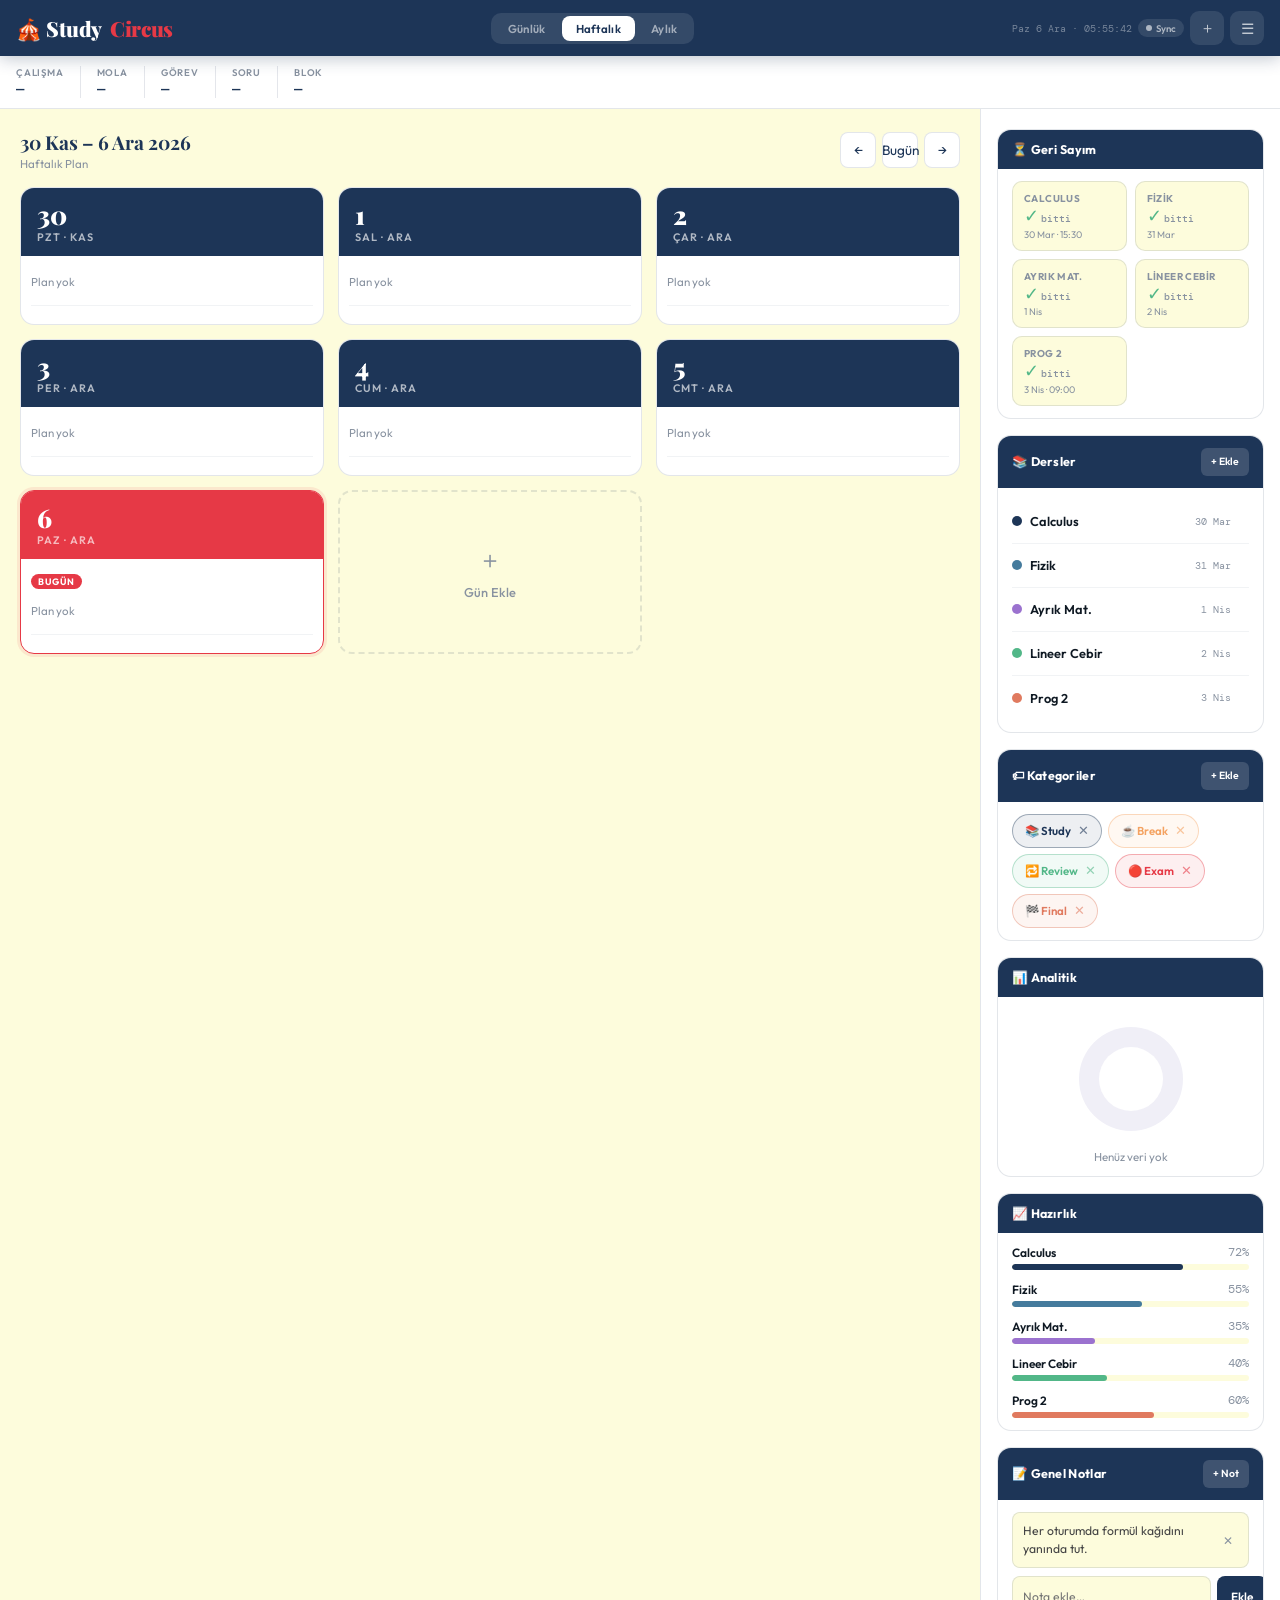
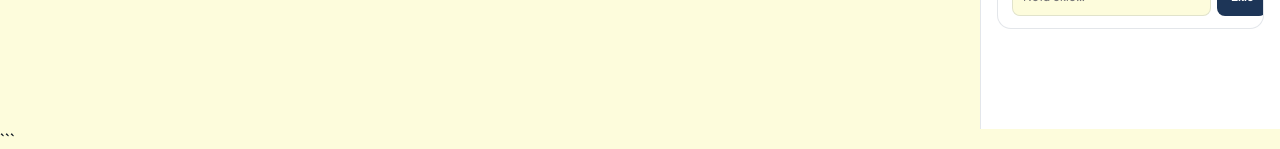
==== index.html @ 4b1dcfe4 "Fixed" ====
<!DOCTYPE html>
<html lang="tr">
<head>
<meta charset="UTF-8">
<meta name="viewport" content="width=device-width, initial-scale=1.0, viewport-fit=cover">
<title>StudyCircus 🎪</title>

<meta name="description" content="Renkli ve etkileşimli öğrenme yönetim platformu. Dersleri takip et, çalış ve başarı sahibi ol!">
<meta name="theme-color" content="#1D3557">
<meta name="mobile-web-app-capable" content="yes">
<meta name="apple-mobile-web-app-capable" content="yes">
<meta name="apple-mobile-web-app-status-bar-style" content="black-translucent">
<meta name="apple-mobile-web-app-title" content="StudyCircus">
<link rel="manifest" href="./manifest.json">

<link href="https://fonts.googleapis.com/css2?family=Playfair+Display:wght@700;900&family=DM+Mono:wght@300;400;500&family=Outfit:wght@300;400;500;600;700&display=swap" rel="stylesheet">

<style>
/* ═══════════════════════════════════════════════════════════
   VARIABLES & RESET
═══════════════════════════════════════════════════════════ */
:root {
  --ink:      #0f1923;
  --navy:     #1D3557;
  --red:      #E63946;
  --blue:     #457B9D;
  --orange:   #E07A5F;
  --green:    #52B788;
  --gold:     #F4A261;
  --purple:   #9B72CF;
  --cream:    #FDFCDC;
  --cream2:   #F7F5C8;
  --white:    #FFFFFF;
  --border:   rgba(29,53,87,0.12);
  --border2:  rgba(29,53,87,0.06);
  --muted:    #8892a0;
  --shadow-sm: 0 1px 4px rgba(15,25,35,0.06);
  --shadow:    0 4px 20px rgba(15,25,35,0.1);
  --shadow-lg: 0 12px 48px rgba(15,25,35,0.15);
  --radius:    14px;
  --radius-sm: 8px;
  --radius-lg: 20px;
  --header-h: 56px;
  --safe-bottom: env(safe-area-inset-bottom, 0px);
  --safe-top:    env(safe-area-inset-top, 0px);
  --nav-h:    calc(56px + var(--safe-bottom));
}
*,*::before,*::after{box-sizing:border-box;margin:0;padding:0;}
html{
  -webkit-text-size-adjust:100%;
  scroll-behavior:smooth;
  overscroll-behavior:none;
}
body{
  font-family:'Outfit',sans-serif;
  background:var(--cream);
  color:var(--ink);
  min-height:100vh;
  min-height:100dvh;
  overflow-x:hidden;
  -webkit-tap-highlight-color: transparent;
}
button{font-family:inherit;cursor:pointer;border:none;background:none;}
input,textarea,select{font-family:inherit;}
input:focus,textarea:focus,select:focus{outline:none;}
a{color:inherit;text-decoration:none;}

/* ═══════════════════════════════════════════════════════════
   SCROLLBAR
═══════════════════════════════════════════════════════════ */
::-webkit-scrollbar{width:5px;height:5px;}
::-webkit-scrollbar-track{background:transparent;}
::-webkit-scrollbar-thumb{background:rgba(29,53,87,0.2);border-radius:10px;}

/* ═══════════════════════════════════════════════════════════
   HEADER
═══════════════════════════════════════════════════════════ */
.header{
  position:sticky;
  top:0;
  z-index:50;
  height:calc(var(--header-h) + var(--safe-top));
  padding-top:var(--safe-top);
  background:var(--navy);
  display:flex;align-items:center;justify-content:space-between;
  padding-left:16px;padding-right:16px;
  box-shadow:0 2px 16px rgba(29,53,87,0.3);
}
.logo{
  font-family:'Playfair Display',serif;
  font-size:1.3rem;font-weight:900;
  color:#fff;letter-spacing:-0.3px;
  display:flex;align-items:center;gap:8px;
  flex-shrink:0;
}
.logo em{color:var(--red);font-style:normal;}
.header-center{
  display:flex;align-items:center;gap:8px;
  flex:1;justify-content:center;
  min-width:0;
}
.view-tabs{
  display:flex;background:rgba(255,255,255,0.1);
  border-radius:10px;padding:3px;gap:2px;
}
.view-tab{
  padding:5px 14px;border-radius:8px;
  font-size:0.72rem;font-weight:600;
  color:rgba(255,255,255,0.55);
  letter-spacing:0.3px;
  transition:all 0.2s;
  white-space:nowrap;
}
.view-tab.active{background:white;color:var(--navy);}
.view-tab:hover:not(.active){color:rgba(255,255,255,0.85);}
.header-right{
  display:flex;align-items:center;gap:6px;
  flex-shrink:0;
}
.clock{
  font-family:'DM Mono',monospace;
  font-size:0.65rem;color:rgba(255,255,255,0.4);
  display:none;
  white-space:nowrap;
}
@media(min-width:1200px){.clock{display:block!important;}}
.icon-btn{
  width:34px;height:34px;border-radius:9px;
  background:rgba(255,255,255,0.1);
  color:rgba(255,255,255,0.7);
  display:flex;align-items:center;justify-content:center;
  font-size:0.95rem;transition:all 0.2s;
  flex-shrink:0;
  touch-action: manipulation;
}
.icon-btn:hover,.icon-btn:active{background:rgba(255,255,255,0.2);color:#fff;}

/* Sync status indicator */
.sync-badge{
  display:inline-flex;align-items:center;gap:4px;
  font-size:0.6rem;font-weight:600;
  padding:3px 8px;border-radius:20px;
  background:rgba(255,255,255,0.1);
  color:rgba(255,255,255,0.6);
  white-space:nowrap;
  transition:all 0.3s;
}
.sync-badge.syncing{color:#F4A261;background:rgba(244,162,97,0.15);}
.sync-badge.synced{color:#52B788;background:rgba(82,183,136,0.15);}
.sync-badge.error{color:#E63946;background:rgba(230,57,70,0.15);}
.sync-dot{width:6px;height:6px;border-radius:50%;background:currentColor;}
.sync-badge.syncing .sync-dot{animation:pulse 1s infinite;}
@keyframes pulse{0%,100%{opacity:1;}50%{opacity:0.3;}}

/* ═══════════════════════════════════════════════════════════
   GIST CONFIG PANEL (SYNC UI)
═══════════════════════════════════════════════════════════ */
.gist-panel-overlay{
  position:fixed;inset:0;z-index:300;
  background:rgba(15,25,35,0.6);
  backdrop-filter:blur(8px);
  display:flex;align-items:flex-end;justify-content:center;
  padding:16px;
  opacity:0;pointer-events:none;
  transition:opacity 0.2s;
}
.gist-panel-overlay.open{opacity:1;pointer-events:all;}
.gist-panel{
  background:white;border-radius:var(--radius-lg) var(--radius-lg) 0 0;
  width:100%;max-width:420px;
  padding:24px 24px calc(24px + var(--safe-bottom));
  transform:translateY(100%);
  transition:transform 0.3s cubic-bezier(.4,0,.2,1);
}
.gist-panel-overlay.open .gist-panel{transform:translateY(0);}
.gist-panel h3{
  font-family:'Playfair Display',serif;
  font-size:1.1rem;font-weight:700;
  color:var(--navy);margin-bottom:6px;
}
.gist-panel p{font-size:0.78rem;color:var(--muted);line-height:1.5;margin-bottom:20px;}
.gist-panel .form-group{margin-bottom:16px;}
.gist-panel .form-label{font-size:0.68rem;font-weight:700;text-transform:uppercase;letter-spacing:0.6px;color:var(--muted);margin-bottom:6px;display:block;}
.gist-panel .form-input{
  width:100%;padding:12px 14px;
  border:1.5px solid var(--border);
  border-radius:var(--radius-sm);
  font-size:1rem;color:var(--ink);
  background:var(--cream);
  font-family:'DM Mono',monospace;
  text-align:center;
  transition:border 0.15s;
  text-transform: uppercase;
}
.gist-panel .form-input:focus{border-color:var(--navy);background:white;}
.gist-btn-row{display:flex;gap:8px;margin-top:12px;}
.gist-btn-save{
  flex:1;padding:12px;border-radius:var(--radius-sm);
  background:var(--navy);color:white;
  font-size:0.85rem;font-weight:600;
  transition:all 0.15s;
  display:flex;align-items:center;justify-content:center;gap:6px;
}
.gist-btn-cancel{
  padding:12px 16px;border-radius:var(--radius-sm);
  background:var(--cream);color:var(--muted);
  font-size:0.85rem;font-weight:600;border:1.5px solid var(--border);
  transition:all 0.15s;
}
.gist-status{
  margin-top:10px;font-size:0.74rem;line-height:1.5;
  padding:8px 12px;border-radius:8px;
  display:none;
}
.gist-status.ok{background:#e8f7f0;color:#2d8a5e;display:block;}
.gist-status.err{background:#fce8e9;color:#c0232c;display:block;}
.account-id-display {
  font-family:'DM Mono',monospace; 
  font-size:1.8rem; 
  color:var(--navy); 
  font-weight:700; 
  text-align:center; 
  padding:16px; 
  background:var(--cream); 
  border-radius:var(--radius-sm); 
  border:2px dashed var(--border);
  letter-spacing: 4px;
}

/* ═══════════════════════════════════════════════════════════
   ANALYTICS BAR
═══════════════════════════════════════════════════════════ */
.analytics-bar{
  background:var(--white);
  border-bottom:1px solid var(--border);
  padding:10px 16px;
  display:flex;align-items:center;gap:0;
  overflow-x:auto;
  scrollbar-width:none;
  -webkit-overflow-scrolling:touch;
}
.analytics-bar::-webkit-scrollbar{display:none;}
.astat{
  display:flex;flex-direction:column;gap:2px;
  padding:0 16px;
  border-right:1px solid var(--border);
  white-space:nowrap;
  flex-shrink:0;
}
.astat:first-child{padding-left:0;}
.astat:last-child{border-right:none;}
.astat-label{font-size:0.6rem;font-weight:600;text-transform:uppercase;letter-spacing:0.8px;color:var(--muted);}
.astat-value{font-family:'DM Mono',monospace;font-size:0.88rem;font-weight:500;color:var(--navy);}
.astat-value.red{color:var(--red);}
.astat-value.green{color:var(--green);}

/* ═══════════════════════════════════════════════════════════
   MAIN LAYOUT
═══════════════════════════════════════════════════════════ */
.app-body{
  display:grid;
  grid-template-columns:1fr 300px;
  gap:0;
  max-width:1440px;
  margin:0 auto;
  min-height:calc(100dvh - var(--header-h) - var(--safe-top) - 42px);
}
.main-col{
  padding:20px 20px 100px;
  min-width:0;
  -webkit-overflow-scrolling:touch;
}
.sidebar-col{
  border-left:1px solid var(--border);
  background:var(--white);
  padding:20px 16px 100px;
  display:flex;flex-direction:column;gap:16px;
}

/* ═══════════════════════════════════════════════════════════
   DATE NAV
═══════════════════════════════════════════════════════════ */
.date-nav{
  display:flex;align-items:center;justify-content:space-between;
  margin-bottom:16px;
}
.date-nav-title{
  font-family:'Playfair Display',serif;
  font-size:1.2rem;font-weight:700;color:var(--navy);
}
.date-nav-sub{font-size:0.72rem;color:var(--muted);margin-top:1px;}
.nav-arrows{display:flex;gap:6px;}
.nav-arrow{
  width:36px;height:36px;border-radius:8px;
  border:1.5px solid var(--border);
  background:white;color:var(--navy);
  display:flex;align-items:center;justify-content:center;
  font-size:0.85rem;transition:all 0.15s;
  touch-action:manipulation;
}
.nav-arrow:hover,.nav-arrow:active{background:var(--navy);color:white;border-color:var(--navy);}

/* ═══════════════════════════════════════════════════════════
   DAILY VIEW
═══════════════════════════════════════════════════════════ */
#view-daily{display:none;}
#view-daily.active{display:block;}

.daily-header-card{
  background:var(--navy);
  border-radius:var(--radius-lg);
  padding:20px 24px;
  color:white;
  margin-bottom:16px;
  position:relative;overflow:hidden;
}
.daily-header-card::after{
  content:'';position:absolute;
  right:-20px;top:-20px;
  width:120px;height:120px;
  border-radius:50%;
  background:rgba(255,255,255,0.04);
}
.daily-date-big{
  font-family:'Playfair Display',serif;
  font-size:2.8rem;font-weight:900;line-height:1;
}
.daily-date-info{
  display:flex;align-items:flex-end;justify-content:space-between;
  margin-top:8px;flex-wrap:wrap;gap:6px;
}
.daily-day-name{font-size:0.85rem;font-weight:600;opacity:0.7;letter-spacing:1px;text-transform:uppercase;}
.daily-context-badge{
  background:rgba(255,255,255,0.12);
  padding:4px 12px;border-radius:20px;
  font-size:0.7rem;font-weight:500;opacity:0.9;
}
.exam-alert{
  background:var(--red);
  border-radius:var(--radius);
  padding:12px 16px;
  color:white;
  display:flex;align-items:center;gap:10px;
  margin-bottom:14px;
  font-size:0.82rem;font-weight:600;
}

/* Daily log */
.daily-log-card{
  background:white;border-radius:var(--radius);
  border:1.5px solid var(--border);
  padding:16px;margin-bottom:14px;
  overflow:hidden;
}
.card-header-row{
  display:flex;align-items:center;justify-content:space-between;
  margin-bottom:12px;
}
.card-title{
  font-size:0.78rem;font-weight:700;text-transform:uppercase;
  letter-spacing:0.8px;color:var(--muted);
}
/* Responsive log grid */
.log-grid{display:grid;grid-template-columns:1fr 1fr;gap:10px;}
@media(max-width:480px){.log-grid{grid-template-columns:1fr;}}
.log-field{display:flex;flex-direction:column;gap:4px;}
.log-label{font-size:0.68rem;font-weight:600;color:var(--muted);text-transform:uppercase;letter-spacing:0.5px;}
.log-input{
  background:var(--cream);
  border:1.5px solid var(--border);
  border-radius:var(--radius-sm);
  padding:9px 10px;
  font-size:0.85rem;color:var(--ink);
  transition:border 0.15s;
  width:100%;
  min-height:42px;
}
.log-input:focus{border-color:var(--navy);}
.log-textarea{
  resize:vertical;min-height:70px;
  background:var(--cream);
  border:1.5px solid var(--border);
  border-radius:var(--radius-sm);
  padding:9px 10px;
  font-size:0.82rem;color:var(--ink);
  line-height:1.5;
  transition:border 0.15s;
  width:100%;
}
.log-textarea:focus{border-color:var(--navy);}
.mood-row{
  display:flex;gap:6px;flex-wrap:wrap;
}
.mood-btn{
  padding:7px 12px;border-radius:20px;
  font-size:0.75rem;font-weight:500;
  border:1.5px solid var(--border);
  background:white;color:var(--muted);
  transition:all 0.15s;
  touch-action:manipulation;
  min-height:36px;
}
.mood-btn.active{border-color:var(--navy);background:var(--navy);color:white;}
.save-log-btn{
  margin-top:12px;width:100%;
  padding:11px;border-radius:var(--radius-sm);
  background:var(--navy);color:white;
  font-size:0.82rem;font-weight:600;
  letter-spacing:0.3px;
  transition:all 0.15s;
  min-height:44px;
  touch-action:manipulation;
}
.save-log-btn:hover,.save-log-btn:active{background:#0f2440;}
.save-log-btn.saved{background:var(--green);}

/* Blocks */
.blocks-section-title{
  font-size:0.72rem;font-weight:700;text-transform:uppercase;
  letter-spacing:0.8px;color:var(--muted);
  margin-bottom:10px;
  display:flex;align-items:center;justify-content:space-between;
}
.add-block-btn{
  display:flex;align-items:center;gap:4px;
  padding:6px 12px;border-radius:6px;
  font-size:0.7rem;font-weight:600;
  background:var(--cream);color:var(--navy);
  border:1.5px solid var(--border);
  transition:all 0.15s;
  touch-action:manipulation;
  min-height:32px;
}
.add-block-btn:hover,.add-block-btn:active{background:var(--navy);color:white;border-color:var(--navy);}

.block-item{
  background:white;border-radius:var(--radius);
  border:1.5px solid var(--border);
  padding:14px 16px;
  margin-bottom:8px;
  position:relative;
  transition:all 0.15s;
  cursor:pointer;
  -webkit-user-select:none;user-select:none;
}
.block-item:hover{box-shadow:var(--shadow);}
.block-item.completed{opacity:0.55;}
.block-item .block-stripe{
  position:absolute;left:0;top:0;bottom:0;
  width:4px;border-radius:4px 0 0 4px;
}
.block-item .block-content{padding-left:8px;}
.block-item .bi-label{font-size:0.6rem;font-weight:700;text-transform:uppercase;letter-spacing:0.8px;margin-bottom:3px;}
.block-item .bi-title{font-size:0.88rem;font-weight:600;color:var(--ink);margin-bottom:3px;}
.block-item .bi-desc{font-size:0.74rem;color:#666;line-height:1.5;}
.block-item .bi-meta{display:flex;gap:8px;align-items:center;margin-top:6px;flex-wrap:wrap;}
.bi-tag{
  padding:2px 8px;border-radius:20px;
  font-size:0.62rem;font-weight:600;
  background:var(--cream);color:var(--muted);
  border:1px solid var(--border);
}
.block-actions{
  position:absolute;right:10px;top:10px;
  display:flex;gap:4px;
}
@media(hover:hover){
  .block-actions{opacity:0;transition:opacity 0.15s;}
  .block-item:hover .block-actions{opacity:1;}
}
.block-act-btn{
  width:30px;height:30px;border-radius:6px;
  background:var(--cream);border:1px solid var(--border);
  font-size:0.78rem;color:var(--muted);
  display:flex;align-items:center;justify-content:center;
  transition:all 0.15s;
  touch-action:manipulation;
}
.block-act-btn:hover,.block-act-btn:active{background:var(--red);color:white;border-color:var(--red);}
.block-act-btn.edit:hover,.block-act-btn.edit:active{background:var(--navy);color:white;border-color:var(--navy);}
.block-act-btn.check:hover,.block-act-btn.check:active{background:var(--green);color:white;border-color:var(--green);}

/* ═══════════════════════════════════════════════════════════
   WEEKLY VIEW
═══════════════════════════════════════════════════════════ */
#view-weekly{display:none;}
#view-weekly.active{display:block;}

.week-grid{
  display:grid;
  grid-template-columns:repeat(auto-fill,minmax(260px,1fr));
  gap:14px;
}
@media(max-width:600px){.week-grid{grid-template-columns:1fr;}}

.wday-card{
  background:white;
  border-radius:var(--radius);
  border:1.5px solid var(--border);
  overflow:hidden;
  transition:all 0.2s;
  cursor:pointer;
  touch-action:manipulation;
}
.wday-card:hover{transform:translateY(-2px);box-shadow:var(--shadow);}
.wday-card.today{border-color:var(--red);box-shadow:0 0 0 3px rgba(230,57,70,0.1);}
.wday-card.exam-day{border-color:var(--orange);}
.wday-head{
  padding:14px 16px 12px;
  background:var(--navy);color:white;
  display:flex;align-items:flex-start;justify-content:space-between;
}
.wday-head.today-head{background:var(--red);}
.wday-date{font-family:'Playfair Display',serif;font-size:1.6rem;font-weight:900;line-height:1;}
.wday-name{font-size:0.68rem;font-weight:600;letter-spacing:1px;text-transform:uppercase;opacity:0.65;margin-top:2px;}
.wday-ctx{font-size:0.6rem;background:rgba(255,255,255,0.1);padding:3px 8px;border-radius:20px;opacity:0.85;white-space:nowrap;max-width:110px;overflow:hidden;text-overflow:ellipsis;}
.wday-body{padding:10px;}
.wday-exam-pill{
  display:inline-flex;align-items:center;gap:4px;
  background:rgba(230,57,70,0.1);color:var(--red);
  font-size:0.62rem;font-weight:700;text-transform:uppercase;letter-spacing:0.5px;
  padding:3px 8px;border-radius:20px;
  margin-bottom:8px;border:1px solid rgba(230,57,70,0.2);
}
.wday-block{
  border-radius:8px;padding:9px 10px;margin-bottom:6px;
  border:1px solid transparent;position:relative;overflow:hidden;
}
.wday-block::before{content:'';position:absolute;left:0;top:0;bottom:0;width:3px;}
.wday-block .wb-label{font-size:0.58rem;font-weight:700;text-transform:uppercase;letter-spacing:0.5px;margin-bottom:2px;}
.wday-block .wb-title{font-size:0.76rem;font-weight:600;color:var(--ink);line-height:1.3;}
.wday-stats{margin-top:8px;padding-top:8px;border-top:1px solid var(--border2);display:flex;gap:8px;align-items:center;}
.wday-stat{font-size:0.65rem;color:var(--muted);display:flex;align-items:center;gap:3px;}
.today-badge-sm{
  background:var(--red);color:white;
  font-size:0.58rem;font-weight:700;text-transform:uppercase;
  padding:2px 7px;border-radius:20px;letter-spacing:0.5px;
  margin-bottom:6px;display:inline-block;
}
.add-day-btn{
  border:2px dashed var(--border);
  border-radius:var(--radius);
  background:transparent;
  display:flex;flex-direction:column;align-items:center;justify-content:center;
  gap:8px;padding:32px;
  color:var(--muted);font-size:0.8rem;font-weight:500;
  cursor:pointer;transition:all 0.2s;
  min-height:120px;touch-action:manipulation;
}
.add-day-btn:hover,.add-day-btn:active{border-color:var(--navy);color:var(--navy);background:rgba(29,53,87,0.03);}
.add-day-btn .plus{font-size:1.5rem;}

/* ═══════════════════════════════════════════════════════════
   MONTHLY VIEW
═══════════════════════════════════════════════════════════ */
#view-monthly{display:none;}
#view-monthly.active{display:block;}

.month-grid{display:grid;grid-template-columns:repeat(7,1fr);gap:4px;}
@media(max-width:480px){.month-grid{gap:2px;}}

.month-head-cell{
  text-align:center;
  font-size:0.62rem;font-weight:700;text-transform:uppercase;
  letter-spacing:0.5px;color:var(--muted);
  padding:6px 0 10px;
}
.month-cell{
  background:white;border-radius:10px;
  border:1.5px solid var(--border);
  min-height:72px;padding:6px;
  position:relative;transition:all 0.15s;cursor:pointer;
  touch-action:manipulation;
}
@media(max-width:480px){.month-cell{min-height:52px;padding:5px;border-radius:6px;}}
.month-cell:hover,.month-cell:active{box-shadow:var(--shadow);}
.month-cell.empty{background:transparent;border-color:transparent;cursor:default;}
.month-cell.today{border-color:var(--red);}
.month-cell.has-exam{border-color:var(--orange);}
.mc-date{font-family:'DM Mono',monospace;font-size:0.78rem;font-weight:500;color:var(--navy);margin-bottom:4px;}
.mc-today-dot{
  background:var(--red);color:white;
  width:22px;height:22px;border-radius:50%;
  display:flex;align-items:center;justify-content:center;
  font-size:0.68rem;margin-bottom:4px;
}
.mc-dots{display:flex;gap:3px;flex-wrap:wrap;}
.mc-dot{width:6px;height:6px;border-radius:50%;}
.mc-exam{font-size:0.55rem;font-weight:700;color:var(--red);margin-top:3px;overflow:hidden;text-overflow:ellipsis;white-space:nowrap;}

/* ═══════════════════════════════════════════════════════════
   SIDEBAR COMPONENTS
═══════════════════════════════════════════════════════════ */
.sb-section{
  background:white;border-radius:var(--radius);
  border:1.5px solid var(--border);
  overflow:hidden;
}
.sb-head{
  padding:12px 14px;
  background:var(--navy);color:white;
  font-size:0.78rem;font-weight:700;
  letter-spacing:0.3px;
  display:flex;align-items:center;justify-content:space-between;
}
.sb-head .sb-add-btn{
  background:rgba(255,255,255,0.15);color:white;border-radius:6px;
  padding:4px 10px;font-size:0.65rem;font-weight:600;
  transition:all 0.15s;touch-action:manipulation;min-height:28px;
}
.sb-head .sb-add-btn:hover,.sb-head .sb-add-btn:active{background:rgba(255,255,255,0.25);}
.sb-body{padding:12px 14px;}

.cd-grid{display:grid;grid-template-columns:1fr 1fr;gap:8px;}
.cd-item{background:var(--cream);border-radius:10px;padding:10px 11px;border:1px solid var(--border);}
.cd-name{font-size:0.62rem;font-weight:700;text-transform:uppercase;letter-spacing:0.4px;color:var(--muted);margin-bottom:3px;}
.cd-days{font-family:'DM Mono',monospace;font-size:1.5rem;font-weight:500;line-height:1;color:var(--navy);}
.cd-days.urgent{color:var(--red);}
.cd-days.soon{color:var(--orange);}
.cd-unit{font-size:0.6rem;color:var(--muted);margin-left:2px;}
.cd-date{font-size:0.6rem;color:var(--muted);margin-top:2px;}
.cd-item.done .cd-days{color:var(--green);font-size:1.1rem;}


.subject-row{
  display:flex;align-items:center;gap:8px;
  padding:10px 0;border-bottom:1px solid var(--border2);
  cursor:pointer;transition:all 0.15s;touch-action:manipulation;
  min-height:44px;
}
.subject-row:last-child{border-bottom:none;}
.subject-row:hover,.subject-row:active{opacity:0.7;}
.subj-dot{width:10px;height:10px;border-radius:50%;flex-shrink:0;}
.subj-name{font-size:0.8rem;font-weight:600;flex:1;}
.subj-exam{font-family:'DM Mono',monospace;font-size:0.65rem;color:var(--muted);}
.subj-edit-icon{font-size:0.75rem;color:var(--muted);}
@media(hover:hover){.subj-edit-icon{opacity:0;}.subject-row:hover .subj-edit-icon{opacity:1;}}

.prog-item{margin-bottom:12px;}
.prog-item:last-child{margin-bottom:0;}
.prog-row{display:flex;justify-content:space-between;margin-bottom:4px;}
.prog-name{font-size:0.75rem;font-weight:600;}
.prog-pct{font-family:'DM Mono',monospace;font-size:0.72rem;color:var(--muted);}
.prog-bar{height:6px;background:var(--cream);border-radius:20px;overflow:hidden;}
.prog-fill{height:100%;border-radius:20px;transition:width 0.6s cubic-bezier(.4,0,.2,1);}

.note-item{
  padding:9px 32px 9px 10px;border-radius:8px;
  background:var(--cream);border:1px solid var(--border);
  margin-bottom:6px;font-size:0.76rem;line-height:1.5;
  color:#444;position:relative;
}
.note-item .note-del{
  position:absolute;right:8px;top:50%;transform:translateY(-50%);
  font-size:0.75rem;color:var(--muted);
  background:none;border:none;cursor:pointer;
  padding:4px;touch-action:manipulation;
  min-width:24px;min-height:24px;
  display:flex;align-items:center;justify-content:center;
}
.note-add{display:flex;gap:6px;margin-top:8px;}
.note-add input{
  flex:1;padding:9px 10px;
  border:1.5px solid var(--border);border-radius:8px;
  font-size:0.76rem;background:var(--cream);
  min-height:40px;
}
.note-add input:focus{border-color:var(--navy);}
.note-add button{
  padding:9px 14px;border-radius:8px;
  background:var(--navy);color:white;
  font-size:0.74rem;font-weight:600;
  transition:all 0.15s;touch-action:manipulation;
  min-height:40px;
}
.note-add button:hover,.note-add button:active{background:#0f2440;}

canvas.donut{display:block;margin:0 auto;}
.pie-legend{display:flex;flex-direction:column;gap:6px;}
.pie-leg-item{display:flex;align-items:center;gap:8px;}
.pie-leg-dot{width:8px;height:8px;border-radius:50%;flex-shrink:0;}
.pie-leg-name{font-size:0.74rem;flex:1;}
.pie-leg-val{font-family:'DM Mono',monospace;font-size:0.72rem;color:var(--muted);}

/* ═══════════════════════════════════════════════════════════
   MODALS
═══════════════════════════════════════════════════════════ */
.overlay{
  position:fixed;inset:0;z-index:200;
  background:rgba(15,25,35,0.55);
  backdrop-filter:blur(6px);
  display:flex;align-items:flex-end;justify-content:center;
  padding:0;
  opacity:0;pointer-events:none;
  transition:opacity 0.2s;
  overflow:hidden;
}
.overlay.open{opacity:1;pointer-events:all;}

@media(min-width:600px){
  .overlay{align-items:center;padding:16px;}
}

.modal{
  background:white;
  border-radius:var(--radius-lg) var(--radius-lg) 0 0;
  width:100%;max-width:500px;
  max-height:90dvh;overflow-y:auto;
  transform:translateY(100%);
  transition:transform 0.3s cubic-bezier(.4,0,.2,1);
  box-shadow:var(--shadow-lg);
  padding-bottom:var(--safe-bottom);
  -webkit-overflow-scrolling:touch;
}
.overlay.open .modal{transform:translateY(0);}

@media(min-width:600px){
  .modal{
    border-radius:var(--radius-lg);
    max-height:88vh;
    transform:translateY(20px) scale(0.97);
    padding-bottom:0;
  }
  .overlay.open .modal{transform:translateY(0) scale(1);}
}

.modal::before{
  content:'';display:block;
  width:36px;height:4px;border-radius:2px;
  background:var(--border);
  margin:12px auto 0;
}
@media(min-width:600px){.modal::before{display:none;}}

.modal-head{
  padding:16px 20px 14px;
  border-bottom:1px solid var(--border);
  display:flex;align-items:center;justify-content:space-between;
  position:sticky;top:0;background:white;z-index:1;
}
.modal-title{font-family:'Playfair Display',serif;font-size:1.1rem;font-weight:700;color:var(--navy);}
.modal-close{
  width:32px;height:32px;border-radius:8px;
  background:var(--cream);color:var(--muted);
  display:flex;align-items:center;justify-content:center;
  font-size:1rem;transition:all 0.15s;touch-action:manipulation;
}
.modal-close:hover,.modal-close:active{background:var(--red);color:white;}
.modal-body{padding:16px 20px 20px;}

.form-group{margin-bottom:14px;}
.form-label{font-size:0.7rem;font-weight:700;text-transform:uppercase;letter-spacing:0.6px;color:var(--muted);margin-bottom:5px;display:block;}
.form-input{
  width:100%;padding:10px 12px;
  border:1.5px solid var(--border);border-radius:var(--radius-sm);
  font-size:0.88rem;color:var(--ink);background:var(--cream);
  transition:border 0.15s;min-height:44px;
}
.form-input:focus{border-color:var(--navy);background:white;}
.form-textarea{
  width:100%;padding:10px 12px;
  border:1.5px solid var(--border);border-radius:var(--radius-sm);
  font-size:0.84rem;color:var(--ink);background:var(--cream);
  resize:vertical;min-height:80px;line-height:1.5;
  transition:border 0.15s;
}
.form-textarea:focus{border-color:var(--navy);background:white;}
.form-select{
  width:100%;padding:10px 12px;
  border:1.5px solid var(--border);border-radius:var(--radius-sm);
  font-size:0.88rem;color:var(--ink);background:var(--cream);
  appearance:none;
  background-image:url("data:image/svg+xml,%3Csvg xmlns='http://www.w3.org/2000/svg' width='12' height='8' viewBox='0 0 12 8'%3E%3Cpath d='M1 1l5 5 5-5' stroke='%238892a0' stroke-width='1.5' fill='none'/%3E%3C/svg%3E");
  background-repeat:no-repeat;background-position:right 12px center;
  cursor:pointer;min-height:44px;
}
.form-select:focus{border-color:var(--navy);}
.form-row{display:grid;grid-template-columns:1fr 1fr;gap:10px;}
@media(max-width:480px){.form-row{grid-template-columns:1fr;}}
.btn-primary{
  width:100%;padding:12px;border-radius:var(--radius-sm);
  background:var(--navy);color:white;
  font-size:0.85rem;font-weight:600;
  transition:all 0.15s;min-height:46px;touch-action:manipulation;
}
.btn-primary:hover,.btn-primary:active{background:#0f2440;}
.btn-danger{
  padding:10px 16px;border-radius:var(--radius-sm);
  background:rgba(230,57,70,0.1);color:var(--red);
  font-size:0.8rem;font-weight:600;border:1.5px solid rgba(230,57,70,0.2);
  transition:all 0.15s;min-height:42px;touch-action:manipulation;
}
.btn-danger:hover,.btn-danger:active{background:var(--red);color:white;}
.btn-row{display:flex;gap:8px;justify-content:flex-end;align-items:center;}

.color-picker-row{display:flex;gap:8px;flex-wrap:wrap;}
.color-swatch{
  width:32px;height:32px;border-radius:50%;cursor:pointer;
  border:2.5px solid transparent;transition:all 0.15s;
  touch-action:manipulation;
}
.color-swatch.selected{border-color:var(--ink);transform:scale(1.15);}

.cat-grid{display:flex;flex-wrap:wrap;gap:6px;}
.cat-tag{
  padding:6px 12px;border-radius:20px;
  font-size:0.72rem;font-weight:600;
  border:1.5px solid;cursor:pointer;
  transition:all 0.15s;
  display:flex;align-items:center;gap:5px;
  min-height:34px;
}
.cat-tag.active{color:white;}

/* ═══════════════════════════════════════════════════════════
   MOBILE NAV
═══════════════════════════════════════════════════════════ */
.mobile-nav{
  display:none;
  position:fixed;bottom:0;left:0;right:0;z-index:60;
  background:white;border-top:1px solid var(--border);
  padding-top:8px;
  padding-bottom:calc(8px + var(--safe-bottom));
  box-shadow:0 -4px 20px rgba(15,25,35,0.1);
}
.mobile-nav-inner{display:flex;justify-content:space-around;}
.mnav-btn{
  display:flex;flex-direction:column;align-items:center;gap:3px;
  padding:4px 16px;
  font-size:0.6rem;font-weight:600;text-transform:uppercase;letter-spacing:0.4px;
  color:var(--muted);transition:color 0.15s;
  min-height:48px;touch-action:manipulation;
  min-width:60px;
}
.mnav-btn.active{color:var(--navy);}
.mnav-btn .icon{font-size:1.3rem;line-height:1.2;}

/* ═══════════════════════════════════════════════════════════
   RESPONSIVE
═══════════════════════════════════════════════════════════ */
@media(max-width:900px){
  .app-body{grid-template-columns:1fr;}
  .sidebar-col{display:none;}
  .sidebar-col.mobile-open{
    display:flex;
    position:fixed;inset:0;
    top:calc(var(--header-h) + var(--safe-top));
    z-index:55;overflow-y:auto;
    padding:16px 16px calc(80px + var(--safe-bottom));
    background:var(--cream);
    -webkit-overflow-scrolling:touch;
  }
  .mobile-nav{display:block;}
  .header-center .clock{display:none!important;}
  .view-tabs{display:none;}
}
@media(max-width:600px){
  .header{padding-left:12px;padding-right:12px;}
  .logo{font-size:1.05rem;}
  .main-col{padding:12px 12px calc(80px + var(--safe-bottom));}
  .analytics-bar{padding:8px 12px;}
}

/* ═══════════════════════════════════════════════════════════
   UTILITIES
═══════════════════════════════════════════════════════════ */
@keyframes fadeUp{from{opacity:0;transform:translateY(12px);}to{opacity:1;transform:translateY(0);}}
.fade-up{animation:fadeUp 0.35s ease both;}
.hidden{display:none!important;}

.empty-state{text-align:center;padding:40px 20px;color:var(--muted);font-size:0.82rem;}
.empty-state .es-icon{font-size:2.5rem;margin-bottom:8px;}

.toast{
  position:fixed;bottom:calc(72px + var(--safe-bottom));left:50%;
  transform:translateX(-50%) translateY(20px);
  background:var(--navy);color:white;
  padding:10px 20px;border-radius:20px;
  font-size:0.8rem;font-weight:500;
  z-index:999;opacity:0;pointer-events:none;
  transition:all 0.3s;white-space:nowrap;
  max-width:calc(100vw - 32px);
  text-overflow:ellipsis;overflow:hidden;
}
.toast.show{opacity:1;transform:translateX(-50%) translateY(0);}

/* Links */
.add-link-btn{
  display:inline-flex;align-items:center;gap:4px;
  padding:6px 12px;border-radius:6px;font-size:0.7rem;font-weight:600;
  background:var(--cream);color:var(--navy);
  border:1.5px dashed var(--border);margin-top:6px;
  transition:all 0.15s;touch-action:manipulation;min-height:36px;
}
.add-link-btn:hover,.add-link-btn:active{background:var(--navy);color:white;border-color:var(--navy);}
.link-row{display:flex;gap:6px;align-items:center;margin-bottom:6px;}
.link-row input{
  flex:1;padding:8px 10px;
  border:1.5px solid var(--border);border-radius:var(--radius-sm);
  font-size:0.78rem;color:var(--ink);background:var(--cream);
  transition:border 0.15s;min-height:40px;
}
.link-row input:focus{border-color:var(--navy);background:white;}
.link-row input.url-input{flex:2;}
.link-row-del{
  width:32px;height:32px;border-radius:6px;flex-shrink:0;
  background:var(--cream);border:1px solid var(--border);
  font-size:0.75rem;color:var(--muted);
  display:flex;align-items:center;justify-content:center;
  transition:all 0.15s;cursor:pointer;touch-action:manipulation;
}
.link-row-del:hover,.link-row-del:active{background:var(--red);color:white;border-color:var(--red);}
.block-links{display:flex;flex-wrap:wrap;gap:5px;margin-top:7px;}
.block-link-pill{
  display:inline-flex;align-items:center;gap:4px;
  padding:3px 10px;border-radius:20px;
  font-size:0.65rem;font-weight:600;
  background:rgba(29,53,87,0.07);color:var(--navy);
  border:1px solid rgba(29,53,87,0.15);
  text-decoration:none;transition:all 0.15s;cursor:pointer;
  max-width:160px;overflow:hidden;text-overflow:ellipsis;white-space:nowrap;
  min-height:28px;
}
.block-link-pill:hover,.block-link-pill:active{background:var(--navy);color:white;}
.detail-links{display:flex;flex-wrap:wrap;gap:8px;margin-bottom:16px;}
.detail-link-pill{
  display:inline-flex;align-items:center;gap:6px;
  padding:8px 14px;border-radius:20px;
  font-size:0.76rem;font-weight:600;
  background:rgba(29,53,87,0.07);color:var(--navy);
  border:1.5px solid rgba(29,53,87,0.15);
  text-decoration:none;transition:all 0.15s;min-height:38px;
}
.detail-link-pill:hover,.detail-link-pill:active{background:var(--navy);color:white;}
</style>
</head>
<body>

<header class="header">
  <div class="logo">🎪 Study<em>Circus</em></div>
  <div class="header-center">
    <div class="view-tabs" id="desktopViewTabs">
      <button class="view-tab" onclick="switchView('daily')"   id="tab-daily">Günlük</button>
      <button class="view-tab" onclick="switchView('weekly')"  id="tab-weekly">Haftalık</button>
      <button class="view-tab" onclick="switchView('monthly')" id="tab-monthly">Aylık</button>
    </div>
  </div>
  <div class="header-right">
    <div class="clock" id="liveClock"></div>
    <div class="sync-badge" id="syncBadge" onclick="openGistPanel()" title="Senkronizasyon Ayarları" style="cursor:pointer">
      <div class="sync-dot"></div>
      <span id="syncLabel">Sync</span>
    </div>
    <button class="icon-btn" onclick="openModal('addDayModal')" title="Gün ekle">＋</button>
    <button class="icon-btn" onclick="toggleSidebar()" title="Panel" id="sidebarToggleBtn">☰</button>
  </div>
</header>

<div class="analytics-bar" id="analyticsBar"></div>

<div class="app-body">
  <div class="main-col">
    <div class="date-nav" id="dateNav">
      <div>
        <div class="date-nav-title" id="dateNavTitle">—</div>
        <div class="date-nav-sub" id="dateNavSub">—</div>
      </div>
      <div class="nav-arrows">
        <button class="nav-arrow" onclick="navigate(-1)">←</button>
        <button class="nav-arrow" onclick="goToday()">Bugün</button>
        <button class="nav-arrow" onclick="navigate(1)">→</button>
      </div>
    </div>

    <div id="view-daily"><div id="dailyContent"></div></div>
    <div id="view-weekly"><div class="week-grid" id="weekGrid"></div></div>
    <div id="view-monthly"><div class="month-grid" id="monthGrid"></div></div>
  </div>

  <aside class="sidebar-col" id="sidebarCol">
    <div class="sb-section">
      <div class="sb-head">⏳ Geri Sayım</div>
      <div class="sb-body"><div class="cd-grid" id="countdownGrid"></div></div>
    </div>
    <div class="sb-section">
      <div class="sb-head">📚 Dersler
        <button class="sb-add-btn" onclick="openModal('addSubjectModal')">+ Ekle</button>
      </div>
      <div class="sb-body"><div class="subject-list" id="subjectList"></div></div>
    </div>
    <div class="sb-section">
      <div class="sb-head">🏷 Kategoriler
        <button class="sb-add-btn" onclick="openModal('addCategoryModal')">+ Ekle</button>
      </div>
      <div class="sb-body"><div class="cat-grid" id="categoryList"></div></div>
    </div>
    <div class="sb-section">
      <div class="sb-head">📊 Analitik</div>
      <div class="sb-body">
        <canvas class="donut" id="donutChart" width="140" height="140"></canvas>
        <div class="pie-legend" id="pieLegend"></div>
      </div>
    </div>
    <div class="sb-section">
      <div class="sb-head">📈 Hazırlık</div>
      <div class="sb-body" id="progressSection"></div>
    </div>
    <div class="sb-section">
      <div class="sb-head">📝 Genel Notlar
        <button class="sb-add-btn" onclick="focusNoteInput()">+ Not</button>
      </div>
      <div class="sb-body">
        <div id="generalNotesList"></div>
        <div class="note-add">
          <input type="text" id="generalNoteInput" placeholder="Nota ekle…" onkeydown="if(event.key==='Enter')addGeneralNote()">
          <button onclick="addGeneralNote()">Ekle</button>
        </div>
      </div>
    </div>
  </aside>
</div>

<nav class="mobile-nav">
  <div class="mobile-nav-inner">
    <button class="mnav-btn" onclick="switchView('daily')"   id="mnav-daily"><span class="icon">📅</span>Günlük</button>
    <button class="mnav-btn" onclick="switchView('weekly')"  id="mnav-weekly"><span class="icon">📆</span>Haftalık</button>
    <button class="mnav-btn" onclick="switchView('monthly')" id="mnav-monthly"><span class="icon">🗓</span>Aylık</button>
    <button class="mnav-btn" onclick="toggleSidebar()"       id="mnav-sidebar"><span class="icon">☰</span>Panel</button>
  </div>
</nav>

<div class="toast" id="toast"></div>

<div class="gist-panel-overlay" id="gistPanelOverlay" onclick="if(event.target===this)closeGistPanel()">
  <div class="gist-panel">
    <h3>☁️ Bulut Senkronizasyonu</h3>
    <p>Hesap ID'ni kullanarak verilerini buluta kaydedebilir veya başka bir cihaza kolayca yükleyebilirsin.</p>
    
    <div id="syncActiveState" style="display:none;">
        <div class="form-group">
            <label class="form-label">Mevcut Hesap ID</label>
            <div class="account-id-display" id="currentAccountIdDisplay">-----</div>
        </div>
        <div class="gist-btn-row">
            <button class="gist-btn-save" onclick="saveToCloud()">⬆️ Kaydet</button>
            <button class="add-block-btn" style="flex:1; justify-content:center; border:1.5px solid var(--border);" onclick="loadFromCloud()">⬇️ Güncelle</button>
        </div>
        <div class="gist-btn-row" style="margin-top:16px; gap:8px;">
            <button class="btn-danger" style="flex:1; background:var(--cream); border-color:var(--border); color:var(--muted);" onclick="unsyncAccount()">Bağlantıyı Kes</button>
            <button class="btn-danger" style="flex:1; background:var(--red); border-color:var(--red); color:white;" onclick="removeCloudData()">Veriyi Sil</button>
        </div>
    </div>

    <div id="syncInactiveState" style="display:none;">
        <div class="form-group">
            <label class="form-label">Hesap ID (Yüklemek İçin)</label>
            <input class="form-input" id="accountIdInput" placeholder="Örn: A1B2C" maxlength="5">
        </div>
        <div class="gist-btn-row">
            <button class="gist-btn-cancel" onclick="closeGistPanel()">İptal</button>
            <button class="gist-btn-save" style="background:var(--green);" onclick="loadFromCloud(document.getElementById('accountIdInput').value)">⬇️ Yükle</button>
            <button class="gist-btn-save" onclick="saveToCloud()">Yeni Hesap Aç</button>
        </div>
    </div>
  </div>
</div>

<div class="overlay" id="addBlockModal">
  <div class="modal">
    <div class="modal-head">
      <div class="modal-title" id="addBlockModalTitle">Blok Ekle</div>
      <button class="modal-close" onclick="closeModal('addBlockModal')">✕</button>
    </div>
    <div class="modal-body">
      <input type="hidden" id="blockDateTarget">
      <input type="hidden" id="blockEditId">
      <div class="form-group">
        <label class="form-label">Başlık</label>
        <input class="form-input" id="blockTitle" placeholder="Calculus: İntegral Teknikleri">
      </div>
      <div class="form-row">
        <div class="form-group">
          <label class="form-label">Kategori</label>
          <select class="form-select" id="blockCategory"></select>
        </div>
        <div class="form-group">
          <label class="form-label">Zaman Dilimi</label>
          <select class="form-select" id="blockTimeSlot">
            <option value="sabah">🌅 Sabah</option>
            <option value="öğlen">☀️ Öğlen</option>
            <option value="öğleden sonra">🌤 Öğleden Sonra</option>
            <option value="akşam">🌆 Akşam</option>
            <option value="gece">🌙 Gece</option>
            <option value="tüm gün">📅 Tüm Gün</option>
          </select>
        </div>
      </div>
      <div class="form-row">
        <div class="form-group">
          <label class="form-label">Başlangıç</label>
          <input class="form-input" id="blockStartTime" type="time">
        </div>
        <div class="form-group">
          <label class="form-label">Bitiş</label>
          <input class="form-input" id="blockEndTime" type="time">
        </div>
      </div>
      <div class="form-group">
        <label class="form-label">İlgili Ders</label>
        <select class="form-select" id="blockSubject">
          <option value="">— Seçiniz —</option>
        </select>
      </div>
      <div class="form-group">
        <label class="form-label">Açıklama</label>
        <textarea class="form-textarea" id="blockDesc" placeholder="Detaylar, taktikler…"></textarea>
      </div>
      <div class="form-group">
        <label class="form-label">🔗 Linkler</label>
        <div id="blockLinksContainer"></div>
        <button type="button" class="add-link-btn" onclick="addLinkRow()">＋ Link Ekle</button>
      </div>
      <div class="btn-row">
        <button class="btn-danger hidden" id="blockDeleteBtn" onclick="deleteBlock()">Sil</button>
        <button class="btn-primary" onclick="saveBlock()">Kaydet</button>
      </div>
    </div>
  </div>
</div>

<div class="overlay" id="addDayModal">
  <div class="modal">
    <div class="modal-head">
      <div class="modal-title">Gün Ekle</div>
      <button class="modal-close" onclick="closeModal('addDayModal')">✕</button>
    </div>
    <div class="modal-body">
      <div class="form-group">
        <label class="form-label">Tarih</label>
        <input class="form-input" id="newDayDate" type="date">
      </div>
      <div class="form-group">
        <label class="form-label">Bağlam (opsiyonel)</label>
        <input class="form-input" id="newDayContext" placeholder="Örn: Tam Gün Kütüphane">
      </div>
      <div class="form-group">
        <label class="form-label">Sınav Günü?</label>
        <input class="form-input" id="newDayExam" placeholder="Calculus Sınavı · 15:30">
      </div>
      <button class="btn-primary" onclick="saveDay()">Gün Ekle</button>
    </div>
  </div>
</div>

<div class="overlay" id="addSubjectModal">
  <div class="modal">
    <div class="modal-head">
      <div class="modal-title" id="subjectModalTitle">Ders Ekle</div>
      <button class="modal-close" onclick="closeModal('addSubjectModal')">✕</button>
    </div>
    <div class="modal-body">
      <input type="hidden" id="editSubjectId">
      <div class="form-group">
        <label class="form-label">Ders Adı</label>
        <input class="form-input" id="subjectName" placeholder="Calculus">
      </div>
      <div class="form-row">
        <div class="form-group">
          <label class="form-label">Sınav Tarihi</label>
          <input class="form-input" id="subjectExamDate" type="date">
        </div>
        <div class="form-group">
          <label class="form-label">Sınav Saati</label>
          <input class="form-input" id="subjectExamTime" type="time">
        </div>
      </div>
      <div class="form-group">
        <label class="form-label">Renk</label>
        <div class="color-picker-row" id="subjectColorPicker"></div>
      </div>
      <div class="form-group">
        <label class="form-label">Hazırlık (%)</label>
        <input class="form-input" id="subjectProgress" type="number" min="0" max="100" placeholder="0–100">
      </div>
      <div class="btn-row">
        <button class="btn-danger hidden" id="subjectDeleteBtn" onclick="deleteSubject()">Sil</button>
        <button class="btn-primary" onclick="saveSubject()">Kaydet</button>
      </div>
    </div>
  </div>
</div>

<div class="overlay" id="addCategoryModal">
  <div class="modal">
    <div class="modal-head">
      <div class="modal-title">Kategori Ekle</div>
      <button class="modal-close" onclick="closeModal('addCategoryModal')">✕</button>
    </div>
    <div class="modal-body">
      <div class="form-group">
        <label class="form-label">Kategori Adı</label>
        <input class="form-input" id="catName" placeholder="Study, Break, Review…">
      </div>
      <div class="form-group">
        <label class="form-label">Renk</label>
        <div class="color-picker-row" id="catColorPicker"></div>
      </div>
      <div class="form-group">
        <label class="form-label">Emoji</label>
        <input class="form-input" id="catEmoji" placeholder="📚" maxlength="4">
      </div>
      <button class="btn-primary" onclick="saveCategory()">Kaydet</button>
    </div>
  </div>
</div>

<div class="overlay" id="blockDetailModal">
  <div class="modal">
    <div class="modal-head">
      <div class="modal-title" id="detailTitle">—</div>
      <button class="modal-close" onclick="closeModal('blockDetailModal')">✕</button>
    </div>
    <div class="modal-body" id="detailBody"></div>
  </div>
</div>

<script>
/* ═══════════════════════════════════════════════════════════
   STATE & CONFIG
═══════════════════════════════════════════════════════════ */
const STORAGE_KEY = 'studyCircus_v3';
const SYNC_CONFIG_KEY = 'studyCircus_syncConfig';

let state = {};
let currentView = 'weekly';
let currentDate = new Date();
let gistConfig = { accountId: null };

/* ═══════════════════════════════════════════════════════════
   DEFAULT DATA
═══════════════════════════════════════════════════════════ */
function buildDefaultState() {
  const subjects = [
    { id:'s1', name:'Calculus',     color:'#1D3557', examDate:'2026-03-30', examTime:'15:30', progress:72 },
    { id:'s2', name:'Fizik',        color:'#457B9D', examDate:'2026-03-31', examTime:'',      progress:55 },
    { id:'s3', name:'Ayrık Mat.',   color:'#9B72CF', examDate:'2026-04-01', examTime:'',      progress:35 },
    { id:'s4', name:'Lineer Cebir', color:'#52B788', examDate:'2026-04-02', examTime:'',      progress:40 },
    { id:'s5', name:'Prog 2',       color:'#E07A5F', examDate:'2026-04-03', examTime:'09:00', progress:60 },
  ];
  const categories = [
    { id:'c1', name:'Study',  color:'#1D3557', emoji:'📚' },
    { id:'c2', name:'Break',  color:'#F4A261', emoji:'☕' },
    { id:'c3', name:'Review', color:'#52B788', emoji:'🔁' },
    { id:'c4', name:'Exam',   color:'#E63946', emoji:'🔴' },
    { id:'c5', name:'Final',  color:'#E07A5F', emoji:'🏁' },
  ];
  const D = (y,m,d) => `${y}-${String(m).padStart(2,'0')}-${String(d).padStart(2,'0')}`;
  const rawDays = [
    { date:D(2026,3,24),context:'Okul Sonrası (Yorgun)',examToday:null,blocks:[
      {catId:'c1',subjectId:'s1',title:'Calculus: Temel İntegral',timeSlot:'akşam',startTime:'18:00',endTime:'20:00',desc:'Temel integral tekniklerini gözden geçir.'},
      {catId:'c1',subjectId:'s2',title:'Fizik: Ch 23 — E-Alan',timeSlot:'akşam',startTime:'20:30',endTime:'21:30',desc:'Elektrik alanı formülleri ve nokta yük problemleri.'},
    ]},
    { date:D(2026,3,25),context:'Tam Gün Kütüphane',examToday:null,blocks:[
      {catId:'c1',subjectId:'s1',title:'Calculus: Teknikler',timeSlot:'sabah',startTime:'10:00',endTime:'13:00',desc:'Değişken değiştirme (u-sub) ve LAPTÜ.'},
    ]},
  ];
  const days = {};
  rawDays.forEach(raw => {
    days[raw.date]={
      date:raw.date,context:raw.context||'',examToday:raw.examToday||null,
      blocks:raw.blocks.map((b,i)=>({
        id:`b_${raw.date}_${i}_${Math.random().toString(36).slice(2,6)}`,
        catId:b.catId,subjectId:b.subjectId||null,
        title:b.title,timeSlot:b.timeSlot,
        startTime:b.startTime||'',endTime:b.endTime||'',
        desc:b.desc,completed:false,links:[],
      })),
      log:null,notes:[],
    };
  });
  return { subjects, categories, days, generalNotes:['Her oturumda formül kağıdını yanında tut.'] };
}

/* ═══════════════════════════════════════════════════════════
   PERSISTENCE — localStorage
═══════════════════════════════════════════════════════════ */
function loadState() {
  try {
    const saved = localStorage.getItem(STORAGE_KEY);
    if (saved) { state = JSON.parse(saved); return; }
  } catch(e) {}
  state = buildDefaultState();
  saveState();
}

function saveState() {
  try { localStorage.setItem(STORAGE_KEY, JSON.stringify(state)); } catch(e) {}
}

function loadGistConfig() {
  try {
    const saved = localStorage.getItem(SYNC_CONFIG_KEY);
    if (saved) gistConfig = { ...gistConfig, ...JSON.parse(saved) };
  } catch(e) {}
}

function saveGistConfig() {
  try { localStorage.setItem(SYNC_CONFIG_KEY, JSON.stringify(gistConfig)); } catch(e) {}
}

/* ═══════════════════════════════════════════════════════════
   CLOUD SYNC (CLOUDFLARE WORKER PROXY)
═══════════════════════════════════════════════════════════ */
const WORKER_URL = 'https://database.ahmetbsarpkaya.workers.dev/';

function updateSyncBadge(status) {
  const badge = document.getElementById('syncBadge');
  const label = document.getElementById('syncLabel');
  badge.className = 'sync-badge';
  
  if (status === 'syncing') { badge.classList.add('syncing'); label.textContent = 'İşleniyor…'; }
  else if (status === 'synced') { badge.classList.add('synced'); label.textContent = 'Bağlı ✓'; }
  else if (status === 'error')  { badge.classList.add('error');  label.textContent = 'Hata'; }
  else { label.textContent = gistConfig.accountId ? 'Bağlı ✓' : 'Bağlı Değil'; }
}

function generateId() {
  const chars = 'ABCDEFGHIJKLMNOPQRSTUVWXYZ0123456789';
  let id = '';
  for(let i=0; i<5; i++) id += chars.charAt(Math.floor(Math.random() * chars.length));
  return id;
}

// Direk senin Worker'ından veriyi çeker
async function fetchCentralData() {
  const res = await fetch(WORKER_URL + `?t=${Date.now()}`);
  if (!res.ok) throw new Error('Buluta erişilemedi.');
  const data = await res.json();
  return data || {};
}

// Saf JSON'ı senin Worker'ına postlar
async function updateCentralData(allData) {
  const res = await fetch(WORKER_URL, {
    method: 'POST',
    headers: { 'Content-Type': 'application/json' },
    body: JSON.stringify(allData)
  });
  if (!res.ok) throw new Error('Buluta kaydedilemedi.');
}

async function saveToCloud() {
  try {
    updateSyncBadge('syncing');
    
    if (!gistConfig.accountId) {
      gistConfig.accountId = generateId();
      saveGistConfig();
    }

    const allData = await fetchCentralData();
    allData[gistConfig.accountId] = { ...state, _savedAt: Date.now() };
    
    await updateCentralData(allData);
    
    updateSyncBadge('synced');
    showToast(`⬆️ Kaydedildi! ID: ${gistConfig.accountId}`);
    openGistPanel(); 
    setTimeout(()=>updateSyncBadge('idle'), 3000);
  } catch(e) {
    updateSyncBadge('error');
    showToast(e.message);
  }
}

async function loadFromCloud(inputId) {
  const targetId = (inputId || gistConfig.accountId || '').toUpperCase().trim();
  if (!targetId || targetId.length !== 5) {
    showToast('Geçerli bir 5 haneli ID girin.');
    return;
  }

  try {
    updateSyncBadge('syncing');
    const allData = await fetchCentralData();

    if (!allData[targetId]) {
      throw new Error('Bu ID ile veri bulunamadı.');
    }

    state = allData[targetId];
    gistConfig.accountId = targetId;
    saveState();
    saveGistConfig();

    renderAll();
    updateSyncBadge('synced');
    showToast('⬇️ Veri yüklendi.');
    openGistPanel(); 
    setTimeout(()=>updateSyncBadge('idle'), 3000);
  } catch(e) {
    updateSyncBadge('error');
    showToast(e.message);
  }
}

function unsyncAccount() {
  if(confirm('Cihazın bulut bağlantısını kesmek istediğine emin misin? (Verilerin silinmez, sadece bu cihazdan çıkış yapılır)')) {
    gistConfig.accountId = null;
    saveGistConfig();
    openGistPanel();
    updateSyncBadge('idle');
    showToast('Bağlantı kesildi.');
  }
}

async function removeCloudData() {
  if (!gistConfig.accountId) return;
  if(confirm('DİKKAT! Tüm bulut verisi silinecek ve uygulaman sıfırlanacak. Emin misin?')) {
    try {
      updateSyncBadge('syncing');
      const allData = await fetchCentralData();
      
      delete allData[gistConfig.accountId];
      await updateCentralData(allData);

      gistConfig.accountId = null;
      state = buildDefaultState(); // Bu fonksiyonun mevcut kodunda durduğundan emin ol
      saveState();
      saveGistConfig();
      renderAll();

      updateSyncBadge('idle');
      openGistPanel();
      showToast('Veriler tamamen silindi.');
    } catch(e) {
      updateSyncBadge('error');
      showToast('Hata: ' + e.message);
    }
  }
}

let cloudAutoSaveTimer = null;
function scheduleCloudAutoSave() {
  if (!gistConfig.accountId) return;
  clearTimeout(cloudAutoSaveTimer);
  cloudAutoSaveTimer = setTimeout(() => saveToCloud(), 5000);
}

function saveStateAndSync() {
  saveState();
  scheduleCloudAutoSave();
}
/* ═══════════════════════════════════════════════════════════
   GIST PANEL UI
═══════════════════════════════════════════════════════════ */
function openGistPanel() {
  const activeState = document.getElementById('syncActiveState');
  const inactiveState = document.getElementById('syncInactiveState');
  const idDisplay = document.getElementById('currentAccountIdDisplay');
  const inputField = document.getElementById('accountIdInput');

  if (gistConfig.accountId) {
    activeState.style.display = 'block';
    inactiveState.style.display = 'none';
    idDisplay.textContent = gistConfig.accountId;
  } else {
    activeState.style.display = 'none';
    inactiveState.style.display = 'block';
    inputField.value = '';
  }
  document.getElementById('gistPanelOverlay').classList.add('open');
}

function closeGistPanel() {
  document.getElementById('gistPanelOverlay').classList.remove('open');
}

/* ═══════════════════════════════════════════════════════════
   HELPERS & VIEWS
═══════════════════════════════════════════════════════════ */
const MONTHS_TR  = ['Ocak','Şubat','Mart','Nisan','Mayıs','Haziran','Temmuz','Ağustos','Eylül','Ekim','Kasım','Aralık'];
const MONTHS_SH  = ['Oca','Şub','Mar','Nis','May','Haz','Tem','Ağu','Eyl','Eki','Kas','Ara'];
const DAYS_TR    = ['Pazar','Pazartesi','Salı','Çarşamba','Perşembe','Cuma','Cumartesi'];
const DAYS_SH    = ['Paz','Pzt','Sal','Çar','Per','Cum','Cmt'];

function toDateStr(d) { return `${d.getFullYear()}-${String(d.getMonth()+1).padStart(2,'0')}-${String(d.getDate()).padStart(2,'0')}`; }
function fromDateStr(s) { const [y,m,d]=s.split('-').map(Number); return new Date(y,m-1,d); }
function todayStr() { return toDateStr(new Date()); }
function isToday(ds) { return ds===todayStr(); }
function daysUntil(ds) {
  const t=new Date();t.setHours(0,0,0,0);
  return Math.round((fromDateStr(ds)-t)/86400000);
}
function getCat(id)    { return state.categories.find(c=>c.id===id)||{name:'—',color:'#ccc',emoji:''}; }
function getSubject(id){ return state.subjects.find(s=>s.id===id); }

function sortBlocksByTime(blocks) {
  if(!blocks||!blocks.length) return blocks;
  return [...blocks].sort((a,b)=>{
    const as=a.startTime||'';const bs=b.startTime||'';
    if(as!==bs) return as.localeCompare(bs);
    return (a.endTime||'').localeCompare(b.endTime||'');
  });
}
function uid(){return '_'+Math.random().toString(36).slice(2,10);}
function fmt(ds){const d=fromDateStr(ds);return`${d.getDate()} ${MONTHS_SH[d.getMonth()]}`;}

/* ═══════════════════════════════════════════════════════════
   VIEW SWITCHING
═══════════════════════════════════════════════════════════ */
function switchView(v) {
  currentView=v;
  ['daily','weekly','monthly'].forEach(x=>{
    document.getElementById('view-'+x).classList.toggle('active',x===v);
    const tab=document.getElementById('tab-'+x);if(tab)tab.classList.toggle('active',x===v);
    const mn=document.getElementById('mnav-'+x);if(mn)mn.classList.toggle('active',x===v);
  });
  document.getElementById('sidebarCol').classList.remove('mobile-open');
  renderView();
  updateAnalyticsBar();
}

function navigate(dir) {
  const d=new Date(currentDate);
  if(currentView==='daily')   d.setDate(d.getDate()+dir);
  if(currentView==='weekly')  d.setDate(d.getDate()+dir*7);
  if(currentView==='monthly') d.setMonth(d.getMonth()+dir);
  currentDate=d;renderView();updateAnalyticsBar();
}
function goToday(){currentDate=new Date();renderView();updateAnalyticsBar();}

/* ═══════════════════════════════════════════════════════════
   RENDER DISPATCH
═══════════════════════════════════════════════════════════ */
function renderView(){
  if(currentView==='daily')   renderDaily();
  if(currentView==='weekly')  renderWeekly();
  if(currentView==='monthly') renderMonthly();
  updateDateNav();
}

function renderAll(){
  renderCountdown();renderSubjects();renderCategories();
  renderProgress();renderGeneralNotes();renderView();updateAnalyticsBar();
}

function updateDateNav(){
  const el=document.getElementById('dateNavTitle');
  const sub=document.getElementById('dateNavSub');
  if(currentView==='daily'){
    const ds=toDateStr(currentDate);
    el.textContent=`${DAYS_TR[currentDate.getDay()]}, ${currentDate.getDate()} ${MONTHS_TR[currentDate.getMonth()]}`;
    sub.textContent=isToday(ds)?'— Bugün':`${daysUntil(ds)>0?daysUntil(ds)+' gün sonra':'geçmiş'}`;
  }
  if(currentView==='weekly'){
    const mon=getWeekStart(currentDate);const sun=new Date(mon);sun.setDate(mon.getDate()+6);
    el.textContent=`${mon.getDate()} ${MONTHS_SH[mon.getMonth()]} – ${sun.getDate()} ${MONTHS_SH[sun.getMonth()]} ${sun.getFullYear()}`;
    sub.textContent='Haftalık Plan';
  }
  if(currentView==='monthly'){
    el.textContent=`${MONTHS_TR[currentDate.getMonth()]} ${currentDate.getFullYear()}`;
    sub.textContent='Aylık Görünüm';
  }
}

/* ═══════════════════════════════════════════════════════════
   DAILY VIEW
═══════════════════════════════════════════════════════════ */
function renderDaily(){
  const ds=toDateStr(currentDate);
  const day=state.days[ds];
  const el=document.getElementById('dailyContent');
  
  // O güne denk gelen sınavları otomatik bul
  const examsToday = state.subjects.filter(s => s.examDate === ds);

  // Ne bir plan ne de bir sınav varsa boş ekran göster
  if(!day && examsToday.length === 0){
    el.innerHTML=`
      <div class="empty-state"><div class="es-icon">📭</div>
        <div>Bu gün için plan bulunamadı.</div>
        <button class="add-block-btn" style="margin:12px auto;display:inline-flex;" onclick="openAddBlockForDate('${ds}')">+ Blok Ekle</button>
      </div>
      <button class="add-day-btn" onclick="prefillAddDay('${ds}')">
        <div class="plus">＋</div><div>Bu günü planlamaya ekle</div>
      </button>`;
    return;
  }

  const today=isToday(ds);
  const safeDay = day || { context: '', examToday: null, blocks: [], log: null, notes: [] };

  let html=`
    <div class="daily-header-card fade-up">
      <div class="daily-date-big">${currentDate.getDate()}</div>
      <div class="daily-date-info">
        <div>
          <div class="daily-day-name">${DAYS_TR[currentDate.getDay()]} · ${MONTHS_TR[currentDate.getMonth()]} ${currentDate.getFullYear()}</div>
          ${today?'<div style="font-size:.72rem;color:rgba(255,255,255,.5);margin-top:2px;">Bugün</div>':''}
        </div>
        ${safeDay.context?`<div class="daily-context-badge">${safeDay.context}</div>`:''}
      </div>
    </div>`;
    
  // Sınav Uyarıları (Manuel eklenenler ve Derslerden otomatik gelenler)
  if(safeDay.examToday) html+=`<div class="exam-alert fade-up">🔴 ${safeDay.examToday}</div>`;
  examsToday.forEach(ex => {
    html+=`<div class="exam-alert fade-up" style="background:${ex.color}; box-shadow: 0 4px 12px ${ex.color}40;">📝 ${ex.name} Sınavı ${ex.examTime ? '· ' + ex.examTime : ''}</div>`;
  });

  // Eğer gün datası yoksa (sadece sınav varsa), log kartını gösterme, direkt blok ekleme opsiyonu sun
  if(!day) {
      html+=`<div class="fade-up"><div class="empty-state" style="padding:24px 0;"><div>Sınav günü için henüz çalışma bloğu planlamadın.</div><button class="add-block-btn" style="margin:12px auto;display:inline-flex;" onclick="openAddBlockForDate('${ds}')">+ Blok Ekle</button></div></div>`;
      el.innerHTML=html;
      return;
  }

  // Gün verisi varsa Log ve Blokları çizmeye devam et
  const log=safeDay.log||{};
  html+=`
    <div class="daily-log-card fade-up">
      <div class="card-header-row"><span class="card-title">📊 Günlük Veri</span></div>
      <div class="log-grid">
        <div class="log-field"><label class="log-label">Çalışma (dk)</label>
          <input class="log-input" id="log_study" type="number" min="0" inputmode="numeric" placeholder="120" value="${log.studyMin||''}"></div>
        <div class="log-field"><label class="log-label">Mola (dk)</label>
          <input class="log-input" id="log_break" type="number" min="0" inputmode="numeric" placeholder="30" value="${log.breakMin||''}"></div>
        <div class="log-field"><label class="log-label">Tamamlanan Görev</label>
          <input class="log-input" id="log_tasks" type="number" min="0" inputmode="numeric" placeholder="5" value="${log.tasksCompleted||''}"></div>
        <div class="log-field"><label class="log-label">Çözülen Soru</label>
          <input class="log-input" id="log_questions" type="number" min="0" inputmode="numeric" placeholder="20" value="${log.questionsSolved||''}"></div>
        <div class="log-field"><label class="log-label">Enerji (1–5)</label>
          <input class="log-input" id="log_energy" type="number" min="1" max="5" inputmode="numeric" placeholder="3" value="${log.energy||''}"></div>
        <div class="log-field"><label class="log-label">Odaklanma (1–5)</label>
          <input class="log-input" id="log_focus" type="number" min="1" max="5" inputmode="numeric" placeholder="3" value="${log.focus||''}"></div>
        <div class="log-field" style="grid-column:1/-1;"><label class="log-label">Ruh Hali</label>
          <div class="mood-row">
            ${['😴 Yorgun','😐 Normal','😊 İyi','🔥 Muhteşem','😤 Stresli','😰 Kaygılı'].map(m=>
              `<button class="mood-btn${log.mood===m?' active':''}" onclick="selectMood(this,'${m}')" data-mood="${m}">${m}</button>`
            ).join('')}
          </div>
        </div>
        <div class="log-field" style="grid-column:1/-1;"><label class="log-label">Refleksiyon</label>
          <textarea class="log-textarea" id="log_note" placeholder="Bugün ne öğrendim, ne zorlandım…">${log.note||''}</textarea>
        </div>
      </div>
      <button class="save-log-btn" id="saveLogBtn" onclick="saveLog('${ds}')">Günlük Veriyi Kaydet</button>
    </div>`;

  html+=`<div class="fade-up">
    <div class="blocks-section-title">Bloklar
      <button class="add-block-btn" onclick="openAddBlockForDate('${ds}')">＋ Blok Ekle</button>
    </div>`;
  if(!safeDay.blocks||!safeDay.blocks.length){
    html+=`<div class="empty-state" style="padding:24px 0;"><div>Henüz blok yok.</div></div>`;
  } else {
    sortBlocksByTime(safeDay.blocks).forEach(b=>{html+=renderBlockItem(b,ds);});
  }
  html+=`<div style="margin-top:16px;">
    <div class="blocks-section-title">Gün Notları</div>
    <div id="dayNotesList_${ds}">`;
  (safeDay.notes||[]).forEach((n,i)=>{
    html+=`<div class="note-item">${escHtml(n)}<button class="note-del" onclick="deleteDayNote('${ds}',${i})">✕</button></div>`;
  });
  html+=`</div>
    <div class="note-add">
      <input type="text" id="dayNoteInput_${ds}" placeholder="Gün notu ekle…" onkeydown="if(event.key==='Enter')addDayNote('${ds}')">
      <button onclick="addDayNote('${ds}')">Ekle</button>
    </div></div></div>`;
  el.innerHTML=html;
}

function renderBlockItem(b,ds){
  const cat=getCat(b.catId);
  const subj=b.subjectId?getSubject(b.subjectId):null;
  const timeStr=b.startTime?`${b.startTime}${b.endTime?'–'+b.endTime:''}`:(b.timeSlot||'');
  const linksHtml=(b.links&&b.links.length)?`
    <div class="block-links">
      ${b.links.map(lnk=>`<a class="block-link-pill" href="${escHtml(lnk.url)}" target="_blank" rel="noopener" onclick="event.stopPropagation()"><span class="link-icon">🔗</span>${escHtml(lnk.label)}</a>`).join('')}
    </div>`:'';
  return `
    <div class="block-item${b.completed?' completed':''}" onclick="openBlockDetail('${b.id}','${ds}')">
      <div class="block-stripe" style="background:${cat.color}"></div>
      <div class="block-content">
        <div class="bi-label" style="color:${cat.color}">${cat.emoji} ${cat.name}</div>
        <div class="bi-title">${escHtml(b.title)}</div>
        ${b.desc?`<div class="bi-desc">${escHtml(b.desc.slice(0,100))}${b.desc.length>100?'…':''}</div>`:''}
        <div class="bi-meta">
          ${timeStr?`<span class="bi-tag">🕐 ${timeStr}</span>`:''}
          ${subj?`<span class="bi-tag" style="background:${subj.color}22;color:${subj.color};border-color:${subj.color}44">${subj.name}</span>`:''}
          ${b.completed?'<span class="bi-tag" style="background:#52B78820;color:#52B788;border-color:#52B78840">✓ Tamamlandı</span>':''}
          ${(b.links&&b.links.length)?`<span class="bi-tag">🔗 ${b.links.length}</span>`:''}
        </div>
        ${linksHtml}
      </div>
      <div class="block-actions">
        <button class="block-act-btn check" onclick="event.stopPropagation();toggleComplete('${b.id}','${ds}')" title="${b.completed?'Geri al':'Tamamla'}">✓</button>
        <button class="block-act-btn edit"  onclick="event.stopPropagation();openEditBlock('${b.id}','${ds}')" title="Düzenle">✏</button>
        <button class="block-act-btn"       onclick="event.stopPropagation();deleteBlockConfirm('${b.id}','${ds}')" title="Sil">✕</button>
      </div>
    </div>`;
}

/* ═══════════════════════════════════════════════════════════
   WEEKLY VIEW
═══════════════════════════════════════════════════════════ */
function getWeekStart(d){
  const day=d.getDay();const diff=day===0?-6:1-day;
  const mon=new Date(d);mon.setDate(d.getDate()+diff);mon.setHours(0,0,0,0);return mon;
}

function renderWeekly(){
  const grid=document.getElementById('weekGrid');
  const mon=getWeekStart(currentDate);
  let html='';
  for(let i=0;i<7;i++){
    const d=new Date(mon);d.setDate(mon.getDate()+i);
    const ds=toDateStr(d);const day=state.days[ds];
    const today=isToday(ds);
    
    // O güne denk gelen sınavları otomatik bul
    const examsToday = state.subjects.filter(s => s.examDate === ds);
    const isExamDay = (day && day.examToday) || examsToday.length > 0;
    
    const completed=day?day.blocks.filter(b=>b.completed).length:0;
    const total=day?day.blocks.length:0;
    const log=day&&day.log;
    
    html+=`<div class="wday-card${today?' today':''}${isExamDay?' exam-day':''}" onclick="goToDay('${ds}')">
      <div class="wday-head${today?' today-head':''}">
        <div><div class="wday-date">${d.getDate()}</div><div class="wday-name">${DAYS_SH[d.getDay()]} · ${MONTHS_SH[d.getMonth()]}</div></div>
        ${day&&day.context?`<div class="wday-ctx">${day.context.slice(0,20)}</div>`:''}
      </div>
      <div class="wday-body">
        ${today?'<div class="today-badge-sm">BUGÜN</div>':''}
        ${day&&day.examToday?`<div class="wday-exam-pill">🔴 ${day.examToday}</div>`:''}`;
        
    // Dinamik sınav etiketleri
    examsToday.forEach(ex => {
      html+=`<div class="wday-exam-pill" style="color:${ex.color}; background:${ex.color}15; border-color:${ex.color}30;">📝 ${ex.name}</div>`;
    });
        
    if(day&&day.blocks.length>0){
      sortBlocksByTime(day.blocks).slice(0,3).forEach(b=>{
        const cat=getCat(b.catId);
        html+=`<div class="wday-block${b.completed?' completed':''}" style="background:${cat.color}14;border-color:${cat.color}30">
          <div class="wb-label" style="color:${cat.color}">${cat.emoji} ${cat.name}</div>
          <div class="wb-title">${escHtml(b.title)}</div></div>`;
      });
      if(day.blocks.length>3) html+=`<div style="font-size:.65rem;color:var(--muted);padding:2px 0 4px">+${day.blocks.length-3} daha…</div>`;
    } else {
      html+=`<div style="font-size:.72rem;color:var(--muted);padding:8px 0">Plan yok</div>`;
    }
    html+=`<div class="wday-stats">
      ${total>0?`<div class="wday-stat">✓ ${completed}/${total}</div>`:''}
      ${log&&log.studyMin?`<div class="wday-stat">📚 ${log.studyMin}dk</div>`:''}
      ${log&&log.mood?`<div class="wday-stat">${log.mood.split(' ')[0]}</div>`:''}
    </div></div></div>`;
  }
  html+=`<button class="add-day-btn" onclick="openModal('addDayModal')"><div class="plus">＋</div><div>Gün Ekle</div></button>`;
  grid.innerHTML=html;
}
function goToDay(ds){currentDate=fromDateStr(ds);switchView('daily');}

/* ═══════════════════════════════════════════════════════════
   MONTHLY VIEW
═══════════════════════════════════════════════════════════ */
function renderMonthly(){
  const grid=document.getElementById('monthGrid');
  const y=currentDate.getFullYear(),m=currentDate.getMonth();
  const first=new Date(y,m,1),last=new Date(y,m+1,0);
  let html='';
  const LABELS=['Pzt','Sal','Çar','Per','Cum','Cmt','Paz'];
  LABELS.forEach(l=>{html+=`<div class="month-head-cell">${l}</div>`;});
  let startPad=first.getDay()===0?6:first.getDay()-1;
  for(let i=0;i<startPad;i++) html+=`<div class="month-cell empty"></div>`;
  
  for(let day=1;day<=last.getDate();day++){
    const d=new Date(y,m,day);const ds=toDateStr(d);
    const dayData=state.days[ds];const today=isToday(ds);
    
    // Sınavları dinamik olarak çek
    const examSubjs=state.subjects.filter(s=>s.examDate===ds);
    const isExamDay = examSubjs.length > 0 || (dayData && dayData.examToday);
    
    const dots=dayData?dayData.blocks.map(b=>{const cat=getCat(b.catId);return`<div class="mc-dot" style="background:${cat.color}"></div>`;}).slice(0,6).join(''):'';
    
    html+=`<div class="month-cell${today?' today':''}${isExamDay?' has-exam':''}" onclick="goToDay('${ds}')">`;
    if(today) html+=`<div class="mc-today-dot">${day}</div>`;
    else html+=`<div class="mc-date">${day}</div>`;
    if(dots) html+=`<div class="mc-dots">${dots}</div>`;
    
    // Sınav isimlerini takvim hücresine yazdır
    if(dayData && dayData.examToday) html+=`<div class="mc-exam">🔴 Sınav</div>`;
    examSubjs.forEach(ex => {
      html+=`<div class="mc-exam" style="color:${ex.color}">📝 ${ex.name}</div>`;
    });
    
    html+=`</div>`;
  }
  grid.innerHTML=html;
}
/* ═══════════════════════════════════════════════════════════
   ANALYTICS BAR & DONUT
═══════════════════════════════════════════════════════════ */
function updateAnalyticsBar(){
  const bar=document.getElementById('analyticsBar');
  let dsList=[];
  if(currentView==='daily') dsList=[toDateStr(currentDate)];
  else if(currentView==='weekly'){
    const mon=getWeekStart(currentDate);
    for(let i=0;i<7;i++){const d=new Date(mon);d.setDate(mon.getDate()+i);dsList.push(toDateStr(d));}
  } else {
    const y=currentDate.getFullYear(),m=currentDate.getMonth();
    const last=new Date(y,m+1,0).getDate();
    for(let d=1;d<=last;d++) dsList.push(toDateStr(new Date(y,m,d)));
  }
  const days=dsList.map(ds=>state.days[ds]).filter(Boolean);
  let totalStudy=0,totalBreak=0,totalTasks=0,totalQ=0,blockCount=0,compCount=0;
  const catTime={};
  days.forEach(day=>{
    const log=day.log||{};
    totalStudy+=+(log.studyMin||0);totalBreak+=+(log.breakMin||0);
    totalTasks+=+(log.tasksCompleted||0);totalQ+=+(log.questionsSolved||0);
    day.blocks.forEach(b=>{
      blockCount++;if(b.completed)compCount++;
      const min=timeToMin(b.startTime,b.endTime);
      if(!catTime[b.catId])catTime[b.catId]=0;catTime[b.catId]+=min;
    });
  });
  const fmtH=m=>m>=60?`${(m/60).toFixed(1)}s`:`${m}dk`;
  const stats=[
    {label:'Çalışma',value:totalStudy>0?fmtH(totalStudy):'—'},
    {label:'Mola',value:totalBreak>0?fmtH(totalBreak):'—'},
    {label:'Görev',value:totalTasks>0?`${totalTasks}`:'—'},
    {label:'Soru',value:totalQ>0?`${totalQ}`:'—'},
    {label:'Blok',value:blockCount>0?`${compCount}/${blockCount}`:'—',cls:compCount===blockCount&&blockCount>0?'green':''},
  ];
  const topCat=Object.entries(catTime).sort((a,b)=>b[1]-a[1])[0];
  if(topCat){const cat=getCat(topCat[0]);stats.push({label:'Dominant',value:`${cat.emoji} ${cat.name}`});}
  bar.innerHTML=stats.map(s=>`<div class="astat"><div class="astat-label">${s.label}</div><div class="astat-value${s.cls?' '+s.cls:''}">${s.value}</div></div>`).join('');
  renderDonut(catTime);
}

function timeToMin(start,end){
  if(!start||!end)return 0;
  const[sh,sm]=(start||'0:0').split(':').map(Number);
  const[eh,em]=(end||'0:0').split(':').map(Number);
  const diff=(eh*60+em)-(sh*60+sm);return diff>0?diff:0;
}

function renderDonut(catTime){
  const canvas=document.getElementById('donutChart');
  const legend=document.getElementById('pieLegend');
  const ctx=canvas.getContext('2d');
  const W=140,cx=W/2,cy=W/2,r=52,ri=32;
  ctx.clearRect(0,0,W,W);
  const entries=Object.entries(catTime).filter(([,v])=>v>0);
  const total=entries.reduce((a,[,v])=>a+v,0);
  if(!total){
    ctx.beginPath();ctx.arc(cx,cy,r,0,Math.PI*2);ctx.fillStyle='#f0eff7';ctx.fill();
    ctx.beginPath();ctx.arc(cx,cy,ri,0,Math.PI*2);ctx.fillStyle='white';ctx.fill();
    legend.innerHTML='<div style="font-size:.72rem;color:var(--muted);text-align:center;">Henüz veri yok</div>';return;
  }
  let angle=-Math.PI/2;
  entries.forEach(([catId,val])=>{
    const cat=getCat(catId);const slice=(val/total)*Math.PI*2;
    ctx.beginPath();ctx.moveTo(cx,cy);ctx.arc(cx,cy,r,angle,angle+slice);ctx.closePath();
    ctx.fillStyle=cat.color;ctx.fill();angle+=slice;
  });
  ctx.beginPath();ctx.arc(cx,cy,ri,0,Math.PI*2);ctx.fillStyle='white';ctx.fill();
  legend.innerHTML=entries.map(([catId,val])=>{
    const cat=getCat(catId);const pct=Math.round(val/total*100);
    return`<div class="pie-leg-item"><div class="pie-leg-dot" style="background:${cat.color}"></div>
      <span class="pie-leg-name">${cat.emoji} ${cat.name}</span>
      <span class="pie-leg-val">${pct}%</span></div>`;
  }).join('');
}

/* ═══════════════════════════════════════════════════════════
   SIDEBAR RENDERS
═══════════════════════════════════════════════════════════ */
function renderCountdown(){
  const grid=document.getElementById('countdownGrid');
  grid.innerHTML=state.subjects.map(s=>{
    if(!s.examDate)return'';
    const d=daysUntil(s.examDate);
    const cls=d<0?'done':d<=1?'urgent':d<=3?'soon':'';
    return`<div class="cd-item ${cls}">
      <div class="cd-name">${s.name}</div>
      <div class="cd-days ${cls}">${d<0?'✓':d===0?'🔴':d}<span class="cd-unit">${d<0?'bitti':d===0?'bugün':'gün'}</span></div>
      <div class="cd-date">${fmt(s.examDate)}${s.examTime?' · '+s.examTime:''}</div>
    </div>`;
  }).join('');
}

function renderSubjects(){
  const list=document.getElementById('subjectList');
  if(!state.subjects.length){list.innerHTML='<div class="empty-state" style="padding:10px 0">Ders yok</div>';return;}
  list.innerHTML=state.subjects.map(s=>`
    <div class="subject-row" onclick="openEditSubject('${s.id}')">
      <div class="subj-dot" style="background:${s.color}"></div>
      <div class="subj-name">${escHtml(s.name)}</div>
      <div class="subj-exam">${s.examDate?fmt(s.examDate):'—'}</div>
      <span class="subj-edit-icon">✏</span>
    </div>`).join('');
}

function renderCategories(){
  const list=document.getElementById('categoryList');
  list.innerHTML=state.categories.map(c=>`
    <div class="cat-tag" style="color:${c.color};border-color:${c.color}60;background:${c.color}14">
      <span>${c.emoji} ${c.name}</span>
      <button onclick="deleteCategory('${c.id}')" title="Sil" style="font-size:.8rem;opacity:.6;background:none;border:none;cursor:pointer;padding:0;margin-left:2px;color:inherit;line-height:1;touch-action:manipulation;">✕</button>
    </div>`).join('');
}

function renderProgress(){
  const sec=document.getElementById('progressSection');
  sec.innerHTML=state.subjects.map(s=>`
    <div class="prog-item">
      <div class="prog-row"><span class="prog-name">${s.name}</span><span class="prog-pct">${s.progress||0}%</span></div>
      <div class="prog-bar"><div class="prog-fill" style="width:${s.progress||0}%;background:${s.color}"></div></div>
    </div>`).join('');
}

function renderGeneralNotes(){
  const list=document.getElementById('generalNotesList');
  if(!state.generalNotes||!state.generalNotes.length){list.innerHTML='';return;}
  list.innerHTML=state.generalNotes.map((n,i)=>`
    <div class="note-item">${escHtml(n)}
      <button class="note-del" onclick="deleteGeneralNote(${i})">✕</button>
    </div>`).join('');
}

/* ═══════════════════════════════════════════════════════════
   NOTES
═══════════════════════════════════════════════════════════ */
function addGeneralNote(){
  const inp=document.getElementById('generalNoteInput');const val=inp.value.trim();
  if(!val)return;
  if(!state.generalNotes)state.generalNotes=[];
  state.generalNotes.push(val);inp.value='';
  saveStateAndSync();renderGeneralNotes();
}
function deleteGeneralNote(i){state.generalNotes.splice(i,1);saveStateAndSync();renderGeneralNotes();}
function focusNoteInput(){document.getElementById('generalNoteInput').focus();}

function addDayNote(ds){
  const inp=document.getElementById(`dayNoteInput_${ds}`);if(!inp)return;
  const val=inp.value.trim();if(!val||!state.days[ds])return;
  if(!state.days[ds].notes)state.days[ds].notes=[];
  state.days[ds].notes.push(val);inp.value='';
  saveStateAndSync();renderView();
}
function deleteDayNote(ds,i){state.days[ds].notes.splice(i,1);saveStateAndSync();renderView();}

/* ═══════════════════════════════════════════════════════════
   LOG
═══════════════════════════════════════════════════════════ */
let selectedMood='';
function selectMood(btn,mood){
  document.querySelectorAll('.mood-btn').forEach(b=>b.classList.remove('active'));
  btn.classList.add('active');selectedMood=mood;
}
function saveLog(ds){
  if(!state.days[ds])return;
  state.days[ds].log={
    studyMin:+document.getElementById('log_study').value||0,
    breakMin:+document.getElementById('log_break').value||0,
    tasksCompleted:+document.getElementById('log_tasks').value||0,
    questionsSolved:+document.getElementById('log_questions').value||0,
    energy:+document.getElementById('log_energy').value||0,
    focus:+document.getElementById('log_focus').value||0,
    mood:selectedMood||document.querySelector('.mood-btn.active')?.dataset.mood||'',
    note:document.getElementById('log_note').value||'',
  };
  saveStateAndSync();
  const btn=document.getElementById('saveLogBtn');
  btn.textContent='Kaydedildi ✓';btn.classList.add('saved');
  setTimeout(()=>{btn.textContent='Günlük Veriyi Kaydet';btn.classList.remove('saved');},1800);
  updateAnalyticsBar();showToast('Günlük veri kaydedildi ✓');
}

/* ═══════════════════════════════════════════════════════════
   BLOCK CRUD
═══════════════════════════════════════════════════════════ */
function openAddBlockForDate(ds){
  document.getElementById('blockDateTarget').value=ds;
  document.getElementById('blockEditId').value='';
  document.getElementById('blockTitle').value='';
  document.getElementById('blockDesc').value='';
  document.getElementById('blockStartTime').value='';
  document.getElementById('blockEndTime').value='';
  document.getElementById('addBlockModalTitle').textContent='Blok Ekle';
  document.getElementById('blockDeleteBtn').classList.add('hidden');
  document.getElementById('blockLinksContainer').innerHTML='';
  fillBlockCategorySelect();fillBlockSubjectSelect(null);
  openModal('addBlockModal');
}

function openEditBlock(blockId,ds){
  const day=state.days[ds];if(!day)return;
  const b=day.blocks.find(b=>b.id===blockId);if(!b)return;
  document.getElementById('blockDateTarget').value=ds;
  document.getElementById('blockEditId').value=blockId;
  document.getElementById('blockTitle').value=b.title;
  document.getElementById('blockDesc').value=b.desc||'';
  document.getElementById('blockStartTime').value=b.startTime||'';
  document.getElementById('blockEndTime').value=b.endTime||'';
  document.getElementById('addBlockModalTitle').textContent='Bloğu Düzenle';
  document.getElementById('blockDeleteBtn').classList.remove('hidden');
  fillBlockCategorySelect(b.catId);fillBlockSubjectSelect(b.subjectId);
  document.getElementById('blockTimeSlot').value=b.timeSlot||'sabah';
  const container=document.getElementById('blockLinksContainer');container.innerHTML='';
  (b.links||[]).forEach(lnk=>addLinkRow(lnk.label,lnk.url));
  openModal('addBlockModal');
}

function fillBlockCategorySelect(selectedId){
  const sel=document.getElementById('blockCategory');
  sel.innerHTML=state.categories.map(c=>`<option value="${c.id}"${c.id===selectedId?' selected':''}>${c.emoji} ${c.name}</option>`).join('');
}
function fillBlockSubjectSelect(selectedId){
  const sel=document.getElementById('blockSubject');
  sel.innerHTML='<option value="">— Ders seçiniz —</option>'+
    state.subjects.map(s=>`<option value="${s.id}"${s.id===selectedId?' selected':''}>${s.name}</option>`).join('');
}

function saveBlock(){
  const ds=document.getElementById('blockDateTarget').value;
  const editId=document.getElementById('blockEditId').value;
  const title=document.getElementById('blockTitle').value.trim();
  if(!title){showToast('Başlık gerekli');return;}
  if(!state.days[ds]) state.days[ds]={date:ds,context:'',examToday:null,blocks:[],log:null,notes:[]};
  const day=state.days[ds];
  const links=[];
  document.querySelectorAll('#blockLinksContainer .link-row').forEach(row=>{
    const label=row.querySelector('.link-label').value.trim();
    const url=row.querySelector('.link-url').value.trim();
    if(url) links.push({label:label||url,url});
  });
  const blockData={
    catId:document.getElementById('blockCategory').value,
    subjectId:document.getElementById('blockSubject').value||null,
    title,timeSlot:document.getElementById('blockTimeSlot').value,
    startTime:document.getElementById('blockStartTime').value,
    endTime:document.getElementById('blockEndTime').value,
    desc:document.getElementById('blockDesc').value.trim(),links,
  };
  if(editId){
    const idx=day.blocks.findIndex(b=>b.id===editId);
    if(idx>=0)day.blocks[idx]={...day.blocks[idx],...blockData};
  } else {
    day.blocks.push({id:uid(),completed:false,...blockData});
  }
  saveStateAndSync();closeModal('addBlockModal');renderView();updateAnalyticsBar();
  showToast(editId?'Blok güncellendi':'Blok eklendi');
}

function deleteBlock(){
  const ds=document.getElementById('blockDateTarget').value;
  const editId=document.getElementById('blockEditId').value;
  if(!editId||!state.days[ds])return;
  state.days[ds].blocks=state.days[ds].blocks.filter(b=>b.id!==editId);
  saveStateAndSync();closeModal('addBlockModal');renderView();updateAnalyticsBar();showToast('Blok silindi');
}

function deleteBlockConfirm(blockId,ds){
  if(!confirm('Bu bloğu silmek istiyor musun?'))return;
  state.days[ds].blocks=state.days[ds].blocks.filter(b=>b.id!==blockId);
  saveStateAndSync();renderView();updateAnalyticsBar();
}

function toggleComplete(blockId,ds){
  const block=state.days[ds]?.blocks.find(b=>b.id===blockId);
  if(block){block.completed=!block.completed;saveStateAndSync();renderView();updateAnalyticsBar();}
}

function openBlockDetail(blockId,ds){
  const day=state.days[ds];if(!day)return;
  const b=day.blocks.find(b=>b.id===blockId);if(!b)return;
  const cat=getCat(b.catId);const subj=b.subjectId?getSubject(b.subjectId):null;
  const linksHtml=(b.links&&b.links.length)?`
    <div class="detail-links">
      ${b.links.map(lnk=>`<a class="detail-link-pill" href="${escHtml(lnk.url)}" target="_blank" rel="noopener">🔗 ${escHtml(lnk.label)}</a>`).join('')}
    </div>`:'';
  document.getElementById('detailTitle').textContent=b.title;
  document.getElementById('detailBody').innerHTML=`
    <div style="display:flex;gap:8px;flex-wrap:wrap;margin-bottom:16px;">
      <span style="padding:4px 12px;border-radius:20px;font-size:.72rem;font-weight:700;background:${cat.color}20;color:${cat.color};border:1.5px solid ${cat.color}44">${cat.emoji} ${cat.name}</span>
      ${subj?`<span style="padding:4px 12px;border-radius:20px;font-size:.72rem;font-weight:700;background:${subj.color}20;color:${subj.color};border:1.5px solid ${subj.color}44">${subj.name}</span>`:''}
      ${b.startTime?`<span style="padding:4px 12px;border-radius:20px;font-size:.72rem;background:#f0f0f0;color:#666">🕐 ${b.startTime}${b.endTime?'–'+b.endTime:''}</span>`:''}
    </div>
    ${b.desc?`<p style="font-size:.86rem;line-height:1.7;color:#444;margin-bottom:16px">${escHtml(b.desc)}</p>`:''}
    ${linksHtml}
    <div style="display:flex;gap:8px;justify-content:flex-end;padding-top:12px;border-top:1px solid var(--border)">
      <button class="btn-danger" onclick="closeModal('blockDetailModal');deleteBlockConfirm('${b.id}','${ds}')">Sil</button>
      <button class="btn-primary" style="width:auto;padding:10px 20px" onclick="closeModal('blockDetailModal');openEditBlock('${b.id}','${ds}')">Düzenle</button>
    </div>`;
  openModal('blockDetailModal');
}

/* ═══════════════════════════════════════════════════════════
   DAY CRUD
═══════════════════════════════════════════════════════════ */
function prefillAddDay(ds){
  document.getElementById('newDayDate').value=ds;openModal('addDayModal');
}
function saveDay(){
  const ds=document.getElementById('newDayDate').value;
  const ctx=document.getElementById('newDayContext').value.trim();
  const exam=document.getElementById('newDayExam').value.trim();
  if(!ds){showToast('Tarih seçiniz');return;}
  if(!state.days[ds]) state.days[ds]={date:ds,context:ctx,examToday:exam||null,blocks:[],log:null,notes:[]};
  else{if(ctx)state.days[ds].context=ctx;if(exam)state.days[ds].examToday=exam;}
  saveStateAndSync();closeModal('addDayModal');
  currentDate=fromDateStr(ds);switchView('daily');showToast('Gün eklendi');
}

/* ═══════════════════════════════════════════════════════════
   SUBJECT CRUD
═══════════════════════════════════════════════════════════ */
const PRESET_COLORS=['#1D3557','#E63946','#457B9D','#52B788','#E07A5F','#9B72CF','#F4A261','#2196F3','#FF6B6B','#4ECDC4','#45B7D1','#96CEB4'];

function buildColorPicker(containerId,selected){
  const wrap=document.getElementById(containerId);
  wrap.innerHTML=PRESET_COLORS.map(c=>
    `<div class="color-swatch${selected===c?' selected':''}" style="background:${c}" onclick="pickColor('${containerId}','${c}',this)"></div>`
  ).join('');
  wrap._selected=selected||PRESET_COLORS[0];
}
function pickColor(containerId,color,el){
  document.querySelectorAll(`#${containerId} .color-swatch`).forEach(s=>s.classList.remove('selected'));
  el.classList.add('selected');document.getElementById(containerId)._selected=color;
}
function getPickedColor(containerId){return document.getElementById(containerId)._selected||PRESET_COLORS[0];}

function openEditSubject(id){
  const s=state.subjects.find(s=>s.id===id);if(!s)return;
  document.getElementById('subjectModalTitle').textContent='Dersi Düzenle';
  document.getElementById('editSubjectId').value=id;
  document.getElementById('subjectName').value=s.name;
  document.getElementById('subjectExamDate').value=s.examDate||'';
  document.getElementById('subjectExamTime').value=s.examTime||'';
  document.getElementById('subjectProgress').value=s.progress||0;
  document.getElementById('subjectDeleteBtn').classList.remove('hidden');
  buildColorPicker('subjectColorPicker',s.color);
  openModal('addSubjectModal');
}

function saveSubject(){
  const editId=document.getElementById('editSubjectId').value;
  const name=document.getElementById('subjectName').value.trim();
  if(!name){showToast('İsim gerekli');return;}
  const data={name,examDate:document.getElementById('subjectExamDate').value,
    examTime:document.getElementById('subjectExamTime').value,
    progress:+document.getElementById('subjectProgress').value||0,
    color:getPickedColor('subjectColorPicker')};
  if(editId){const idx=state.subjects.findIndex(s=>s.id===editId);if(idx>=0)state.subjects[idx]={...state.subjects[idx],...data};}
  else state.subjects.push({id:uid(),...data});
  saveStateAndSync();closeModal('addSubjectModal');
  renderSubjects();renderCountdown();renderProgress();showToast(editId?'Ders güncellendi':'Ders eklendi');
}

function deleteSubject(){
  const id=document.getElementById('editSubjectId').value;
  if(!id||!confirm('Bu dersi silmek istiyor musun?'))return;
  state.subjects=state.subjects.filter(s=>s.id!==id);
  saveStateAndSync();closeModal('addSubjectModal');
  renderSubjects();renderCountdown();renderProgress();showToast('Ders silindi');
}

/* ═══════════════════════════════════════════════════════════
   CATEGORY CRUD
═══════════════════════════════════════════════════════════ */
function saveCategory(){
  const name=document.getElementById('catName').value.trim();
  const emoji=document.getElementById('catEmoji').value.trim()||'📌';
  if(!name){showToast('İsim gerekli');return;}
  state.categories.push({id:uid(),name,color:getPickedColor('catColorPicker'),emoji});
  saveStateAndSync();closeModal('addCategoryModal');renderCategories();showToast('Kategori eklendi');
  document.getElementById('catName').value='';document.getElementById('catEmoji').value='';
}
function deleteCategory(id){
  const cat=state.categories.find(c=>c.id===id);if(!cat)return;
  let isUsed=false;
  for(const day of Object.values(state.days)){
    if(day.blocks&&day.blocks.some(b=>b.catId===id)){isUsed=true;break;}
  }
  if(isUsed){showToast('Bu kategoride blok var, silemezsiniz');return;}
  if(confirm(`"${cat.name}" silinsin mi?`)){
    state.categories=state.categories.filter(c=>c.id!==id);
    saveStateAndSync();renderCategories();showToast('Kategori silindi');
  }
}

/* ═══════════════════════════════════════════════════════════
   MODAL SYSTEM
═══════════════════════════════════════════════════════════ */
function openModal(id){
  if(id==='addSubjectModal'){
    document.getElementById('subjectModalTitle').textContent='Ders Ekle';
    document.getElementById('editSubjectId').value='';
    document.getElementById('subjectName').value='';
    document.getElementById('subjectExamDate').value='';
    document.getElementById('subjectExamTime').value='';
    document.getElementById('subjectProgress').value='';
    document.getElementById('subjectDeleteBtn').classList.add('hidden');
    buildColorPicker('subjectColorPicker',PRESET_COLORS[0]);
  }
  if(id==='addCategoryModal'){
    document.getElementById('catName').value='';
    document.getElementById('catEmoji').value='';
    buildColorPicker('catColorPicker',PRESET_COLORS[3]);
  }
  document.getElementById(id).classList.add('open');
  document.body.style.overflow='hidden';
}
function closeModal(id){
  document.getElementById(id).classList.remove('open');
  document.body.style.overflow='';
}

document.addEventListener('DOMContentLoaded',()=>{
  document.querySelectorAll('.overlay').forEach(ov=>{
    ov.addEventListener('click',e=>{if(e.target===ov){ov.classList.remove('open');document.body.style.overflow='';}});
  });
});

/* ═══════════════════════════════════════════════════════════
   SIDEBAR TOGGLE
═══════════════════════════════════════════════════════════ */
function toggleSidebar(){
  const sb=document.getElementById('sidebarCol');
  sb.classList.toggle('mobile-open');
  if(sb.classList.contains('mobile-open')) document.body.style.overflow='hidden';
  else document.body.style.overflow='';
}

/* ═══════════════════════════════════════════════════════════
   TOAST
═══════════════════════════════════════════════════════════ */
let toastTimer;
function showToast(msg){
  const t=document.getElementById('toast');
  t.textContent=msg;t.classList.add('show');
  clearTimeout(toastTimer);
  toastTimer=setTimeout(()=>t.classList.remove('show'),2400);
}

/* ═══════════════════════════════════════════════════════════
   CLOCK
═══════════════════════════════════════════════════════════ */
function updateClock(){
  const now=new Date();const pad=n=>String(n).padStart(2,'0');
  const el=document.getElementById('liveClock');
  el.textContent=`${DAYS_SH[now.getDay()]} ${now.getDate()} ${MONTHS_SH[now.getMonth()]} · ${pad(now.getHours())}:${pad(now.getMinutes())}:${pad(now.getSeconds())}`;
}

/* ═══════════════════════════════════════════════════════════
   HTML ESCAPE
═══════════════════════════════════════════════════════════ */
function escHtml(s){
  if(!s)return'';
  return s.replace(/&/g,'&amp;').replace(/</g,'&lt;').replace(/>/g,'&gt;').replace(/"/g,'&quot;');
}

/* ═══════════════════════════════════════════════════════════
   LINK ROWS
═══════════════════════════════════════════════════════════ */
function addLinkRow(label='',url=''){
  const container=document.getElementById('blockLinksContainer');
  const row=document.createElement('div');row.className='link-row';
  row.innerHTML=`
    <input class="link-label" type="text" placeholder="İsim" value="${escHtml(label)}" style="flex:1;">
    <input class="link-url url-input" type="url" placeholder="https://…" value="${escHtml(url)}" style="flex:2;">
    <button class="link-row-del" onclick="this.parentElement.remove()" title="Sil">✕</button>`;
  container.appendChild(row);
  row.querySelector('.link-url').focus();
}

/* ═══════════════════════════════════════════════════════════
   PWA INSTALL PROMPT
═══════════════════════════════════════════════════════════ */
let deferredPrompt = null;
window.addEventListener('beforeinstallprompt', e => {
  e.preventDefault();
  deferredPrompt = e;
  if (!window.matchMedia('(display-mode: standalone)').matches) {
    setTimeout(() => showToast('📱 Uygulamayı ana ekrana ekleyebilirsin!'), 3000);
  }
});
window.addEventListener('appinstalled', () => {
  deferredPrompt = null;
  showToast('✅ Uygulama yüklendi!');
});

/* ═══════════════════════════════════════════════════════════
   SERVICE WORKER
═══════════════════════════════════════════════════════════ */
if('serviceWorker' in navigator){
  window.addEventListener('load',()=>{
    navigator.serviceWorker.register('./service-worker.js',{scope:'./'})
      .catch(e=>console.log('[PWA] SW registration failed:',e));
  });
}

/* ═══════════════════════════════════════════════════════════
   INIT
═══════════════════════════════════════════════════════════ */
loadState();
loadGistConfig();

if (gistConfig.accountId) updateSyncBadge('idle');

currentDate=new Date();
renderAll();
switchView('weekly');
updateClock();
setInterval(updateClock,1000);
setInterval(renderCountdown,60000);

if (gistConfig.accountId) {
  setTimeout(() => loadFromCloud(gistConfig.accountId), 1500);
}
</script>
</body>
</html>
```
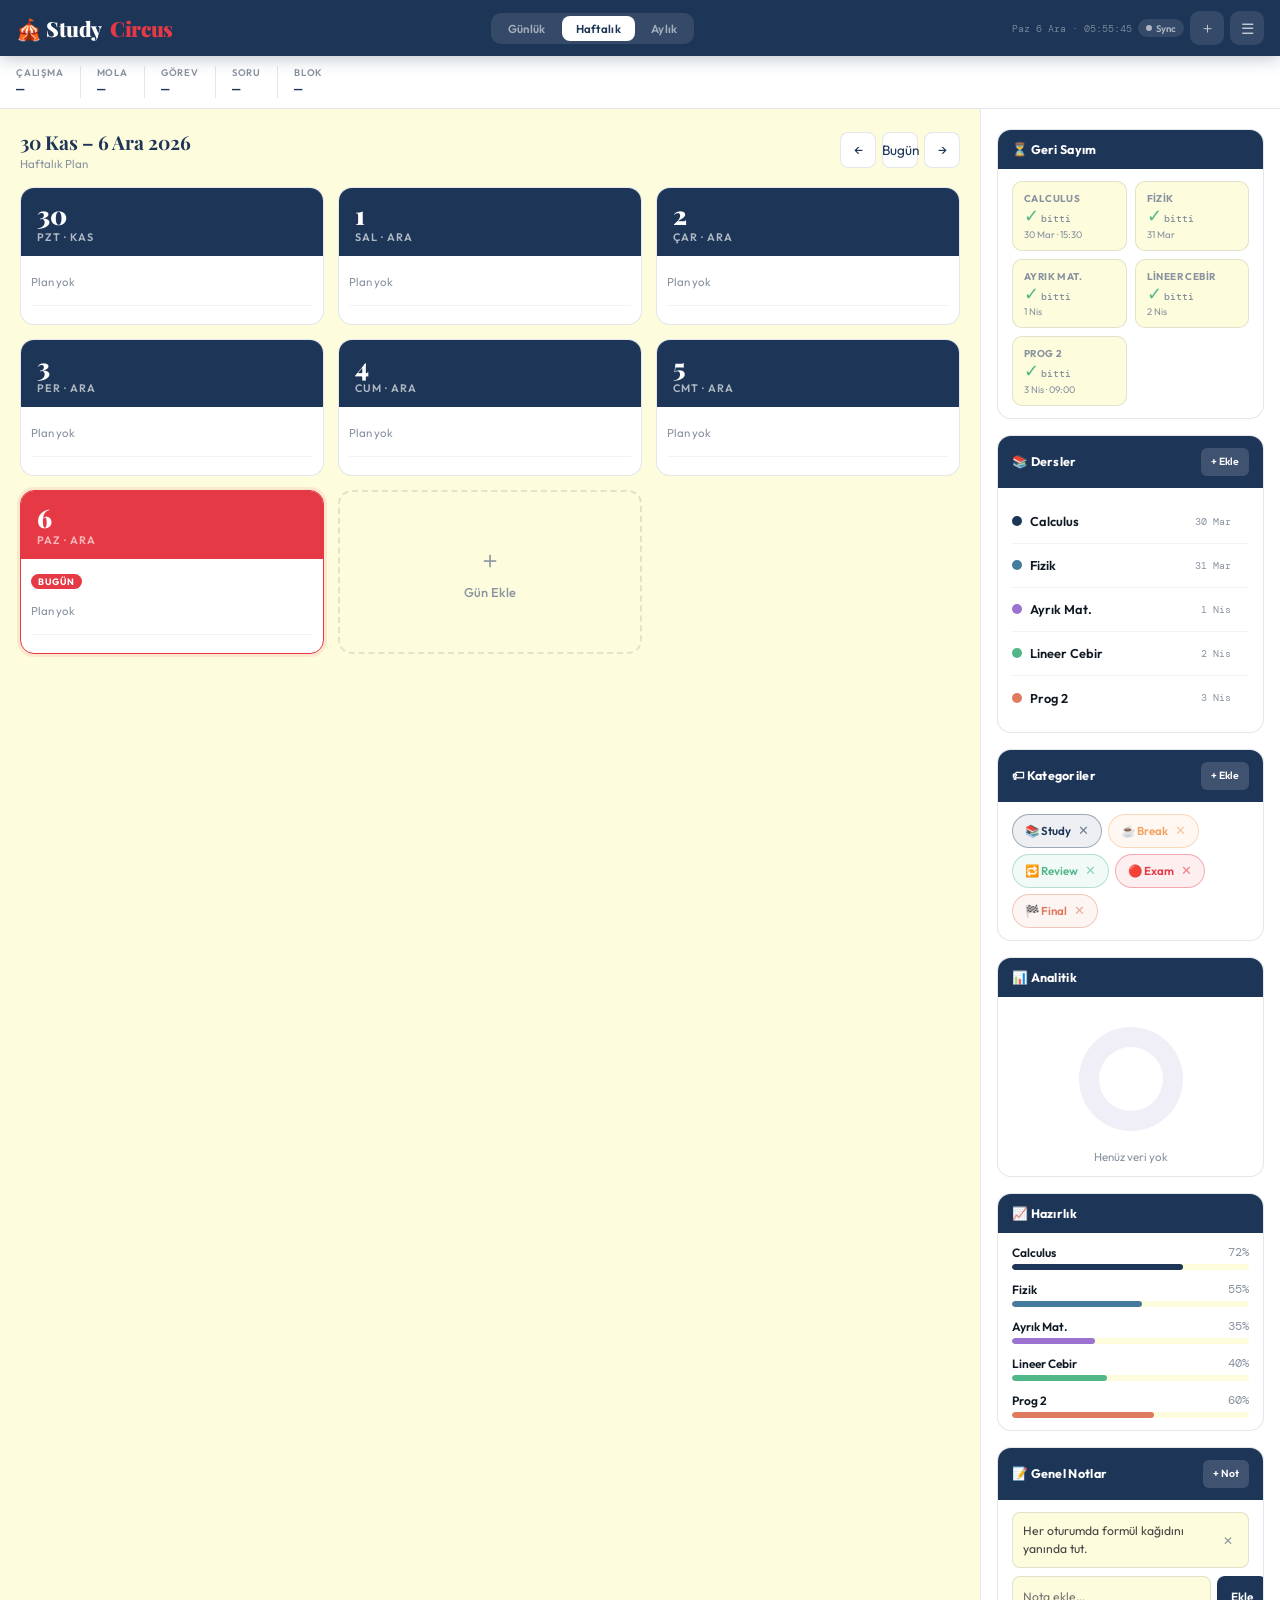
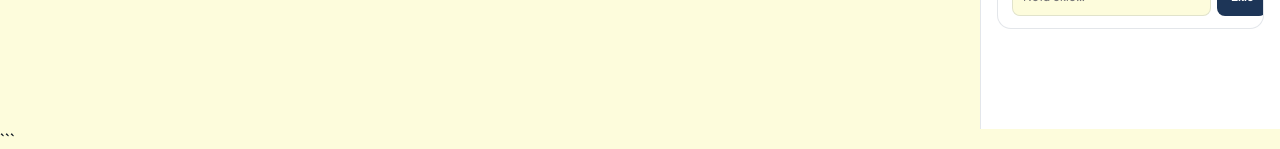
==== commit 27d60587: "PWA fix v1" ====
--- a/index.html
+++ b/index.html
@@ -12,6 +12,7 @@
 <meta name="apple-mobile-web-app-status-bar-style" content="black-translucent">
 <meta name="apple-mobile-web-app-title" content="StudyCircus">
 <link rel="manifest" href="./manifest.json">
+<link rel="apple-touch-icon" href="icon-192.png">
 
 <link href="https://fonts.googleapis.com/css2?family=Playfair+Display:wght@700;900&family=DM+Mono:wght@300;400;500&family=Outfit:wght@300;400;500;600;700&display=swap" rel="stylesheet">
 
@@ -1365,7 +1366,6 @@
     
     updateSyncBadge('synced');
     showToast(`⬆️ Kaydedildi! ID: ${gistConfig.accountId}`);
-    openGistPanel(); 
     setTimeout(()=>updateSyncBadge('idle'), 3000);
   } catch(e) {
     updateSyncBadge('error');
@@ -1396,7 +1396,6 @@
     renderAll();
     updateSyncBadge('synced');
     showToast('⬇️ Veri yüklendi.');
-    openGistPanel(); 
     setTimeout(()=>updateSyncBadge('idle'), 3000);
   } catch(e) {
     updateSyncBadge('error');
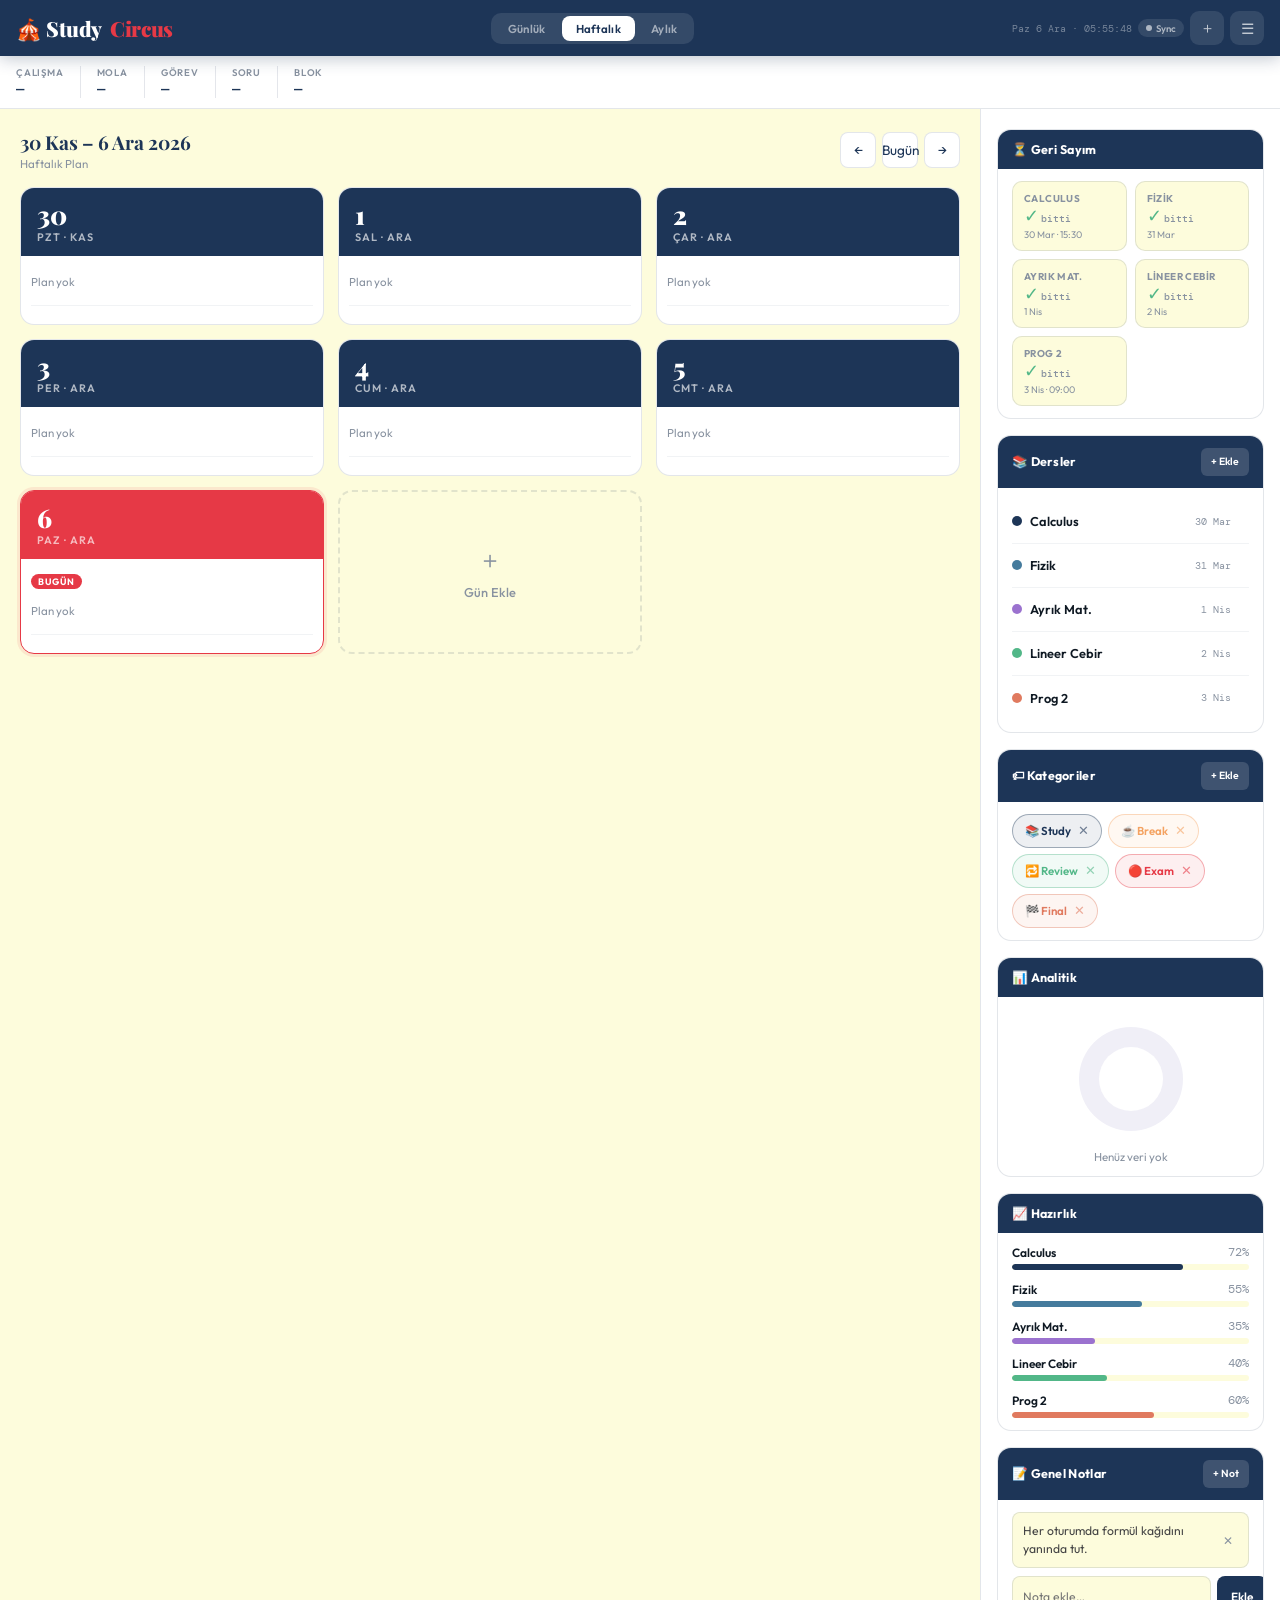
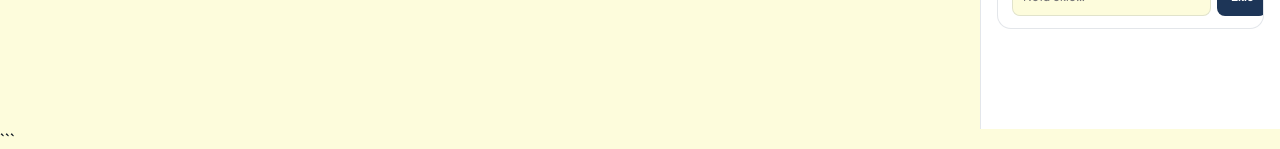
==== commit b2d28aa1: "sum stuff" ====
--- a/index.html
+++ b/index.html
@@ -5,7 +5,7 @@
 <meta name="viewport" content="width=device-width, initial-scale=1.0, viewport-fit=cover">
 <title>StudyCircus 🎪</title>
 
-<meta name="description" content="Renkli ve etkileşimli öğrenme yönetim platformu. Dersleri takip et, çalış ve başarı sahibi ol!">
+<meta name="description" content="StudyCircus is a colorful and interactive study planner and tracker app. Organize your lectures, plan your study sessions, and track your progress with ease. Whether you're a student looking to stay on top of your coursework or someone who loves learning, StudyCircus has got you covered!">
 <meta name="theme-color" content="#1D3557">
 <meta name="mobile-web-app-capable" content="yes">
 <meta name="apple-mobile-web-app-capable" content="yes">
@@ -1072,9 +1072,14 @@
       <div class="modal-title" id="addBlockModalTitle">Blok Ekle</div>
       <button class="modal-close" onclick="closeModal('addBlockModal')">✕</button>
     </div>
-    <div class="modal-body">
-      <input type="hidden" id="blockDateTarget">
+  <div class="modal-body">
+      <div class="form-group">
+        <label class="form-label">Tarih</label>
+        <input class="form-input" id="blockDateTarget" type="date">
+      </div>
+      <input type="hidden" id="blockOriginalDate">
       <input type="hidden" id="blockEditId">
+      
       <div class="form-group">
         <label class="form-label">Başlık</label>
         <input class="form-input" id="blockTitle" placeholder="Calculus: İntegral Teknikleri">
@@ -1121,9 +1126,11 @@
         <div id="blockLinksContainer"></div>
         <button type="button" class="add-link-btn" onclick="addLinkRow()">＋ Link Ekle</button>
       </div>
+      
       <div class="btn-row">
         <button class="btn-danger hidden" id="blockDeleteBtn" onclick="deleteBlock()">Sil</button>
-        <button class="btn-primary" onclick="saveBlock()">Kaydet</button>
+        <button class="btn-primary hidden" id="blockCopyBtn" style="background:var(--blue); width:auto; padding:10px 16px;" onclick="saveBlock(true)">Kopyala</button>
+        <button class="btn-primary" style="flex:1;" onclick="saveBlock(false)">Kaydet</button>
       </div>
     </div>
   </div>
@@ -2002,14 +2009,19 @@
 function openEditBlock(blockId,ds){
   const day=state.days[ds];if(!day)return;
   const b=day.blocks.find(b=>b.id===blockId);if(!b)return;
+  
   document.getElementById('blockDateTarget').value=ds;
+  document.getElementById('blockOriginalDate').value=ds; // Eski tarihi hafızada tutuyoruz
   document.getElementById('blockEditId').value=blockId;
   document.getElementById('blockTitle').value=b.title;
   document.getElementById('blockDesc').value=b.desc||'';
   document.getElementById('blockStartTime').value=b.startTime||'';
   document.getElementById('blockEndTime').value=b.endTime||'';
   document.getElementById('addBlockModalTitle').textContent='Bloğu Düzenle';
+  
   document.getElementById('blockDeleteBtn').classList.remove('hidden');
+  document.getElementById('blockCopyBtn').classList.remove('hidden'); // Kopyala butonunu göster
+  
   fillBlockCategorySelect(b.catId);fillBlockSubjectSelect(b.subjectId);
   document.getElementById('blockTimeSlot').value=b.timeSlot||'sabah';
   const container=document.getElementById('blockLinksContainer');container.innerHTML='';
@@ -2027,37 +2039,58 @@
     state.subjects.map(s=>`<option value="${s.id}"${s.id===selectedId?' selected':''}>${s.name}</option>`).join('');
 }
 
-function saveBlock(){
-  const ds=document.getElementById('blockDateTarget').value;
-  const editId=document.getElementById('blockEditId').value;
-  const title=document.getElementById('blockTitle').value.trim();
-  if(!title){showToast('Başlık gerekli');return;}
-  if(!state.days[ds]) state.days[ds]={date:ds,context:'',examToday:null,blocks:[],log:null,notes:[]};
-  const day=state.days[ds];
+function saveBlock(isCopy = false) {
+  const newDs = document.getElementById('blockDateTarget').value;
+  const oldDs = document.getElementById('blockOriginalDate').value;
+  const editId = document.getElementById('blockEditId').value;
+  const title = document.getElementById('blockTitle').value.trim();
+  
+  if(!title || !newDs) { showToast('Başlık ve Tarih gerekli'); return; }
+  
+  if(!state.days[newDs]) state.days[newDs]={date:newDs,context:'',examToday:null,blocks:[],log:null,notes:[]};
+  const targetDay = state.days[newDs];
+  
   const links=[];
   document.querySelectorAll('#blockLinksContainer .link-row').forEach(row=>{
     const label=row.querySelector('.link-label').value.trim();
     const url=row.querySelector('.link-url').value.trim();
     if(url) links.push({label:label||url,url});
   });
-  const blockData={
+  
+  const blockData = {
     catId:document.getElementById('blockCategory').value,
     subjectId:document.getElementById('blockSubject').value||null,
-    title,timeSlot:document.getElementById('blockTimeSlot').value,
+    title, timeSlot:document.getElementById('blockTimeSlot').value,
     startTime:document.getElementById('blockStartTime').value,
     endTime:document.getElementById('blockEndTime').value,
     desc:document.getElementById('blockDesc').value.trim(),links,
   };
-  if(editId){
-    const idx=day.blocks.findIndex(b=>b.id===editId);
-    if(idx>=0)day.blocks[idx]={...day.blocks[idx],...blockData};
+  
+  if(editId && !isCopy){
+    // DÜZENLEME veya TAŞIMA İŞLEMİ
+    if (newDs !== oldDs) {
+      // Başka güne taşınıyor: Eskiden sil, yeniye ekle
+      const oldBlock = state.days[oldDs].blocks.find(b => b.id === editId);
+      state.days[oldDs].blocks = state.days[oldDs].blocks.filter(b => b.id !== editId);
+      targetDay.blocks.push({ ...oldBlock, ...blockData });
+    } else {
+      // Aynı günde güncelleniyor
+      const idx = targetDay.blocks.findIndex(b=>b.id===editId);
+      if(idx>=0) targetDay.blocks[idx] = { ...targetDay.blocks[idx], ...blockData };
+    }
   } else {
-    day.blocks.push({id:uid(),completed:false,...blockData});
+    // YENİ EKLEME veya KOPYALAMA İŞLEMİ (isCopy = true ise yeni bir ID ile kaydedilir)
+    targetDay.blocks.push({id:uid(), completed:false, ...blockData});
   }
-  saveStateAndSync();closeModal('addBlockModal');renderView();updateAnalyticsBar();
-  showToast(editId?'Blok güncellendi':'Blok eklendi');
-}
-
+  
+  saveStateAndSync(); closeModal('addBlockModal'); renderView(); updateAnalyticsBar();
+  
+  // İşleme göre uygun mesajı göster
+  if (isCopy) showToast('Blok kopyalandı');
+  else if (editId && newDs !== oldDs) showToast('Blok taşındı');
+  else if (editId) showToast('Blok güncellendi');
+  else showToast('Blok eklendi');
+}
 function deleteBlock(){
   const ds=document.getElementById('blockDateTarget').value;
   const editId=document.getElementById('blockEditId').value;
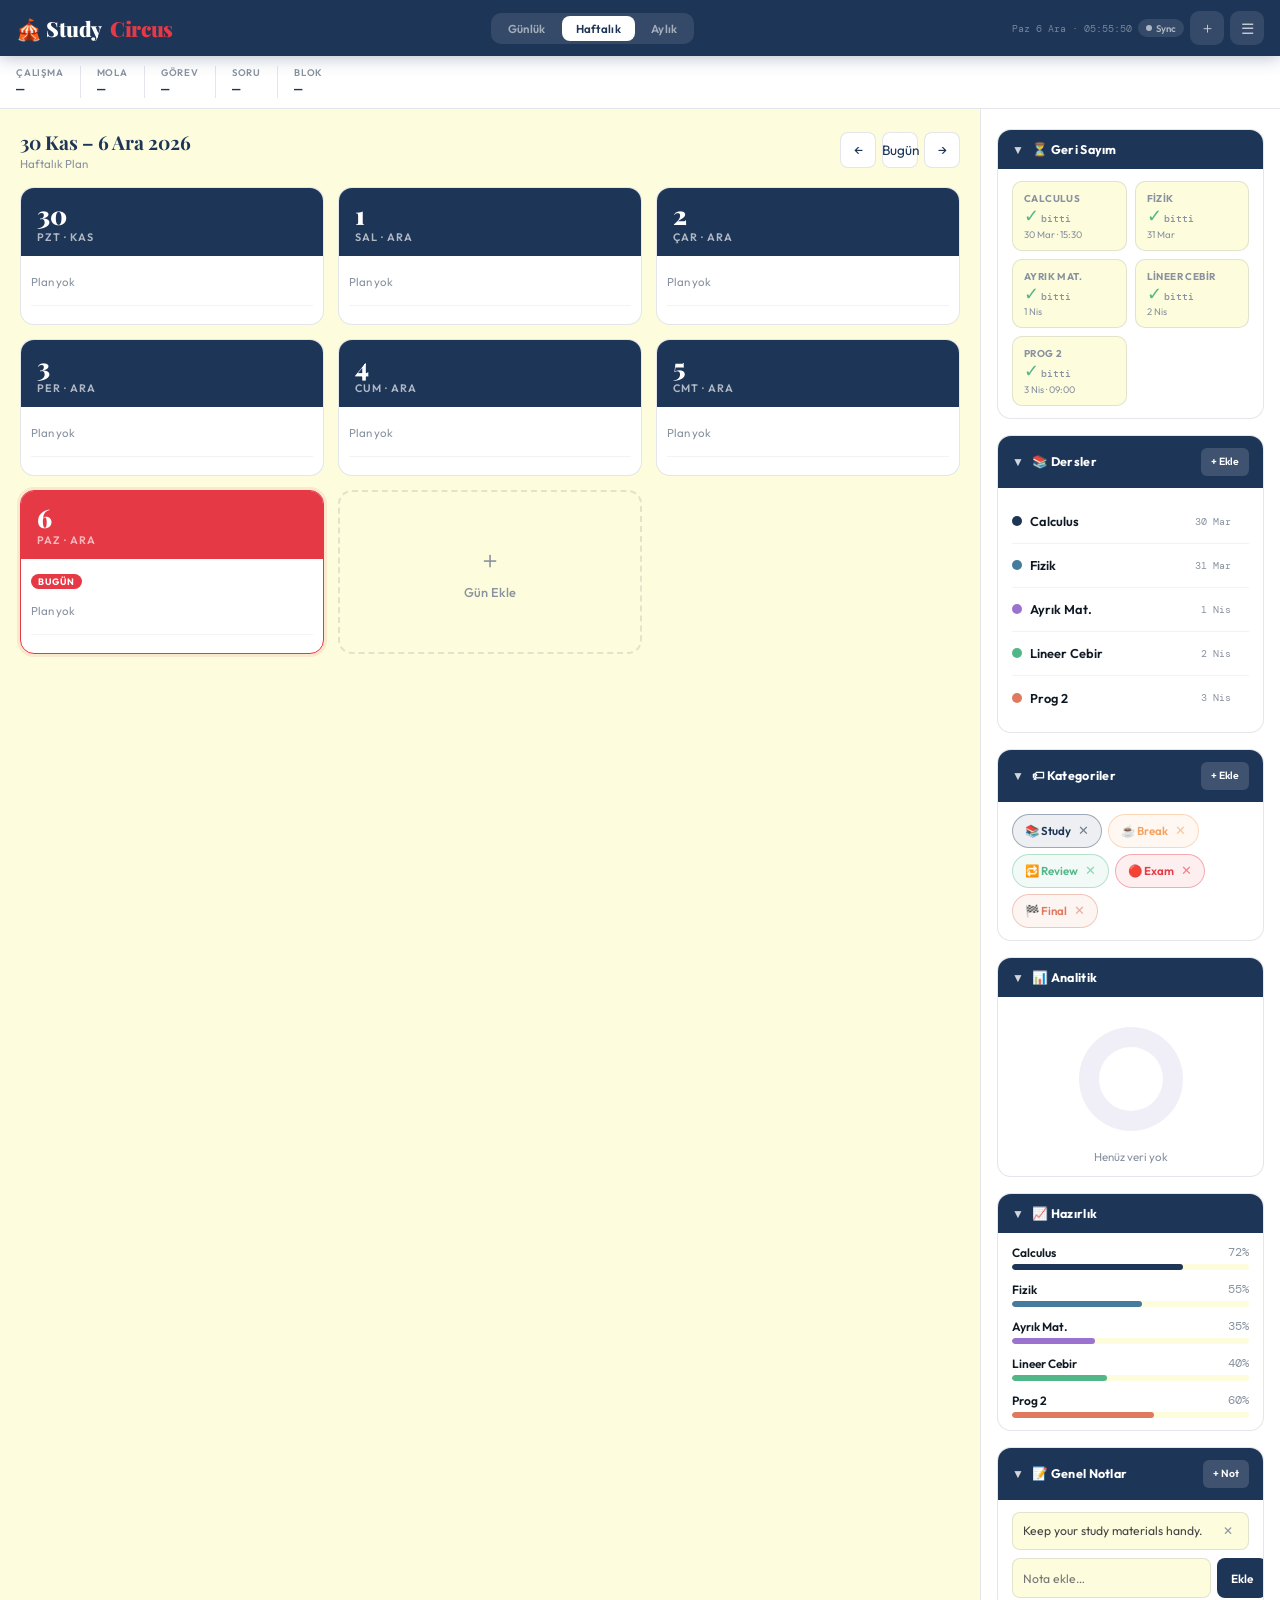
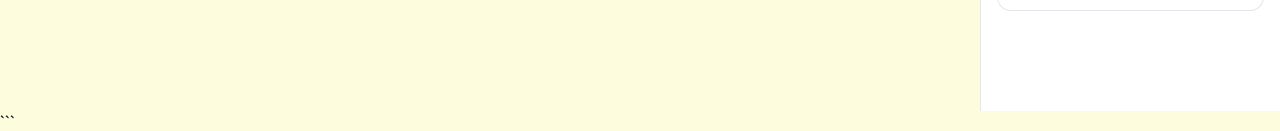
==== commit 186ae702: "Cool Update" ====
--- a/index.html
+++ b/index.html
@@ -933,6 +933,36 @@
   text-decoration:none;transition:all 0.15s;min-height:38px;
 }
 .detail-link-pill:hover,.detail-link-pill:active{background:var(--navy);color:white;}
+
+/* ═══════════════════════════════════════════════════════════
+   YENİ EKLENENLER: Haftalık Blok, Paneller ve Yatay Ekran
+═══════════════════════════════════════════════════════════ */
+/* Haftalık görünümde tamamlanan bloklar */
+.wday-block.completed { opacity: 0.55; text-decoration: line-through; }
+
+/* Panel Daralt/Genişlet Tasarımı */
+.sb-section { flex-shrink: 0; transition: order 0.3s ease; }
+.sb-head { cursor: pointer; user-select: none; }
+.sb-head-title { display: flex; align-items: center; gap: 8px; }
+.sb-toggle-icon { font-size: 0.75rem; transition: transform 0.2s ease; opacity: 0.8; }
+.sb-section.collapsed .sb-toggle-icon { transform: rotate(-90deg); }
+.sb-section.collapsed .sb-body { display: none; }
+
+/* Panel Yönetici Modal Öğeleri */
+.panel-mgr-item { display: flex; align-items: center; justify-content: space-between; padding: 12px 16px; background: var(--cream); border: 1.5px solid var(--border); margin-bottom: 8px; border-radius: 12px; transition: all 0.2s; }
+.panel-mgr-item.hidden-panel { opacity: 0.5; background: transparent; border-style: dashed; }
+.panel-actions { display: flex; gap: 6px; }
+.panel-action-btn { width: 32px; height: 32px; background: white; border: 1.5px solid var(--border); border-radius: 8px; display: flex; align-items: center; justify-content: center; font-size: 0.9rem; transition: all 0.15s; touch-action: manipulation; }
+.panel-action-btn:hover:not(:disabled) { background: var(--navy); color: white; border-color: var(--navy); }
+.panel-action-btn:disabled { opacity: 0.3; cursor: not-allowed; }
+
+/* Yatay (Landscape) Mobil/Tablet Cihaz İyileştirmesi */
+@media (max-width: 900px) and (orientation: landscape) {
+  .sidebar-col.mobile-open { padding-bottom: 80px; }
+  .mobile-nav { padding-top: 4px; padding-bottom: calc(4px + var(--safe-bottom)); }
+  .mnav-btn { min-height: 44px; flex-direction: row; gap: 8px; }
+  .mnav-btn .icon { font-size: 1.1rem; }
+}
 </style>
 </head>
 <body>
@@ -953,7 +983,7 @@
       <span id="syncLabel">Sync</span>
     </div>
     <button class="icon-btn" onclick="openModal('addDayModal')" title="Gün ekle">＋</button>
-    <button class="icon-btn" onclick="toggleSidebar()" title="Panel" id="sidebarToggleBtn">☰</button>
+    <button class="icon-btn" onclick="openManagePanelsModal()" title="Panelleri Yönet" id="panelManageBtn">☰</button>
   </div>
 </header>
 
@@ -979,36 +1009,45 @@
   </div>
 
   <aside class="sidebar-col" id="sidebarCol">
-    <div class="sb-section">
-      <div class="sb-head">⏳ Geri Sayım</div>
+    <div class="sb-section" id="panel-countdown">
+      <div class="sb-head" onclick="togglePanel('panel-countdown')">
+        <div class="sb-head-title"><span class="sb-toggle-icon">▼</span> ⏳ Geri Sayım</div>
+      </div>
       <div class="sb-body"><div class="cd-grid" id="countdownGrid"></div></div>
     </div>
-    <div class="sb-section">
-      <div class="sb-head">📚 Dersler
-        <button class="sb-add-btn" onclick="openModal('addSubjectModal')">+ Ekle</button>
+    <div class="sb-section" id="panel-subjects">
+      <div class="sb-head" onclick="togglePanel('panel-subjects')">
+        <div class="sb-head-title"><span class="sb-toggle-icon">▼</span> 📚 Dersler</div>
+        <button class="sb-add-btn" onclick="event.stopPropagation(); openModal('addSubjectModal')">+ Ekle</button>
       </div>
       <div class="sb-body"><div class="subject-list" id="subjectList"></div></div>
     </div>
-    <div class="sb-section">
-      <div class="sb-head">🏷 Kategoriler
-        <button class="sb-add-btn" onclick="openModal('addCategoryModal')">+ Ekle</button>
+    <div class="sb-section" id="panel-categories">
+      <div class="sb-head" onclick="togglePanel('panel-categories')">
+        <div class="sb-head-title"><span class="sb-toggle-icon">▼</span> 🏷 Kategoriler</div>
+        <button class="sb-add-btn" onclick="event.stopPropagation(); openModal('addCategoryModal')">+ Ekle</button>
       </div>
       <div class="sb-body"><div class="cat-grid" id="categoryList"></div></div>
     </div>
-    <div class="sb-section">
-      <div class="sb-head">📊 Analitik</div>
+    <div class="sb-section" id="panel-analytics">
+      <div class="sb-head" onclick="togglePanel('panel-analytics')">
+        <div class="sb-head-title"><span class="sb-toggle-icon">▼</span> 📊 Analitik</div>
+      </div>
       <div class="sb-body">
         <canvas class="donut" id="donutChart" width="140" height="140"></canvas>
         <div class="pie-legend" id="pieLegend"></div>
       </div>
     </div>
-    <div class="sb-section">
-      <div class="sb-head">📈 Hazırlık</div>
+    <div class="sb-section" id="panel-progress">
+      <div class="sb-head" onclick="togglePanel('panel-progress')">
+        <div class="sb-head-title"><span class="sb-toggle-icon">▼</span> 📈 Hazırlık</div>
+      </div>
       <div class="sb-body" id="progressSection"></div>
     </div>
-    <div class="sb-section">
-      <div class="sb-head">📝 Genel Notlar
-        <button class="sb-add-btn" onclick="focusNoteInput()">+ Not</button>
+    <div class="sb-section" id="panel-notes">
+      <div class="sb-head" onclick="togglePanel('panel-notes')">
+        <div class="sb-head-title"><span class="sb-toggle-icon">▼</span> 📝 Genel Notlar</div>
+        <button class="sb-add-btn" onclick="event.stopPropagation(); focusNoteInput()">+ Not</button>
       </div>
       <div class="sb-body">
         <div id="generalNotesList"></div>
@@ -1019,6 +1058,8 @@
       </div>
     </div>
   </aside>
+
+
 </div>
 
 <nav class="mobile-nav">
@@ -1232,6 +1273,19 @@
   </div>
 </div>
 
+
+<div class="overlay" id="managePanelsModal">
+  <div class="modal">
+    <div class="modal-head">
+      <div class="modal-title">☰ Manage Panels</div>
+      <button class="modal-close" onclick="closeModal('managePanelsModal')">✕</button>
+    </div>
+    <div class="modal-body">
+      <div style="font-size:0.75rem; color:var(--muted); margin-bottom:16px;">You can reorder panels or toggle their visibility.</div>
+      <div id="panelManagerList"></div>
+    </div>
+  </div>
+</div>
 <script>
 /* ═══════════════════════════════════════════════════════════
    STATE & CONFIG
@@ -1286,7 +1340,17 @@
       log:null,notes:[],
     };
   });
-  return { subjects, categories, days, generalNotes:['Her oturumda formül kağıdını yanında tut.'] };
+
+// buildDefaultState() içinde return etmeden hemen önce şunu ekle:
+  const panelConfig = [
+    { id: 'panel-countdown', title: '⏳ Countdown', visible: true, collapsed: false },
+    { id: 'panel-subjects', title: '📚 Subjects', visible: true, collapsed: false },
+    { id: 'panel-categories', title: '🏷 Categories', visible: true, collapsed: false },
+    { id: 'panel-analytics', title: '📊 Analytics', visible: true, collapsed: false },
+    { id: 'panel-progress', title: '📈 Progress', visible: true, collapsed: false },
+    { id: 'panel-notes', title: '📝 General Notes', visible: true, collapsed: false }
+  ];
+  return { subjects, categories, days, generalNotes:['Keep your study materials handy.'], panelConfig };
 }
 
 /* ═══════════════════════════════════════════════════════════
@@ -1295,7 +1359,15 @@
 function loadState() {
   try {
     const saved = localStorage.getItem(STORAGE_KEY);
-    if (saved) { state = JSON.parse(saved); return; }
+    if (saved) { 
+      state = JSON.parse(saved); 
+      // Eski kullanıcılara panelleri entegre et
+      if (!state.panelConfig) {
+         state.panelConfig = buildDefaultState().panelConfig;
+         saveState();
+      }
+      return; 
+    }
   } catch(e) {}
   state = buildDefaultState();
   saveState();
@@ -1483,6 +1555,103 @@
 }
 
 /* ═══════════════════════════════════════════════════════════
+   PANEL YÖNETİMİ VE ACCORDION (Show More / Less)
+═══════════════════════════════════════════════════════════ */
+
+// GÜVENLİK KİLİDİ: Eski veri veya bulut verisi gelirse panel ayarlarının bozulmasını/çökmesini engeller.
+function ensurePanelConfig() {
+  let updated = false;
+  if (!state.panelConfig || !Array.isArray(state.panelConfig)) {
+    state.panelConfig = buildDefaultState().panelConfig;
+    updated = true;
+  } else {
+    // Eğer yeni bir panel eklendiyse (örn: gelecekte eklersen) eksik olanları tamamlar.
+    const defaults = buildDefaultState().panelConfig;
+    defaults.forEach(dp => {
+      if (!state.panelConfig.find(p => p.id === dp.id)) {
+        state.panelConfig.push(dp);
+        updated = true;
+      }
+    });
+  }
+  if (updated) saveState();
+}
+
+function renderPanelsConfig() {
+  ensurePanelConfig(); // Çökmeye karşı kontrol
+  state.panelConfig.forEach((p, index) => {
+    const el = document.getElementById(p.id);
+    if(!el) return;
+    
+    el.style.order = index; // Flex order ile sıralamayı belirler
+    el.style.display = p.visible ? 'block' : 'none'; // Göster/Gizle
+    
+    if(p.collapsed) el.classList.add('collapsed');
+    else el.classList.remove('collapsed');
+  });
+}
+
+function togglePanel(id) {
+  ensurePanelConfig(); // Çökmeye karşı kontrol
+  const isMobile = window.innerWidth <= 900;
+  const panel = state.panelConfig.find(p => p.id === id);
+  if(!panel) return;
+  
+  const willBeCollapsed = !panel.collapsed;
+  
+  // Mobilse ve bir paneli 'genişletiyorsak' (Accordion mantığı) diğerlerini kapat
+  if (isMobile && !willBeCollapsed) {
+    state.panelConfig.forEach(p => {
+      if (p.id !== id) p.collapsed = true;
+    });
+  }
+  
+  panel.collapsed = willBeCollapsed;
+  saveStateAndSync();
+  renderPanelsConfig();
+}
+
+function openManagePanelsModal() {
+  ensurePanelConfig(); // Çökmeye karşı kontrol
+  renderManagePanelsList();
+  openModal('managePanelsModal');
+}
+
+function renderManagePanelsList() {
+  ensurePanelConfig(); // Çökmeye karşı kontrol
+  const list = document.getElementById('panelManagerList');
+  list.innerHTML = state.panelConfig.map((p, i) => `
+    <div class="panel-mgr-item ${!p.visible ? 'hidden-panel' : ''}">
+      <div style="font-size:0.85rem; font-weight:600; color:var(--navy);">${p.title}</div>
+      <div class="panel-actions">
+        <button class="panel-action-btn" onclick="togglePanelVisibility('${p.id}')" title="Gizle/Göster">${p.visible ? '👁️' : '🙈'}</button>
+        <button class="panel-action-btn" onclick="movePanel(${i}, -1)" ${i === 0 ? 'disabled' : ''}>↑</button>
+        <button class="panel-action-btn" onclick="movePanel(${i}, 1)" ${i === state.panelConfig.length - 1 ? 'disabled' : ''}>↓</button>
+      </div>
+    </div>
+  `).join('');
+}
+
+function togglePanelVisibility(id) {
+  ensurePanelConfig(); // Çökmeye karşı kontrol
+  const panel = state.panelConfig.find(p => p.id === id);
+  if(panel) panel.visible = !panel.visible;
+  saveStateAndSync();
+  renderManagePanelsList();
+  renderPanelsConfig();
+}
+
+function movePanel(index, dir) {
+  ensurePanelConfig(); // Çökmeye karşı kontrol
+  if(index + dir < 0 || index + dir >= state.panelConfig.length) return;
+  const temp = state.panelConfig[index];
+  state.panelConfig[index] = state.panelConfig[index + dir];
+  state.panelConfig[index + dir] = temp;
+  saveStateAndSync();
+  renderManagePanelsList();
+  renderPanelsConfig();
+}
+/* ═══════════════════════════════════════════════════════════
    HELPERS & VIEWS
 ═══════════════════════════════════════════════════════════ */
 const MONTHS_TR  = ['Ocak','Şubat','Mart','Nisan','Mayıs','Haziran','Temmuz','Ağustos','Eylül','Ekim','Kasım','Aralık'];
@@ -1547,8 +1716,9 @@
 }
 
 function renderAll(){
-  renderCountdown();renderSubjects();renderCategories();
-  renderProgress();renderGeneralNotes();renderView();updateAnalyticsBar();
+  renderCountdown(); renderSubjects(); renderCategories();
+  renderProgress(); renderGeneralNotes(); renderView(); updateAnalyticsBar();
+  renderPanelsConfig(); // BUNU EKLE
 }
 
 function updateDateNav(){
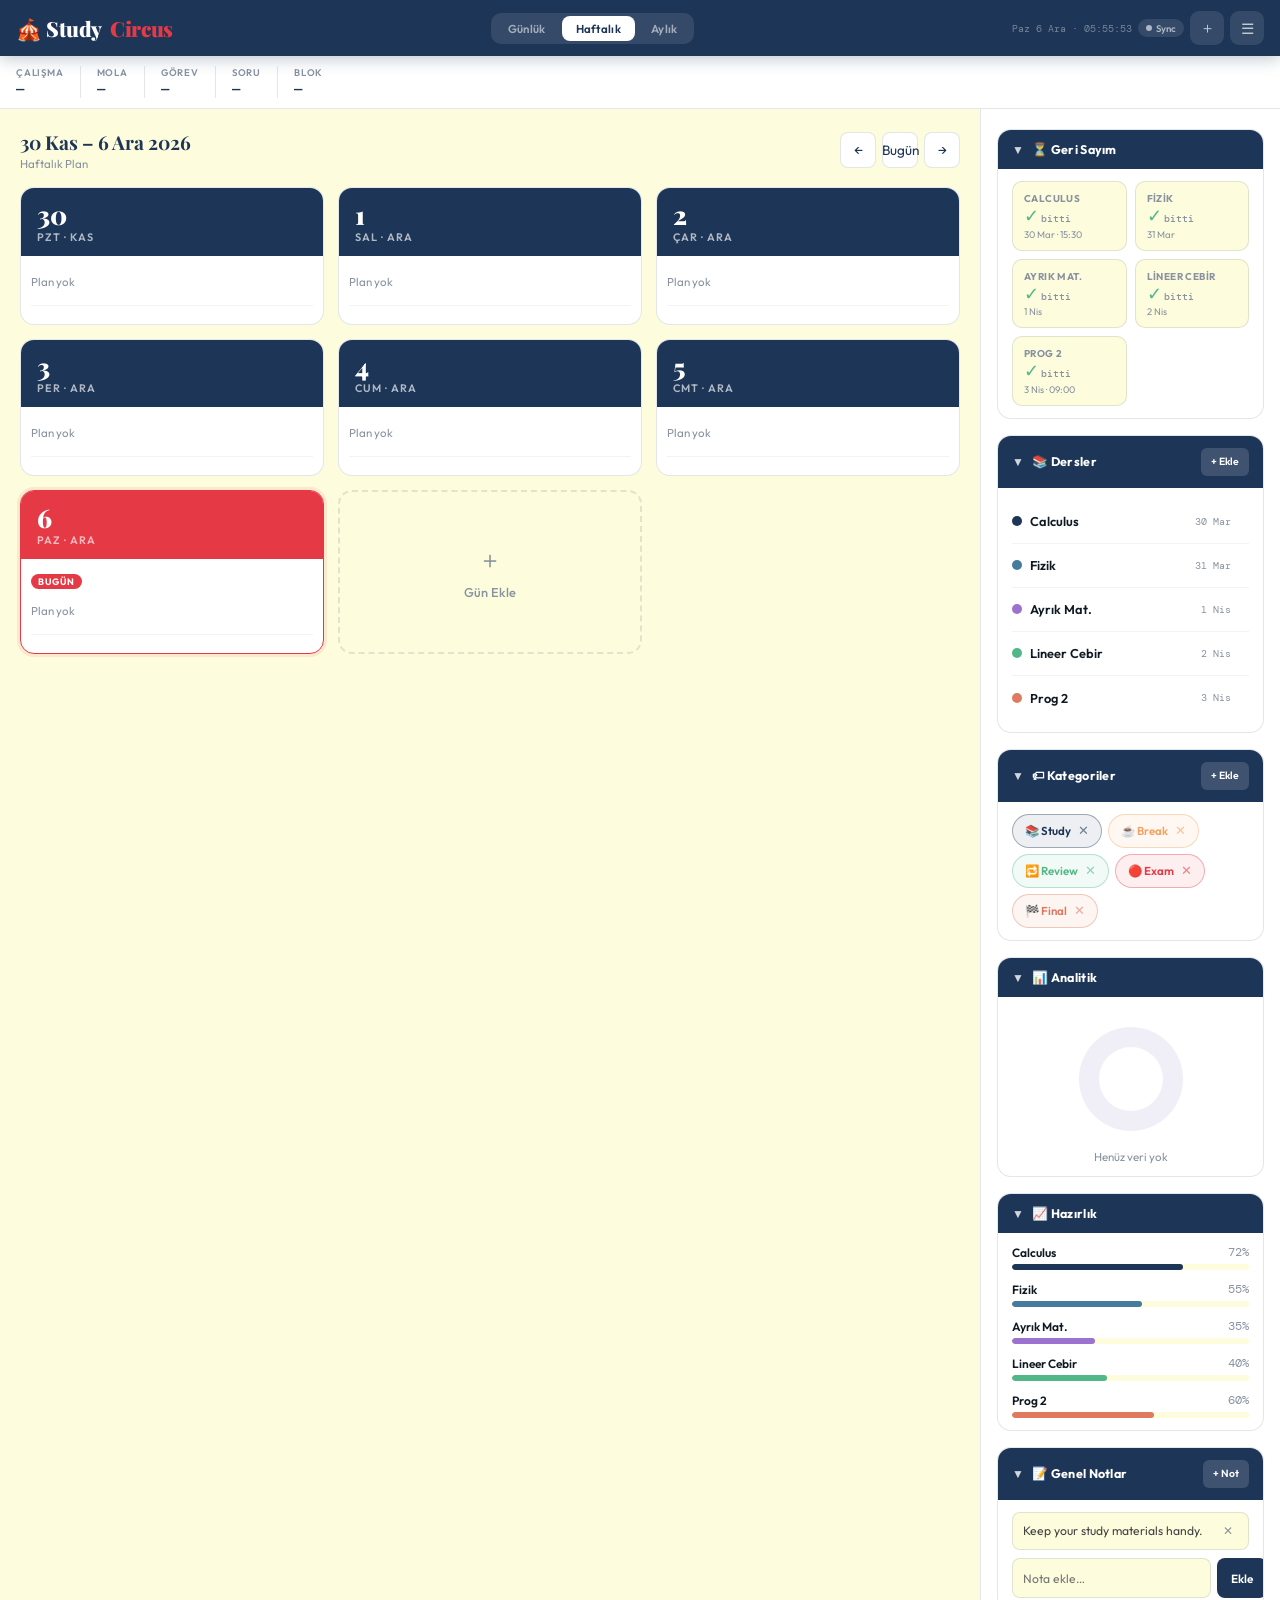
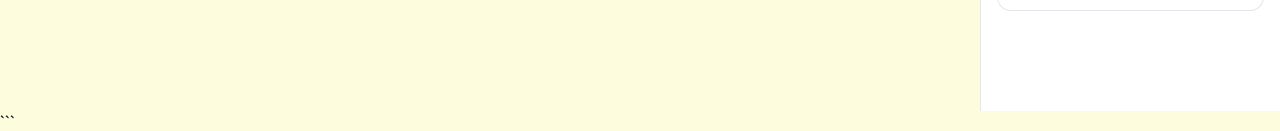
==== commit e3952cf1: "a" ====
--- a/index.html
+++ b/index.html
@@ -1286,1248 +1286,12 @@
     </div>
   </div>
 </div>
-<script>
-/* ═══════════════════════════════════════════════════════════
-   STATE & CONFIG
-═══════════════════════════════════════════════════════════ */
-const STORAGE_KEY = 'studyCircus_v3';
-const SYNC_CONFIG_KEY = 'studyCircus_syncConfig';
-
-let state = {};
-let currentView = 'weekly';
-let currentDate = new Date();
-let gistConfig = { accountId: null };
-
-/* ═══════════════════════════════════════════════════════════
-   DEFAULT DATA
-═══════════════════════════════════════════════════════════ */
-function buildDefaultState() {
-  const subjects = [
-    { id:'s1', name:'Calculus',     color:'#1D3557', examDate:'2026-03-30', examTime:'15:30', progress:72 },
-    { id:'s2', name:'Fizik',        color:'#457B9D', examDate:'2026-03-31', examTime:'',      progress:55 },
-    { id:'s3', name:'Ayrık Mat.',   color:'#9B72CF', examDate:'2026-04-01', examTime:'',      progress:35 },
-    { id:'s4', name:'Lineer Cebir', color:'#52B788', examDate:'2026-04-02', examTime:'',      progress:40 },
-    { id:'s5', name:'Prog 2',       color:'#E07A5F', examDate:'2026-04-03', examTime:'09:00', progress:60 },
-  ];
-  const categories = [
-    { id:'c1', name:'Study',  color:'#1D3557', emoji:'📚' },
-    { id:'c2', name:'Break',  color:'#F4A261', emoji:'☕' },
-    { id:'c3', name:'Review', color:'#52B788', emoji:'🔁' },
-    { id:'c4', name:'Exam',   color:'#E63946', emoji:'🔴' },
-    { id:'c5', name:'Final',  color:'#E07A5F', emoji:'🏁' },
-  ];
-  const D = (y,m,d) => `${y}-${String(m).padStart(2,'0')}-${String(d).padStart(2,'0')}`;
-  const rawDays = [
-    { date:D(2026,3,24),context:'Okul Sonrası (Yorgun)',examToday:null,blocks:[
-      {catId:'c1',subjectId:'s1',title:'Calculus: Temel İntegral',timeSlot:'akşam',startTime:'18:00',endTime:'20:00',desc:'Temel integral tekniklerini gözden geçir.'},
-      {catId:'c1',subjectId:'s2',title:'Fizik: Ch 23 — E-Alan',timeSlot:'akşam',startTime:'20:30',endTime:'21:30',desc:'Elektrik alanı formülleri ve nokta yük problemleri.'},
-    ]},
-    { date:D(2026,3,25),context:'Tam Gün Kütüphane',examToday:null,blocks:[
-      {catId:'c1',subjectId:'s1',title:'Calculus: Teknikler',timeSlot:'sabah',startTime:'10:00',endTime:'13:00',desc:'Değişken değiştirme (u-sub) ve LAPTÜ.'},
-    ]},
-  ];
-  const days = {};
-  rawDays.forEach(raw => {
-    days[raw.date]={
-      date:raw.date,context:raw.context||'',examToday:raw.examToday||null,
-      blocks:raw.blocks.map((b,i)=>({
-        id:`b_${raw.date}_${i}_${Math.random().toString(36).slice(2,6)}`,
-        catId:b.catId,subjectId:b.subjectId||null,
-        title:b.title,timeSlot:b.timeSlot,
-        startTime:b.startTime||'',endTime:b.endTime||'',
-        desc:b.desc,completed:false,links:[],
-      })),
-      log:null,notes:[],
-    };
-  });
-
-// buildDefaultState() içinde return etmeden hemen önce şunu ekle:
-  const panelConfig = [
-    { id: 'panel-countdown', title: '⏳ Countdown', visible: true, collapsed: false },
-    { id: 'panel-subjects', title: '📚 Subjects', visible: true, collapsed: false },
-    { id: 'panel-categories', title: '🏷 Categories', visible: true, collapsed: false },
-    { id: 'panel-analytics', title: '📊 Analytics', visible: true, collapsed: false },
-    { id: 'panel-progress', title: '📈 Progress', visible: true, collapsed: false },
-    { id: 'panel-notes', title: '📝 General Notes', visible: true, collapsed: false }
-  ];
-  return { subjects, categories, days, generalNotes:['Keep your study materials handy.'], panelConfig };
-}
-
-/* ═══════════════════════════════════════════════════════════
-   PERSISTENCE — localStorage
-═══════════════════════════════════════════════════════════ */
-function loadState() {
-  try {
-    const saved = localStorage.getItem(STORAGE_KEY);
-    if (saved) { 
-      state = JSON.parse(saved); 
-      // Eski kullanıcılara panelleri entegre et
-      if (!state.panelConfig) {
-         state.panelConfig = buildDefaultState().panelConfig;
-         saveState();
-      }
-      return; 
-    }
-  } catch(e) {}
-  state = buildDefaultState();
-  saveState();
-}
-
-function saveState() {
-  try { localStorage.setItem(STORAGE_KEY, JSON.stringify(state)); } catch(e) {}
-}
-
-function loadGistConfig() {
-  try {
-    const saved = localStorage.getItem(SYNC_CONFIG_KEY);
-    if (saved) gistConfig = { ...gistConfig, ...JSON.parse(saved) };
-  } catch(e) {}
-}
-
-function saveGistConfig() {
-  try { localStorage.setItem(SYNC_CONFIG_KEY, JSON.stringify(gistConfig)); } catch(e) {}
-}
-
-/* ═══════════════════════════════════════════════════════════
-   CLOUD SYNC (CLOUDFLARE WORKER PROXY)
-═══════════════════════════════════════════════════════════ */
-const WORKER_URL = 'https://database.ahmetbsarpkaya.workers.dev/';
-
-function updateSyncBadge(status) {
-  const badge = document.getElementById('syncBadge');
-  const label = document.getElementById('syncLabel');
-  badge.className = 'sync-badge';
-  
-  if (status === 'syncing') { badge.classList.add('syncing'); label.textContent = 'İşleniyor…'; }
-  else if (status === 'synced') { badge.classList.add('synced'); label.textContent = 'Bağlı ✓'; }
-  else if (status === 'error')  { badge.classList.add('error');  label.textContent = 'Hata'; }
-  else { label.textContent = gistConfig.accountId ? 'Bağlı ✓' : 'Bağlı Değil'; }
-}
-
-function generateId() {
-  const chars = 'ABCDEFGHIJKLMNOPQRSTUVWXYZ0123456789';
-  let id = '';
-  for(let i=0; i<5; i++) id += chars.charAt(Math.floor(Math.random() * chars.length));
-  return id;
-}
-
-// Direk senin Worker'ından veriyi çeker
-async function fetchCentralData() {
-  const res = await fetch(WORKER_URL + `?t=${Date.now()}`);
-  if (!res.ok) throw new Error('Buluta erişilemedi.');
-  const data = await res.json();
-  return data || {};
-}
-
-// Saf JSON'ı senin Worker'ına postlar
-async function updateCentralData(allData) {
-  const res = await fetch(WORKER_URL, {
-    method: 'POST',
-    headers: { 'Content-Type': 'application/json' },
-    body: JSON.stringify(allData)
-  });
-  if (!res.ok) throw new Error('Buluta kaydedilemedi.');
-}
-
-async function saveToCloud() {
-  try {
-    updateSyncBadge('syncing');
-    
-    if (!gistConfig.accountId) {
-      gistConfig.accountId = generateId();
-      saveGistConfig();
-    }
-
-    const allData = await fetchCentralData();
-    allData[gistConfig.accountId] = { ...state, _savedAt: Date.now() };
-    
-    await updateCentralData(allData);
-    
-    updateSyncBadge('synced');
-    showToast(`⬆️ Kaydedildi! ID: ${gistConfig.accountId}`);
-    setTimeout(()=>updateSyncBadge('idle'), 3000);
-  } catch(e) {
-    updateSyncBadge('error');
-    showToast(e.message);
-  }
-}
-
-async function loadFromCloud(inputId) {
-  const targetId = (inputId || gistConfig.accountId || '').toUpperCase().trim();
-  if (!targetId || targetId.length !== 5) {
-    showToast('Geçerli bir 5 haneli ID girin.');
-    return;
-  }
-
-  try {
-    updateSyncBadge('syncing');
-    const allData = await fetchCentralData();
-
-    if (!allData[targetId]) {
-      throw new Error('Bu ID ile veri bulunamadı.');
-    }
-
-    state = allData[targetId];
-    gistConfig.accountId = targetId;
-    saveState();
-    saveGistConfig();
-
-    renderAll();
-    updateSyncBadge('synced');
-    showToast('⬇️ Veri yüklendi.');
-    setTimeout(()=>updateSyncBadge('idle'), 3000);
-  } catch(e) {
-    updateSyncBadge('error');
-    showToast(e.message);
-  }
-}
-
-function unsyncAccount() {
-  if(confirm('Cihazın bulut bağlantısını kesmek istediğine emin misin? (Verilerin silinmez, sadece bu cihazdan çıkış yapılır)')) {
-    gistConfig.accountId = null;
-    saveGistConfig();
-    openGistPanel();
-    updateSyncBadge('idle');
-    showToast('Bağlantı kesildi.');
-  }
-}
-
-async function removeCloudData() {
-  if (!gistConfig.accountId) return;
-  if(confirm('DİKKAT! Tüm bulut verisi silinecek ve uygulaman sıfırlanacak. Emin misin?')) {
-    try {
-      updateSyncBadge('syncing');
-      const allData = await fetchCentralData();
-      
-      delete allData[gistConfig.accountId];
-      await updateCentralData(allData);
-
-      gistConfig.accountId = null;
-      state = buildDefaultState(); // Bu fonksiyonun mevcut kodunda durduğundan emin ol
-      saveState();
-      saveGistConfig();
-      renderAll();
-
-      updateSyncBadge('idle');
-      openGistPanel();
-      showToast('Veriler tamamen silindi.');
-    } catch(e) {
-      updateSyncBadge('error');
-      showToast('Hata: ' + e.message);
-    }
-  }
-}
-
-let cloudAutoSaveTimer = null;
-function scheduleCloudAutoSave() {
-  if (!gistConfig.accountId) return;
-  clearTimeout(cloudAutoSaveTimer);
-  cloudAutoSaveTimer = setTimeout(() => saveToCloud(), 5000);
-}
-
-function saveStateAndSync() {
-  saveState();
-  scheduleCloudAutoSave();
-}
-/* ═══════════════════════════════════════════════════════════
-   GIST PANEL UI
-═══════════════════════════════════════════════════════════ */
-function openGistPanel() {
-  const activeState = document.getElementById('syncActiveState');
-  const inactiveState = document.getElementById('syncInactiveState');
-  const idDisplay = document.getElementById('currentAccountIdDisplay');
-  const inputField = document.getElementById('accountIdInput');
-
-  if (gistConfig.accountId) {
-    activeState.style.display = 'block';
-    inactiveState.style.display = 'none';
-    idDisplay.textContent = gistConfig.accountId;
-  } else {
-    activeState.style.display = 'none';
-    inactiveState.style.display = 'block';
-    inputField.value = '';
-  }
-  document.getElementById('gistPanelOverlay').classList.add('open');
-}
-
-function closeGistPanel() {
-  document.getElementById('gistPanelOverlay').classList.remove('open');
-}
-
-/* ═══════════════════════════════════════════════════════════
-   PANEL YÖNETİMİ VE ACCORDION (Show More / Less)
-═══════════════════════════════════════════════════════════ */
-
-// GÜVENLİK KİLİDİ: Eski veri veya bulut verisi gelirse panel ayarlarının bozulmasını/çökmesini engeller.
-function ensurePanelConfig() {
-  let updated = false;
-  if (!state.panelConfig || !Array.isArray(state.panelConfig)) {
-    state.panelConfig = buildDefaultState().panelConfig;
-    updated = true;
-  } else {
-    // Eğer yeni bir panel eklendiyse (örn: gelecekte eklersen) eksik olanları tamamlar.
-    const defaults = buildDefaultState().panelConfig;
-    defaults.forEach(dp => {
-      if (!state.panelConfig.find(p => p.id === dp.id)) {
-        state.panelConfig.push(dp);
-        updated = true;
-      }
-    });
-  }
-  if (updated) saveState();
-}
-
-function renderPanelsConfig() {
-  ensurePanelConfig(); // Çökmeye karşı kontrol
-  state.panelConfig.forEach((p, index) => {
-    const el = document.getElementById(p.id);
-    if(!el) return;
-    
-    el.style.order = index; // Flex order ile sıralamayı belirler
-    el.style.display = p.visible ? 'block' : 'none'; // Göster/Gizle
-    
-    if(p.collapsed) el.classList.add('collapsed');
-    else el.classList.remove('collapsed');
-  });
-}
-
-function togglePanel(id) {
-  ensurePanelConfig(); // Çökmeye karşı kontrol
-  const isMobile = window.innerWidth <= 900;
-  const panel = state.panelConfig.find(p => p.id === id);
-  if(!panel) return;
-  
-  const willBeCollapsed = !panel.collapsed;
-  
-  // Mobilse ve bir paneli 'genişletiyorsak' (Accordion mantığı) diğerlerini kapat
-  if (isMobile && !willBeCollapsed) {
-    state.panelConfig.forEach(p => {
-      if (p.id !== id) p.collapsed = true;
-    });
-  }
-  
-  panel.collapsed = willBeCollapsed;
-  saveStateAndSync();
-  renderPanelsConfig();
-}
-
-function openManagePanelsModal() {
-  ensurePanelConfig(); // Çökmeye karşı kontrol
-  renderManagePanelsList();
-  openModal('managePanelsModal');
-}
-
-function renderManagePanelsList() {
-  ensurePanelConfig(); // Çökmeye karşı kontrol
-  const list = document.getElementById('panelManagerList');
-  list.innerHTML = state.panelConfig.map((p, i) => `
-    <div class="panel-mgr-item ${!p.visible ? 'hidden-panel' : ''}">
-      <div style="font-size:0.85rem; font-weight:600; color:var(--navy);">${p.title}</div>
-      <div class="panel-actions">
-        <button class="panel-action-btn" onclick="togglePanelVisibility('${p.id}')" title="Gizle/Göster">${p.visible ? '👁️' : '🙈'}</button>
-        <button class="panel-action-btn" onclick="movePanel(${i}, -1)" ${i === 0 ? 'disabled' : ''}>↑</button>
-        <button class="panel-action-btn" onclick="movePanel(${i}, 1)" ${i === state.panelConfig.length - 1 ? 'disabled' : ''}>↓</button>
-      </div>
-    </div>
-  `).join('');
-}
-
-function togglePanelVisibility(id) {
-  ensurePanelConfig(); // Çökmeye karşı kontrol
-  const panel = state.panelConfig.find(p => p.id === id);
-  if(panel) panel.visible = !panel.visible;
-  saveStateAndSync();
-  renderManagePanelsList();
-  renderPanelsConfig();
-}
-
-function movePanel(index, dir) {
-  ensurePanelConfig(); // Çökmeye karşı kontrol
-  if(index + dir < 0 || index + dir >= state.panelConfig.length) return;
-  const temp = state.panelConfig[index];
-  state.panelConfig[index] = state.panelConfig[index + dir];
-  state.panelConfig[index + dir] = temp;
-  saveStateAndSync();
-  renderManagePanelsList();
-  renderPanelsConfig();
-}
-/* ═══════════════════════════════════════════════════════════
-   HELPERS & VIEWS
-═══════════════════════════════════════════════════════════ */
-const MONTHS_TR  = ['Ocak','Şubat','Mart','Nisan','Mayıs','Haziran','Temmuz','Ağustos','Eylül','Ekim','Kasım','Aralık'];
-const MONTHS_SH  = ['Oca','Şub','Mar','Nis','May','Haz','Tem','Ağu','Eyl','Eki','Kas','Ara'];
-const DAYS_TR    = ['Pazar','Pazartesi','Salı','Çarşamba','Perşembe','Cuma','Cumartesi'];
-const DAYS_SH    = ['Paz','Pzt','Sal','Çar','Per','Cum','Cmt'];
-
-function toDateStr(d) { return `${d.getFullYear()}-${String(d.getMonth()+1).padStart(2,'0')}-${String(d.getDate()).padStart(2,'0')}`; }
-function fromDateStr(s) { const [y,m,d]=s.split('-').map(Number); return new Date(y,m-1,d); }
-function todayStr() { return toDateStr(new Date()); }
-function isToday(ds) { return ds===todayStr(); }
-function daysUntil(ds) {
-  const t=new Date();t.setHours(0,0,0,0);
-  return Math.round((fromDateStr(ds)-t)/86400000);
-}
-function getCat(id)    { return state.categories.find(c=>c.id===id)||{name:'—',color:'#ccc',emoji:''}; }
-function getSubject(id){ return state.subjects.find(s=>s.id===id); }
-
-function sortBlocksByTime(blocks) {
-  if(!blocks||!blocks.length) return blocks;
-  return [...blocks].sort((a,b)=>{
-    const as=a.startTime||'';const bs=b.startTime||'';
-    if(as!==bs) return as.localeCompare(bs);
-    return (a.endTime||'').localeCompare(b.endTime||'');
-  });
-}
-function uid(){return '_'+Math.random().toString(36).slice(2,10);}
-function fmt(ds){const d=fromDateStr(ds);return`${d.getDate()} ${MONTHS_SH[d.getMonth()]}`;}
-
-/* ═══════════════════════════════════════════════════════════
-   VIEW SWITCHING
-═══════════════════════════════════════════════════════════ */
-function switchView(v) {
-  currentView=v;
-  ['daily','weekly','monthly'].forEach(x=>{
-    document.getElementById('view-'+x).classList.toggle('active',x===v);
-    const tab=document.getElementById('tab-'+x);if(tab)tab.classList.toggle('active',x===v);
-    const mn=document.getElementById('mnav-'+x);if(mn)mn.classList.toggle('active',x===v);
-  });
-  document.getElementById('sidebarCol').classList.remove('mobile-open');
-  renderView();
-  updateAnalyticsBar();
-}
-
-function navigate(dir) {
-  const d=new Date(currentDate);
-  if(currentView==='daily')   d.setDate(d.getDate()+dir);
-  if(currentView==='weekly')  d.setDate(d.getDate()+dir*7);
-  if(currentView==='monthly') d.setMonth(d.getMonth()+dir);
-  currentDate=d;renderView();updateAnalyticsBar();
-}
-function goToday(){currentDate=new Date();renderView();updateAnalyticsBar();}
-
-/* ═══════════════════════════════════════════════════════════
-   RENDER DISPATCH
-═══════════════════════════════════════════════════════════ */
-function renderView(){
-  if(currentView==='daily')   renderDaily();
-  if(currentView==='weekly')  renderWeekly();
-  if(currentView==='monthly') renderMonthly();
-  updateDateNav();
-}
-
-function renderAll(){
-  renderCountdown(); renderSubjects(); renderCategories();
-  renderProgress(); renderGeneralNotes(); renderView(); updateAnalyticsBar();
-  renderPanelsConfig(); // BUNU EKLE
-}
-
-function updateDateNav(){
-  const el=document.getElementById('dateNavTitle');
-  const sub=document.getElementById('dateNavSub');
-  if(currentView==='daily'){
-    const ds=toDateStr(currentDate);
-    el.textContent=`${DAYS_TR[currentDate.getDay()]}, ${currentDate.getDate()} ${MONTHS_TR[currentDate.getMonth()]}`;
-    sub.textContent=isToday(ds)?'— Bugün':`${daysUntil(ds)>0?daysUntil(ds)+' gün sonra':'geçmiş'}`;
-  }
-  if(currentView==='weekly'){
-    const mon=getWeekStart(currentDate);const sun=new Date(mon);sun.setDate(mon.getDate()+6);
-    el.textContent=`${mon.getDate()} ${MONTHS_SH[mon.getMonth()]} – ${sun.getDate()} ${MONTHS_SH[sun.getMonth()]} ${sun.getFullYear()}`;
-    sub.textContent='Haftalık Plan';
-  }
-  if(currentView==='monthly'){
-    el.textContent=`${MONTHS_TR[currentDate.getMonth()]} ${currentDate.getFullYear()}`;
-    sub.textContent='Aylık Görünüm';
-  }
-}
-
-/* ═══════════════════════════════════════════════════════════
-   DAILY VIEW
-═══════════════════════════════════════════════════════════ */
-function renderDaily(){
-  const ds=toDateStr(currentDate);
-  const day=state.days[ds];
-  const el=document.getElementById('dailyContent');
-  
-  // O güne denk gelen sınavları otomatik bul
-  const examsToday = state.subjects.filter(s => s.examDate === ds);
-
-  // Ne bir plan ne de bir sınav varsa boş ekran göster
-  if(!day && examsToday.length === 0){
-    el.innerHTML=`
-      <div class="empty-state"><div class="es-icon">📭</div>
-        <div>Bu gün için plan bulunamadı.</div>
-        <button class="add-block-btn" style="margin:12px auto;display:inline-flex;" onclick="openAddBlockForDate('${ds}')">+ Blok Ekle</button>
-      </div>
-      <button class="add-day-btn" onclick="prefillAddDay('${ds}')">
-        <div class="plus">＋</div><div>Bu günü planlamaya ekle</div>
-      </button>`;
-    return;
-  }
-
-  const today=isToday(ds);
-  const safeDay = day || { context: '', examToday: null, blocks: [], log: null, notes: [] };
-
-  let html=`
-    <div class="daily-header-card fade-up">
-      <div class="daily-date-big">${currentDate.getDate()}</div>
-      <div class="daily-date-info">
-        <div>
-          <div class="daily-day-name">${DAYS_TR[currentDate.getDay()]} · ${MONTHS_TR[currentDate.getMonth()]} ${currentDate.getFullYear()}</div>
-          ${today?'<div style="font-size:.72rem;color:rgba(255,255,255,.5);margin-top:2px;">Bugün</div>':''}
-        </div>
-        ${safeDay.context?`<div class="daily-context-badge">${safeDay.context}</div>`:''}
-      </div>
-    </div>`;
-    
-  // Sınav Uyarıları (Manuel eklenenler ve Derslerden otomatik gelenler)
-  if(safeDay.examToday) html+=`<div class="exam-alert fade-up">🔴 ${safeDay.examToday}</div>`;
-  examsToday.forEach(ex => {
-    html+=`<div class="exam-alert fade-up" style="background:${ex.color}; box-shadow: 0 4px 12px ${ex.color}40;">📝 ${ex.name} Sınavı ${ex.examTime ? '· ' + ex.examTime : ''}</div>`;
-  });
-
-  // Eğer gün datası yoksa (sadece sınav varsa), log kartını gösterme, direkt blok ekleme opsiyonu sun
-  if(!day) {
-      html+=`<div class="fade-up"><div class="empty-state" style="padding:24px 0;"><div>Sınav günü için henüz çalışma bloğu planlamadın.</div><button class="add-block-btn" style="margin:12px auto;display:inline-flex;" onclick="openAddBlockForDate('${ds}')">+ Blok Ekle</button></div></div>`;
-      el.innerHTML=html;
-      return;
-  }
-
-  // Gün verisi varsa Log ve Blokları çizmeye devam et
-  const log=safeDay.log||{};
-  html+=`
-    <div class="daily-log-card fade-up">
-      <div class="card-header-row"><span class="card-title">📊 Günlük Veri</span></div>
-      <div class="log-grid">
-        <div class="log-field"><label class="log-label">Çalışma (dk)</label>
-          <input class="log-input" id="log_study" type="number" min="0" inputmode="numeric" placeholder="120" value="${log.studyMin||''}"></div>
-        <div class="log-field"><label class="log-label">Mola (dk)</label>
-          <input class="log-input" id="log_break" type="number" min="0" inputmode="numeric" placeholder="30" value="${log.breakMin||''}"></div>
-        <div class="log-field"><label class="log-label">Tamamlanan Görev</label>
-          <input class="log-input" id="log_tasks" type="number" min="0" inputmode="numeric" placeholder="5" value="${log.tasksCompleted||''}"></div>
-        <div class="log-field"><label class="log-label">Çözülen Soru</label>
-          <input class="log-input" id="log_questions" type="number" min="0" inputmode="numeric" placeholder="20" value="${log.questionsSolved||''}"></div>
-        <div class="log-field"><label class="log-label">Enerji (1–5)</label>
-          <input class="log-input" id="log_energy" type="number" min="1" max="5" inputmode="numeric" placeholder="3" value="${log.energy||''}"></div>
-        <div class="log-field"><label class="log-label">Odaklanma (1–5)</label>
-          <input class="log-input" id="log_focus" type="number" min="1" max="5" inputmode="numeric" placeholder="3" value="${log.focus||''}"></div>
-        <div class="log-field" style="grid-column:1/-1;"><label class="log-label">Ruh Hali</label>
-          <div class="mood-row">
-            ${['😴 Yorgun','😐 Normal','😊 İyi','🔥 Muhteşem','😤 Stresli','😰 Kaygılı'].map(m=>
-              `<button class="mood-btn${log.mood===m?' active':''}" onclick="selectMood(this,'${m}')" data-mood="${m}">${m}</button>`
-            ).join('')}
-          </div>
-        </div>
-        <div class="log-field" style="grid-column:1/-1;"><label class="log-label">Refleksiyon</label>
-          <textarea class="log-textarea" id="log_note" placeholder="Bugün ne öğrendim, ne zorlandım…">${log.note||''}</textarea>
-        </div>
-      </div>
-      <button class="save-log-btn" id="saveLogBtn" onclick="saveLog('${ds}')">Günlük Veriyi Kaydet</button>
-    </div>`;
-
-  html+=`<div class="fade-up">
-    <div class="blocks-section-title">Bloklar
-      <button class="add-block-btn" onclick="openAddBlockForDate('${ds}')">＋ Blok Ekle</button>
-    </div>`;
-  if(!safeDay.blocks||!safeDay.blocks.length){
-    html+=`<div class="empty-state" style="padding:24px 0;"><div>Henüz blok yok.</div></div>`;
-  } else {
-    sortBlocksByTime(safeDay.blocks).forEach(b=>{html+=renderBlockItem(b,ds);});
-  }
-  html+=`<div style="margin-top:16px;">
-    <div class="blocks-section-title">Gün Notları</div>
-    <div id="dayNotesList_${ds}">`;
-  (safeDay.notes||[]).forEach((n,i)=>{
-    html+=`<div class="note-item">${escHtml(n)}<button class="note-del" onclick="deleteDayNote('${ds}',${i})">✕</button></div>`;
-  });
-  html+=`</div>
-    <div class="note-add">
-      <input type="text" id="dayNoteInput_${ds}" placeholder="Gün notu ekle…" onkeydown="if(event.key==='Enter')addDayNote('${ds}')">
-      <button onclick="addDayNote('${ds}')">Ekle</button>
-    </div></div></div>`;
-  el.innerHTML=html;
-}
-
-function renderBlockItem(b,ds){
-  const cat=getCat(b.catId);
-  const subj=b.subjectId?getSubject(b.subjectId):null;
-  const timeStr=b.startTime?`${b.startTime}${b.endTime?'–'+b.endTime:''}`:(b.timeSlot||'');
-  const linksHtml=(b.links&&b.links.length)?`
-    <div class="block-links">
-      ${b.links.map(lnk=>`<a class="block-link-pill" href="${escHtml(lnk.url)}" target="_blank" rel="noopener" onclick="event.stopPropagation()"><span class="link-icon">🔗</span>${escHtml(lnk.label)}</a>`).join('')}
-    </div>`:'';
-  return `
-    <div class="block-item${b.completed?' completed':''}" onclick="openBlockDetail('${b.id}','${ds}')">
-      <div class="block-stripe" style="background:${cat.color}"></div>
-      <div class="block-content">
-        <div class="bi-label" style="color:${cat.color}">${cat.emoji} ${cat.name}</div>
-        <div class="bi-title">${escHtml(b.title)}</div>
-        ${b.desc?`<div class="bi-desc">${escHtml(b.desc.slice(0,100))}${b.desc.length>100?'…':''}</div>`:''}
-        <div class="bi-meta">
-          ${timeStr?`<span class="bi-tag">🕐 ${timeStr}</span>`:''}
-          ${subj?`<span class="bi-tag" style="background:${subj.color}22;color:${subj.color};border-color:${subj.color}44">${subj.name}</span>`:''}
-          ${b.completed?'<span class="bi-tag" style="background:#52B78820;color:#52B788;border-color:#52B78840">✓ Tamamlandı</span>':''}
-          ${(b.links&&b.links.length)?`<span class="bi-tag">🔗 ${b.links.length}</span>`:''}
-        </div>
-        ${linksHtml}
-      </div>
-      <div class="block-actions">
-        <button class="block-act-btn check" onclick="event.stopPropagation();toggleComplete('${b.id}','${ds}')" title="${b.completed?'Geri al':'Tamamla'}">✓</button>
-        <button class="block-act-btn edit"  onclick="event.stopPropagation();openEditBlock('${b.id}','${ds}')" title="Düzenle">✏</button>
-        <button class="block-act-btn"       onclick="event.stopPropagation();deleteBlockConfirm('${b.id}','${ds}')" title="Sil">✕</button>
-      </div>
-    </div>`;
-}
-
-/* ═══════════════════════════════════════════════════════════
-   WEEKLY VIEW
-═══════════════════════════════════════════════════════════ */
-function getWeekStart(d){
-  const day=d.getDay();const diff=day===0?-6:1-day;
-  const mon=new Date(d);mon.setDate(d.getDate()+diff);mon.setHours(0,0,0,0);return mon;
-}
-
-function renderWeekly(){
-  const grid=document.getElementById('weekGrid');
-  const mon=getWeekStart(currentDate);
-  let html='';
-  for(let i=0;i<7;i++){
-    const d=new Date(mon);d.setDate(mon.getDate()+i);
-    const ds=toDateStr(d);const day=state.days[ds];
-    const today=isToday(ds);
-    
-    // O güne denk gelen sınavları otomatik bul
-    const examsToday = state.subjects.filter(s => s.examDate === ds);
-    const isExamDay = (day && day.examToday) || examsToday.length > 0;
-    
-    const completed=day?day.blocks.filter(b=>b.completed).length:0;
-    const total=day?day.blocks.length:0;
-    const log=day&&day.log;
-    
-    html+=`<div class="wday-card${today?' today':''}${isExamDay?' exam-day':''}" onclick="goToDay('${ds}')">
-      <div class="wday-head${today?' today-head':''}">
-        <div><div class="wday-date">${d.getDate()}</div><div class="wday-name">${DAYS_SH[d.getDay()]} · ${MONTHS_SH[d.getMonth()]}</div></div>
-        ${day&&day.context?`<div class="wday-ctx">${day.context.slice(0,20)}</div>`:''}
-      </div>
-      <div class="wday-body">
-        ${today?'<div class="today-badge-sm">BUGÜN</div>':''}
-        ${day&&day.examToday?`<div class="wday-exam-pill">🔴 ${day.examToday}</div>`:''}`;
-        
-    // Dinamik sınav etiketleri
-    examsToday.forEach(ex => {
-      html+=`<div class="wday-exam-pill" style="color:${ex.color}; background:${ex.color}15; border-color:${ex.color}30;">📝 ${ex.name}</div>`;
-    });
-        
-    if(day&&day.blocks.length>0){
-      sortBlocksByTime(day.blocks).slice(0,3).forEach(b=>{
-        const cat=getCat(b.catId);
-        html+=`<div class="wday-block${b.completed?' completed':''}" style="background:${cat.color}14;border-color:${cat.color}30">
-          <div class="wb-label" style="color:${cat.color}">${cat.emoji} ${cat.name}</div>
-          <div class="wb-title">${escHtml(b.title)}</div></div>`;
-      });
-      if(day.blocks.length>3) html+=`<div style="font-size:.65rem;color:var(--muted);padding:2px 0 4px">+${day.blocks.length-3} daha…</div>`;
-    } else {
-      html+=`<div style="font-size:.72rem;color:var(--muted);padding:8px 0">Plan yok</div>`;
-    }
-    html+=`<div class="wday-stats">
-      ${total>0?`<div class="wday-stat">✓ ${completed}/${total}</div>`:''}
-      ${log&&log.studyMin?`<div class="wday-stat">📚 ${log.studyMin}dk</div>`:''}
-      ${log&&log.mood?`<div class="wday-stat">${log.mood.split(' ')[0]}</div>`:''}
-    </div></div></div>`;
-  }
-  html+=`<button class="add-day-btn" onclick="openModal('addDayModal')"><div class="plus">＋</div><div>Gün Ekle</div></button>`;
-  grid.innerHTML=html;
-}
-function goToDay(ds){currentDate=fromDateStr(ds);switchView('daily');}
-
-/* ═══════════════════════════════════════════════════════════
-   MONTHLY VIEW
-═══════════════════════════════════════════════════════════ */
-function renderMonthly(){
-  const grid=document.getElementById('monthGrid');
-  const y=currentDate.getFullYear(),m=currentDate.getMonth();
-  const first=new Date(y,m,1),last=new Date(y,m+1,0);
-  let html='';
-  const LABELS=['Pzt','Sal','Çar','Per','Cum','Cmt','Paz'];
-  LABELS.forEach(l=>{html+=`<div class="month-head-cell">${l}</div>`;});
-  let startPad=first.getDay()===0?6:first.getDay()-1;
-  for(let i=0;i<startPad;i++) html+=`<div class="month-cell empty"></div>`;
-  
-  for(let day=1;day<=last.getDate();day++){
-    const d=new Date(y,m,day);const ds=toDateStr(d);
-    const dayData=state.days[ds];const today=isToday(ds);
-    
-    // Sınavları dinamik olarak çek
-    const examSubjs=state.subjects.filter(s=>s.examDate===ds);
-    const isExamDay = examSubjs.length > 0 || (dayData && dayData.examToday);
-    
-    const dots=dayData?dayData.blocks.map(b=>{const cat=getCat(b.catId);return`<div class="mc-dot" style="background:${cat.color}"></div>`;}).slice(0,6).join(''):'';
-    
-    html+=`<div class="month-cell${today?' today':''}${isExamDay?' has-exam':''}" onclick="goToDay('${ds}')">`;
-    if(today) html+=`<div class="mc-today-dot">${day}</div>`;
-    else html+=`<div class="mc-date">${day}</div>`;
-    if(dots) html+=`<div class="mc-dots">${dots}</div>`;
-    
-    // Sınav isimlerini takvim hücresine yazdır
-    if(dayData && dayData.examToday) html+=`<div class="mc-exam">🔴 Sınav</div>`;
-    examSubjs.forEach(ex => {
-      html+=`<div class="mc-exam" style="color:${ex.color}">📝 ${ex.name}</div>`;
-    });
-    
-    html+=`</div>`;
-  }
-  grid.innerHTML=html;
-}
-/* ═══════════════════════════════════════════════════════════
-   ANALYTICS BAR & DONUT
-═══════════════════════════════════════════════════════════ */
-function updateAnalyticsBar(){
-  const bar=document.getElementById('analyticsBar');
-  let dsList=[];
-  if(currentView==='daily') dsList=[toDateStr(currentDate)];
-  else if(currentView==='weekly'){
-    const mon=getWeekStart(currentDate);
-    for(let i=0;i<7;i++){const d=new Date(mon);d.setDate(mon.getDate()+i);dsList.push(toDateStr(d));}
-  } else {
-    const y=currentDate.getFullYear(),m=currentDate.getMonth();
-    const last=new Date(y,m+1,0).getDate();
-    for(let d=1;d<=last;d++) dsList.push(toDateStr(new Date(y,m,d)));
-  }
-  const days=dsList.map(ds=>state.days[ds]).filter(Boolean);
-  let totalStudy=0,totalBreak=0,totalTasks=0,totalQ=0,blockCount=0,compCount=0;
-  const catTime={};
-  days.forEach(day=>{
-    const log=day.log||{};
-    totalStudy+=+(log.studyMin||0);totalBreak+=+(log.breakMin||0);
-    totalTasks+=+(log.tasksCompleted||0);totalQ+=+(log.questionsSolved||0);
-    day.blocks.forEach(b=>{
-      blockCount++;if(b.completed)compCount++;
-      const min=timeToMin(b.startTime,b.endTime);
-      if(!catTime[b.catId])catTime[b.catId]=0;catTime[b.catId]+=min;
-    });
-  });
-  const fmtH=m=>m>=60?`${(m/60).toFixed(1)}s`:`${m}dk`;
-  const stats=[
-    {label:'Çalışma',value:totalStudy>0?fmtH(totalStudy):'—'},
-    {label:'Mola',value:totalBreak>0?fmtH(totalBreak):'—'},
-    {label:'Görev',value:totalTasks>0?`${totalTasks}`:'—'},
-    {label:'Soru',value:totalQ>0?`${totalQ}`:'—'},
-    {label:'Blok',value:blockCount>0?`${compCount}/${blockCount}`:'—',cls:compCount===blockCount&&blockCount>0?'green':''},
-  ];
-  const topCat=Object.entries(catTime).sort((a,b)=>b[1]-a[1])[0];
-  if(topCat){const cat=getCat(topCat[0]);stats.push({label:'Dominant',value:`${cat.emoji} ${cat.name}`});}
-  bar.innerHTML=stats.map(s=>`<div class="astat"><div class="astat-label">${s.label}</div><div class="astat-value${s.cls?' '+s.cls:''}">${s.value}</div></div>`).join('');
-  renderDonut(catTime);
-}
-
-function timeToMin(start,end){
-  if(!start||!end)return 0;
-  const[sh,sm]=(start||'0:0').split(':').map(Number);
-  const[eh,em]=(end||'0:0').split(':').map(Number);
-  const diff=(eh*60+em)-(sh*60+sm);return diff>0?diff:0;
-}
-
-function renderDonut(catTime){
-  const canvas=document.getElementById('donutChart');
-  const legend=document.getElementById('pieLegend');
-  const ctx=canvas.getContext('2d');
-  const W=140,cx=W/2,cy=W/2,r=52,ri=32;
-  ctx.clearRect(0,0,W,W);
-  const entries=Object.entries(catTime).filter(([,v])=>v>0);
-  const total=entries.reduce((a,[,v])=>a+v,0);
-  if(!total){
-    ctx.beginPath();ctx.arc(cx,cy,r,0,Math.PI*2);ctx.fillStyle='#f0eff7';ctx.fill();
-    ctx.beginPath();ctx.arc(cx,cy,ri,0,Math.PI*2);ctx.fillStyle='white';ctx.fill();
-    legend.innerHTML='<div style="font-size:.72rem;color:var(--muted);text-align:center;">Henüz veri yok</div>';return;
-  }
-  let angle=-Math.PI/2;
-  entries.forEach(([catId,val])=>{
-    const cat=getCat(catId);const slice=(val/total)*Math.PI*2;
-    ctx.beginPath();ctx.moveTo(cx,cy);ctx.arc(cx,cy,r,angle,angle+slice);ctx.closePath();
-    ctx.fillStyle=cat.color;ctx.fill();angle+=slice;
-  });
-  ctx.beginPath();ctx.arc(cx,cy,ri,0,Math.PI*2);ctx.fillStyle='white';ctx.fill();
-  legend.innerHTML=entries.map(([catId,val])=>{
-    const cat=getCat(catId);const pct=Math.round(val/total*100);
-    return`<div class="pie-leg-item"><div class="pie-leg-dot" style="background:${cat.color}"></div>
-      <span class="pie-leg-name">${cat.emoji} ${cat.name}</span>
-      <span class="pie-leg-val">${pct}%</span></div>`;
-  }).join('');
-}
-
-/* ═══════════════════════════════════════════════════════════
-   SIDEBAR RENDERS
-═══════════════════════════════════════════════════════════ */
-function renderCountdown(){
-  const grid=document.getElementById('countdownGrid');
-  grid.innerHTML=state.subjects.map(s=>{
-    if(!s.examDate)return'';
-    const d=daysUntil(s.examDate);
-    const cls=d<0?'done':d<=1?'urgent':d<=3?'soon':'';
-    return`<div class="cd-item ${cls}">
-      <div class="cd-name">${s.name}</div>
-      <div class="cd-days ${cls}">${d<0?'✓':d===0?'🔴':d}<span class="cd-unit">${d<0?'bitti':d===0?'bugün':'gün'}</span></div>
-      <div class="cd-date">${fmt(s.examDate)}${s.examTime?' · '+s.examTime:''}</div>
-    </div>`;
-  }).join('');
-}
-
-function renderSubjects(){
-  const list=document.getElementById('subjectList');
-  if(!state.subjects.length){list.innerHTML='<div class="empty-state" style="padding:10px 0">Ders yok</div>';return;}
-  list.innerHTML=state.subjects.map(s=>`
-    <div class="subject-row" onclick="openEditSubject('${s.id}')">
-      <div class="subj-dot" style="background:${s.color}"></div>
-      <div class="subj-name">${escHtml(s.name)}</div>
-      <div class="subj-exam">${s.examDate?fmt(s.examDate):'—'}</div>
-      <span class="subj-edit-icon">✏</span>
-    </div>`).join('');
-}
-
-function renderCategories(){
-  const list=document.getElementById('categoryList');
-  list.innerHTML=state.categories.map(c=>`
-    <div class="cat-tag" style="color:${c.color};border-color:${c.color}60;background:${c.color}14">
-      <span>${c.emoji} ${c.name}</span>
-      <button onclick="deleteCategory('${c.id}')" title="Sil" style="font-size:.8rem;opacity:.6;background:none;border:none;cursor:pointer;padding:0;margin-left:2px;color:inherit;line-height:1;touch-action:manipulation;">✕</button>
-    </div>`).join('');
-}
-
-function renderProgress(){
-  const sec=document.getElementById('progressSection');
-  sec.innerHTML=state.subjects.map(s=>`
-    <div class="prog-item">
-      <div class="prog-row"><span class="prog-name">${s.name}</span><span class="prog-pct">${s.progress||0}%</span></div>
-      <div class="prog-bar"><div class="prog-fill" style="width:${s.progress||0}%;background:${s.color}"></div></div>
-    </div>`).join('');
-}
-
-function renderGeneralNotes(){
-  const list=document.getElementById('generalNotesList');
-  if(!state.generalNotes||!state.generalNotes.length){list.innerHTML='';return;}
-  list.innerHTML=state.generalNotes.map((n,i)=>`
-    <div class="note-item">${escHtml(n)}
-      <button class="note-del" onclick="deleteGeneralNote(${i})">✕</button>
-    </div>`).join('');
-}
-
-/* ═══════════════════════════════════════════════════════════
-   NOTES
-═══════════════════════════════════════════════════════════ */
-function addGeneralNote(){
-  const inp=document.getElementById('generalNoteInput');const val=inp.value.trim();
-  if(!val)return;
-  if(!state.generalNotes)state.generalNotes=[];
-  state.generalNotes.push(val);inp.value='';
-  saveStateAndSync();renderGeneralNotes();
-}
-function deleteGeneralNote(i){state.generalNotes.splice(i,1);saveStateAndSync();renderGeneralNotes();}
-function focusNoteInput(){document.getElementById('generalNoteInput').focus();}
-
-function addDayNote(ds){
-  const inp=document.getElementById(`dayNoteInput_${ds}`);if(!inp)return;
-  const val=inp.value.trim();if(!val||!state.days[ds])return;
-  if(!state.days[ds].notes)state.days[ds].notes=[];
-  state.days[ds].notes.push(val);inp.value='';
-  saveStateAndSync();renderView();
-}
-function deleteDayNote(ds,i){state.days[ds].notes.splice(i,1);saveStateAndSync();renderView();}
-
-/* ═══════════════════════════════════════════════════════════
-   LOG
-═══════════════════════════════════════════════════════════ */
-let selectedMood='';
-function selectMood(btn,mood){
-  document.querySelectorAll('.mood-btn').forEach(b=>b.classList.remove('active'));
-  btn.classList.add('active');selectedMood=mood;
-}
-function saveLog(ds){
-  if(!state.days[ds])return;
-  state.days[ds].log={
-    studyMin:+document.getElementById('log_study').value||0,
-    breakMin:+document.getElementById('log_break').value||0,
-    tasksCompleted:+document.getElementById('log_tasks').value||0,
-    questionsSolved:+document.getElementById('log_questions').value||0,
-    energy:+document.getElementById('log_energy').value||0,
-    focus:+document.getElementById('log_focus').value||0,
-    mood:selectedMood||document.querySelector('.mood-btn.active')?.dataset.mood||'',
-    note:document.getElementById('log_note').value||'',
-  };
-  saveStateAndSync();
-  const btn=document.getElementById('saveLogBtn');
-  btn.textContent='Kaydedildi ✓';btn.classList.add('saved');
-  setTimeout(()=>{btn.textContent='Günlük Veriyi Kaydet';btn.classList.remove('saved');},1800);
-  updateAnalyticsBar();showToast('Günlük veri kaydedildi ✓');
-}
-
-/* ═══════════════════════════════════════════════════════════
-   BLOCK CRUD
-═══════════════════════════════════════════════════════════ */
-function openAddBlockForDate(ds){
-  document.getElementById('blockDateTarget').value=ds;
-  document.getElementById('blockEditId').value='';
-  document.getElementById('blockTitle').value='';
-  document.getElementById('blockDesc').value='';
-  document.getElementById('blockStartTime').value='';
-  document.getElementById('blockEndTime').value='';
-  document.getElementById('addBlockModalTitle').textContent='Blok Ekle';
-  document.getElementById('blockDeleteBtn').classList.add('hidden');
-  document.getElementById('blockLinksContainer').innerHTML='';
-  fillBlockCategorySelect();fillBlockSubjectSelect(null);
-  openModal('addBlockModal');
-}
-
-function openEditBlock(blockId,ds){
-  const day=state.days[ds];if(!day)return;
-  const b=day.blocks.find(b=>b.id===blockId);if(!b)return;
-  
-  document.getElementById('blockDateTarget').value=ds;
-  document.getElementById('blockOriginalDate').value=ds; // Eski tarihi hafızada tutuyoruz
-  document.getElementById('blockEditId').value=blockId;
-  document.getElementById('blockTitle').value=b.title;
-  document.getElementById('blockDesc').value=b.desc||'';
-  document.getElementById('blockStartTime').value=b.startTime||'';
-  document.getElementById('blockEndTime').value=b.endTime||'';
-  document.getElementById('addBlockModalTitle').textContent='Bloğu Düzenle';
-  
-  document.getElementById('blockDeleteBtn').classList.remove('hidden');
-  document.getElementById('blockCopyBtn').classList.remove('hidden'); // Kopyala butonunu göster
-  
-  fillBlockCategorySelect(b.catId);fillBlockSubjectSelect(b.subjectId);
-  document.getElementById('blockTimeSlot').value=b.timeSlot||'sabah';
-  const container=document.getElementById('blockLinksContainer');container.innerHTML='';
-  (b.links||[]).forEach(lnk=>addLinkRow(lnk.label,lnk.url));
-  openModal('addBlockModal');
-}
-
-function fillBlockCategorySelect(selectedId){
-  const sel=document.getElementById('blockCategory');
-  sel.innerHTML=state.categories.map(c=>`<option value="${c.id}"${c.id===selectedId?' selected':''}>${c.emoji} ${c.name}</option>`).join('');
-}
-function fillBlockSubjectSelect(selectedId){
-  const sel=document.getElementById('blockSubject');
-  sel.innerHTML='<option value="">— Ders seçiniz —</option>'+
-    state.subjects.map(s=>`<option value="${s.id}"${s.id===selectedId?' selected':''}>${s.name}</option>`).join('');
-}
-
-function saveBlock(isCopy = false) {
-  const newDs = document.getElementById('blockDateTarget').value;
-  const oldDs = document.getElementById('blockOriginalDate').value;
-  const editId = document.getElementById('blockEditId').value;
-  const title = document.getElementById('blockTitle').value.trim();
-  
-  if(!title || !newDs) { showToast('Başlık ve Tarih gerekli'); return; }
-  
-  if(!state.days[newDs]) state.days[newDs]={date:newDs,context:'',examToday:null,blocks:[],log:null,notes:[]};
-  const targetDay = state.days[newDs];
-  
-  const links=[];
-  document.querySelectorAll('#blockLinksContainer .link-row').forEach(row=>{
-    const label=row.querySelector('.link-label').value.trim();
-    const url=row.querySelector('.link-url').value.trim();
-    if(url) links.push({label:label||url,url});
-  });
-  
-  const blockData = {
-    catId:document.getElementById('blockCategory').value,
-    subjectId:document.getElementById('blockSubject').value||null,
-    title, timeSlot:document.getElementById('blockTimeSlot').value,
-    startTime:document.getElementById('blockStartTime').value,
-    endTime:document.getElementById('blockEndTime').value,
-    desc:document.getElementById('blockDesc').value.trim(),links,
-  };
-  
-  if(editId && !isCopy){
-    // DÜZENLEME veya TAŞIMA İŞLEMİ
-    if (newDs !== oldDs) {
-      // Başka güne taşınıyor: Eskiden sil, yeniye ekle
-      const oldBlock = state.days[oldDs].blocks.find(b => b.id === editId);
-      state.days[oldDs].blocks = state.days[oldDs].blocks.filter(b => b.id !== editId);
-      targetDay.blocks.push({ ...oldBlock, ...blockData });
-    } else {
-      // Aynı günde güncelleniyor
-      const idx = targetDay.blocks.findIndex(b=>b.id===editId);
-      if(idx>=0) targetDay.blocks[idx] = { ...targetDay.blocks[idx], ...blockData };
-    }
-  } else {
-    // YENİ EKLEME veya KOPYALAMA İŞLEMİ (isCopy = true ise yeni bir ID ile kaydedilir)
-    targetDay.blocks.push({id:uid(), completed:false, ...blockData});
-  }
-  
-  saveStateAndSync(); closeModal('addBlockModal'); renderView(); updateAnalyticsBar();
-  
-  // İşleme göre uygun mesajı göster
-  if (isCopy) showToast('Blok kopyalandı');
-  else if (editId && newDs !== oldDs) showToast('Blok taşındı');
-  else if (editId) showToast('Blok güncellendi');
-  else showToast('Blok eklendi');
-}
-function deleteBlock(){
-  const ds=document.getElementById('blockDateTarget').value;
-  const editId=document.getElementById('blockEditId').value;
-  if(!editId||!state.days[ds])return;
-  state.days[ds].blocks=state.days[ds].blocks.filter(b=>b.id!==editId);
-  saveStateAndSync();closeModal('addBlockModal');renderView();updateAnalyticsBar();showToast('Blok silindi');
-}
-
-function deleteBlockConfirm(blockId,ds){
-  if(!confirm('Bu bloğu silmek istiyor musun?'))return;
-  state.days[ds].blocks=state.days[ds].blocks.filter(b=>b.id!==blockId);
-  saveStateAndSync();renderView();updateAnalyticsBar();
-}
-
-function toggleComplete(blockId,ds){
-  const block=state.days[ds]?.blocks.find(b=>b.id===blockId);
-  if(block){block.completed=!block.completed;saveStateAndSync();renderView();updateAnalyticsBar();}
-}
-
-function openBlockDetail(blockId,ds){
-  const day=state.days[ds];if(!day)return;
-  const b=day.blocks.find(b=>b.id===blockId);if(!b)return;
-  const cat=getCat(b.catId);const subj=b.subjectId?getSubject(b.subjectId):null;
-  const linksHtml=(b.links&&b.links.length)?`
-    <div class="detail-links">
-      ${b.links.map(lnk=>`<a class="detail-link-pill" href="${escHtml(lnk.url)}" target="_blank" rel="noopener">🔗 ${escHtml(lnk.label)}</a>`).join('')}
-    </div>`:'';
-  document.getElementById('detailTitle').textContent=b.title;
-  document.getElementById('detailBody').innerHTML=`
-    <div style="display:flex;gap:8px;flex-wrap:wrap;margin-bottom:16px;">
-      <span style="padding:4px 12px;border-radius:20px;font-size:.72rem;font-weight:700;background:${cat.color}20;color:${cat.color};border:1.5px solid ${cat.color}44">${cat.emoji} ${cat.name}</span>
-      ${subj?`<span style="padding:4px 12px;border-radius:20px;font-size:.72rem;font-weight:700;background:${subj.color}20;color:${subj.color};border:1.5px solid ${subj.color}44">${subj.name}</span>`:''}
-      ${b.startTime?`<span style="padding:4px 12px;border-radius:20px;font-size:.72rem;background:#f0f0f0;color:#666">🕐 ${b.startTime}${b.endTime?'–'+b.endTime:''}</span>`:''}
-    </div>
-    ${b.desc?`<p style="font-size:.86rem;line-height:1.7;color:#444;margin-bottom:16px">${escHtml(b.desc)}</p>`:''}
-    ${linksHtml}
-    <div style="display:flex;gap:8px;justify-content:flex-end;padding-top:12px;border-top:1px solid var(--border)">
-      <button class="btn-danger" onclick="closeModal('blockDetailModal');deleteBlockConfirm('${b.id}','${ds}')">Sil</button>
-      <button class="btn-primary" style="width:auto;padding:10px 20px" onclick="closeModal('blockDetailModal');openEditBlock('${b.id}','${ds}')">Düzenle</button>
-    </div>`;
-  openModal('blockDetailModal');
-}
-
-/* ═══════════════════════════════════════════════════════════
-   DAY CRUD
-═══════════════════════════════════════════════════════════ */
-function prefillAddDay(ds){
-  document.getElementById('newDayDate').value=ds;openModal('addDayModal');
-}
-function saveDay(){
-  const ds=document.getElementById('newDayDate').value;
-  const ctx=document.getElementById('newDayContext').value.trim();
-  const exam=document.getElementById('newDayExam').value.trim();
-  if(!ds){showToast('Tarih seçiniz');return;}
-  if(!state.days[ds]) state.days[ds]={date:ds,context:ctx,examToday:exam||null,blocks:[],log:null,notes:[]};
-  else{if(ctx)state.days[ds].context=ctx;if(exam)state.days[ds].examToday=exam;}
-  saveStateAndSync();closeModal('addDayModal');
-  currentDate=fromDateStr(ds);switchView('daily');showToast('Gün eklendi');
-}
-
-/* ═══════════════════════════════════════════════════════════
-   SUBJECT CRUD
-═══════════════════════════════════════════════════════════ */
-const PRESET_COLORS=['#1D3557','#E63946','#457B9D','#52B788','#E07A5F','#9B72CF','#F4A261','#2196F3','#FF6B6B','#4ECDC4','#45B7D1','#96CEB4'];
-
-function buildColorPicker(containerId,selected){
-  const wrap=document.getElementById(containerId);
-  wrap.innerHTML=PRESET_COLORS.map(c=>
-    `<div class="color-swatch${selected===c?' selected':''}" style="background:${c}" onclick="pickColor('${containerId}','${c}',this)"></div>`
-  ).join('');
-  wrap._selected=selected||PRESET_COLORS[0];
-}
-function pickColor(containerId,color,el){
-  document.querySelectorAll(`#${containerId} .color-swatch`).forEach(s=>s.classList.remove('selected'));
-  el.classList.add('selected');document.getElementById(containerId)._selected=color;
-}
-function getPickedColor(containerId){return document.getElementById(containerId)._selected||PRESET_COLORS[0];}
-
-function openEditSubject(id){
-  const s=state.subjects.find(s=>s.id===id);if(!s)return;
-  document.getElementById('subjectModalTitle').textContent='Dersi Düzenle';
-  document.getElementById('editSubjectId').value=id;
-  document.getElementById('subjectName').value=s.name;
-  document.getElementById('subjectExamDate').value=s.examDate||'';
-  document.getElementById('subjectExamTime').value=s.examTime||'';
-  document.getElementById('subjectProgress').value=s.progress||0;
-  document.getElementById('subjectDeleteBtn').classList.remove('hidden');
-  buildColorPicker('subjectColorPicker',s.color);
-  openModal('addSubjectModal');
-}
-
-function saveSubject(){
-  const editId=document.getElementById('editSubjectId').value;
-  const name=document.getElementById('subjectName').value.trim();
-  if(!name){showToast('İsim gerekli');return;}
-  const data={name,examDate:document.getElementById('subjectExamDate').value,
-    examTime:document.getElementById('subjectExamTime').value,
-    progress:+document.getElementById('subjectProgress').value||0,
-    color:getPickedColor('subjectColorPicker')};
-  if(editId){const idx=state.subjects.findIndex(s=>s.id===editId);if(idx>=0)state.subjects[idx]={...state.subjects[idx],...data};}
-  else state.subjects.push({id:uid(),...data});
-  saveStateAndSync();closeModal('addSubjectModal');
-  renderSubjects();renderCountdown();renderProgress();showToast(editId?'Ders güncellendi':'Ders eklendi');
-}
-
-function deleteSubject(){
-  const id=document.getElementById('editSubjectId').value;
-  if(!id||!confirm('Bu dersi silmek istiyor musun?'))return;
-  state.subjects=state.subjects.filter(s=>s.id!==id);
-  saveStateAndSync();closeModal('addSubjectModal');
-  renderSubjects();renderCountdown();renderProgress();showToast('Ders silindi');
-}
-
-/* ═══════════════════════════════════════════════════════════
-   CATEGORY CRUD
-═══════════════════════════════════════════════════════════ */
-function saveCategory(){
-  const name=document.getElementById('catName').value.trim();
-  const emoji=document.getElementById('catEmoji').value.trim()||'📌';
-  if(!name){showToast('İsim gerekli');return;}
-  state.categories.push({id:uid(),name,color:getPickedColor('catColorPicker'),emoji});
-  saveStateAndSync();closeModal('addCategoryModal');renderCategories();showToast('Kategori eklendi');
-  document.getElementById('catName').value='';document.getElementById('catEmoji').value='';
-}
-function deleteCategory(id){
-  const cat=state.categories.find(c=>c.id===id);if(!cat)return;
-  let isUsed=false;
-  for(const day of Object.values(state.days)){
-    if(day.blocks&&day.blocks.some(b=>b.catId===id)){isUsed=true;break;}
-  }
-  if(isUsed){showToast('Bu kategoride blok var, silemezsiniz');return;}
-  if(confirm(`"${cat.name}" silinsin mi?`)){
-    state.categories=state.categories.filter(c=>c.id!==id);
-    saveStateAndSync();renderCategories();showToast('Kategori silindi');
-  }
-}
-
-/* ═══════════════════════════════════════════════════════════
-   MODAL SYSTEM
-═══════════════════════════════════════════════════════════ */
-function openModal(id){
-  if(id==='addSubjectModal'){
-    document.getElementById('subjectModalTitle').textContent='Ders Ekle';
-    document.getElementById('editSubjectId').value='';
-    document.getElementById('subjectName').value='';
-    document.getElementById('subjectExamDate').value='';
-    document.getElementById('subjectExamTime').value='';
-    document.getElementById('subjectProgress').value='';
-    document.getElementById('subjectDeleteBtn').classList.add('hidden');
-    buildColorPicker('subjectColorPicker',PRESET_COLORS[0]);
-  }
-  if(id==='addCategoryModal'){
-    document.getElementById('catName').value='';
-    document.getElementById('catEmoji').value='';
-    buildColorPicker('catColorPicker',PRESET_COLORS[3]);
-  }
-  document.getElementById(id).classList.add('open');
-  document.body.style.overflow='hidden';
-}
-function closeModal(id){
-  document.getElementById(id).classList.remove('open');
-  document.body.style.overflow='';
-}
-
-document.addEventListener('DOMContentLoaded',()=>{
-  document.querySelectorAll('.overlay').forEach(ov=>{
-    ov.addEventListener('click',e=>{if(e.target===ov){ov.classList.remove('open');document.body.style.overflow='';}});
-  });
-});
-
-/* ═══════════════════════════════════════════════════════════
-   SIDEBAR TOGGLE
-═══════════════════════════════════════════════════════════ */
-function toggleSidebar(){
-  const sb=document.getElementById('sidebarCol');
-  sb.classList.toggle('mobile-open');
-  if(sb.classList.contains('mobile-open')) document.body.style.overflow='hidden';
-  else document.body.style.overflow='';
-}
-
-/* ═══════════════════════════════════════════════════════════
-   TOAST
-═══════════════════════════════════════════════════════════ */
-let toastTimer;
-function showToast(msg){
-  const t=document.getElementById('toast');
-  t.textContent=msg;t.classList.add('show');
-  clearTimeout(toastTimer);
-  toastTimer=setTimeout(()=>t.classList.remove('show'),2400);
-}
-
-/* ═══════════════════════════════════════════════════════════
-   CLOCK
-═══════════════════════════════════════════════════════════ */
-function updateClock(){
-  const now=new Date();const pad=n=>String(n).padStart(2,'0');
-  const el=document.getElementById('liveClock');
-  el.textContent=`${DAYS_SH[now.getDay()]} ${now.getDate()} ${MONTHS_SH[now.getMonth()]} · ${pad(now.getHours())}:${pad(now.getMinutes())}:${pad(now.getSeconds())}`;
-}
-
-/* ═══════════════════════════════════════════════════════════
-   HTML ESCAPE
-═══════════════════════════════════════════════════════════ */
-function escHtml(s){
-  if(!s)return'';
-  return s.replace(/&/g,'&amp;').replace(/</g,'&lt;').replace(/>/g,'&gt;').replace(/"/g,'&quot;');
-}
-
-/* ═══════════════════════════════════════════════════════════
-   LINK ROWS
-═══════════════════════════════════════════════════════════ */
-function addLinkRow(label='',url=''){
-  const container=document.getElementById('blockLinksContainer');
-  const row=document.createElement('div');row.className='link-row';
-  row.innerHTML=`
-    <input class="link-label" type="text" placeholder="İsim" value="${escHtml(label)}" style="flex:1;">
-    <input class="link-url url-input" type="url" placeholder="https://…" value="${escHtml(url)}" style="flex:2;">
-    <button class="link-row-del" onclick="this.parentElement.remove()" title="Sil">✕</button>`;
-  container.appendChild(row);
-  row.querySelector('.link-url').focus();
-}
-
-/* ═══════════════════════════════════════════════════════════
-   PWA INSTALL PROMPT
-═══════════════════════════════════════════════════════════ */
-let deferredPrompt = null;
-window.addEventListener('beforeinstallprompt', e => {
-  e.preventDefault();
-  deferredPrompt = e;
-  if (!window.matchMedia('(display-mode: standalone)').matches) {
-    setTimeout(() => showToast('📱 Uygulamayı ana ekrana ekleyebilirsin!'), 3000);
-  }
-});
-window.addEventListener('appinstalled', () => {
-  deferredPrompt = null;
-  showToast('✅ Uygulama yüklendi!');
-});
-
-/* ═══════════════════════════════════════════════════════════
-   SERVICE WORKER
-═══════════════════════════════════════════════════════════ */
-if('serviceWorker' in navigator){
-  window.addEventListener('load',()=>{
-    navigator.serviceWorker.register('./service-worker.js',{scope:'./'})
-      .catch(e=>console.log('[PWA] SW registration failed:',e));
-  });
-}
-
-/* ═══════════════════════════════════════════════════════════
-   INIT
-═══════════════════════════════════════════════════════════ */
-loadState();
-loadGistConfig();
-
-if (gistConfig.accountId) updateSyncBadge('idle');
-
-currentDate=new Date();
-renderAll();
-switchView('weekly');
-updateClock();
-setInterval(updateClock,1000);
-setInterval(renderCountdown,60000);
-
-if (gistConfig.accountId) {
-  setTimeout(() => loadFromCloud(gistConfig.accountId), 1500);
-}
+<script 
+src="./main.js" defer>
+
 </script>
 </body>
 </html>
+</body>
+</html>
 ```
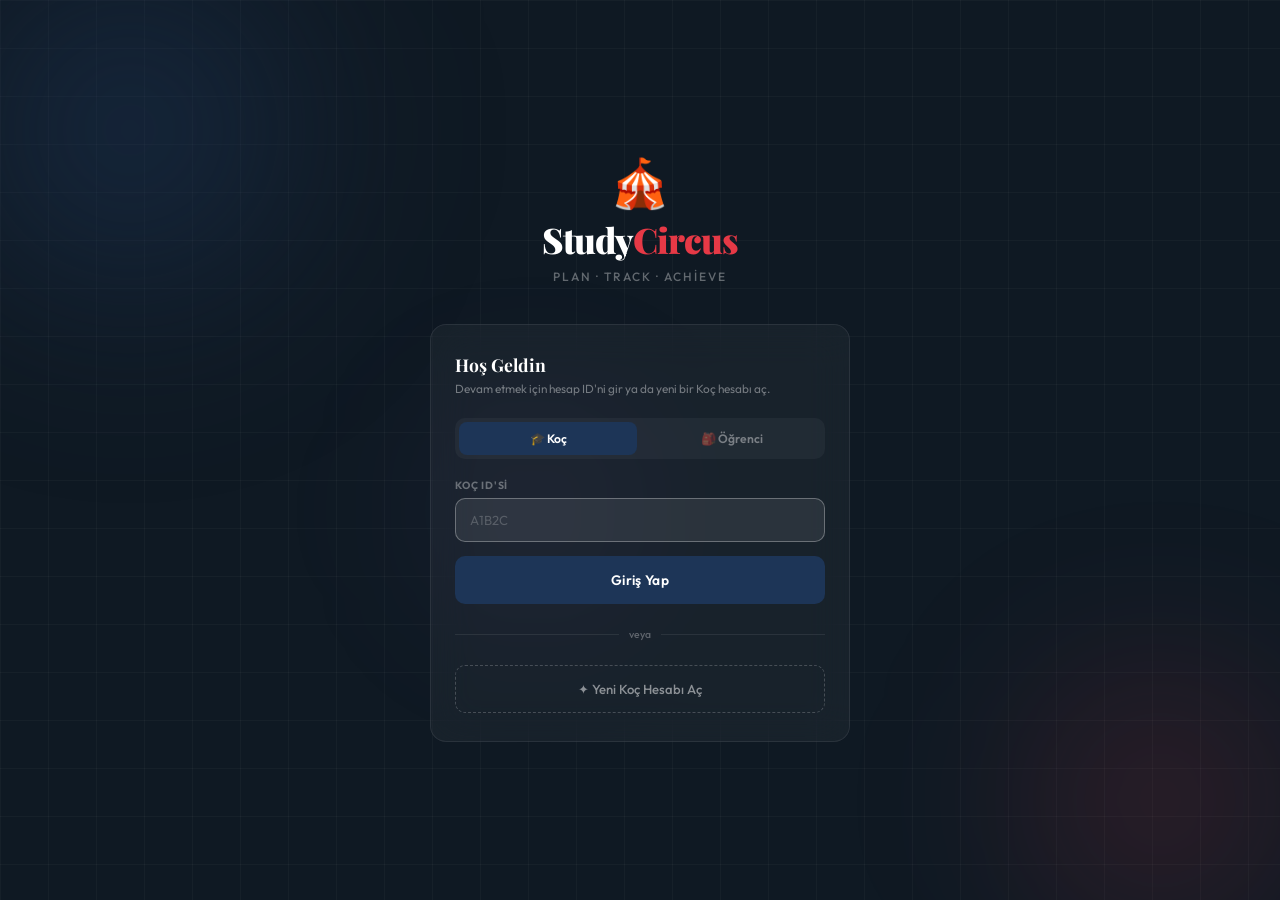
==== commit b25b545b: "Extract CSS & restructure main layout Move large inline stylesheet into a new style.css and update i" ====
--- a/index.html
+++ b/index.html
@@ -1,1108 +1,107 @@
 <!DOCTYPE html>
 <html lang="tr">
 <head>
-<meta charset="UTF-8">
-<meta name="viewport" content="width=device-width, initial-scale=1.0, viewport-fit=cover">
-<title>StudyCircus 🎪</title>
-
-<meta name="description" content="StudyCircus is a colorful and interactive study planner and tracker app. Organize your lectures, plan your study sessions, and track your progress with ease. Whether you're a student looking to stay on top of your coursework or someone who loves learning, StudyCircus has got you covered!">
-<meta name="theme-color" content="#1D3557">
-<meta name="mobile-web-app-capable" content="yes">
-<meta name="apple-mobile-web-app-capable" content="yes">
-<meta name="apple-mobile-web-app-status-bar-style" content="black-translucent">
-<meta name="apple-mobile-web-app-title" content="StudyCircus">
-<link rel="manifest" href="./manifest.json">
-<link rel="apple-touch-icon" href="icon-192.png">
-
-<link href="https://fonts.googleapis.com/css2?family=Playfair+Display:wght@700;900&family=DM+Mono:wght@300;400;500&family=Outfit:wght@300;400;500;600;700&display=swap" rel="stylesheet">
-
-<style>
-/* ═══════════════════════════════════════════════════════════
-   VARIABLES & RESET
-═══════════════════════════════════════════════════════════ */
-:root {
-  --ink:      #0f1923;
-  --navy:     #1D3557;
-  --red:      #E63946;
-  --blue:     #457B9D;
-  --orange:   #E07A5F;
-  --green:    #52B788;
-  --gold:     #F4A261;
-  --purple:   #9B72CF;
-  --cream:    #FDFCDC;
-  --cream2:   #F7F5C8;
-  --white:    #FFFFFF;
-  --border:   rgba(29,53,87,0.12);
-  --border2:  rgba(29,53,87,0.06);
-  --muted:    #8892a0;
-  --shadow-sm: 0 1px 4px rgba(15,25,35,0.06);
-  --shadow:    0 4px 20px rgba(15,25,35,0.1);
-  --shadow-lg: 0 12px 48px rgba(15,25,35,0.15);
-  --radius:    14px;
-  --radius-sm: 8px;
-  --radius-lg: 20px;
-  --header-h: 56px;
-  --safe-bottom: env(safe-area-inset-bottom, 0px);
-  --safe-top:    env(safe-area-inset-top, 0px);
-  --nav-h:    calc(56px + var(--safe-bottom));
-}
-*,*::before,*::after{box-sizing:border-box;margin:0;padding:0;}
-html{
-  -webkit-text-size-adjust:100%;
-  scroll-behavior:smooth;
-  overscroll-behavior:none;
-}
-body{
-  font-family:'Outfit',sans-serif;
-  background:var(--cream);
-  color:var(--ink);
-  min-height:100vh;
-  min-height:100dvh;
-  overflow-x:hidden;
-  -webkit-tap-highlight-color: transparent;
-}
-button{font-family:inherit;cursor:pointer;border:none;background:none;}
-input,textarea,select{font-family:inherit;}
-input:focus,textarea:focus,select:focus{outline:none;}
-a{color:inherit;text-decoration:none;}
-
-/* ═══════════════════════════════════════════════════════════
-   SCROLLBAR
-═══════════════════════════════════════════════════════════ */
-::-webkit-scrollbar{width:5px;height:5px;}
-::-webkit-scrollbar-track{background:transparent;}
-::-webkit-scrollbar-thumb{background:rgba(29,53,87,0.2);border-radius:10px;}
-
-/* ═══════════════════════════════════════════════════════════
-   HEADER
-═══════════════════════════════════════════════════════════ */
-.header{
-  position:sticky;
-  top:0;
-  z-index:50;
-  height:calc(var(--header-h) + var(--safe-top));
-  padding-top:var(--safe-top);
-  background:var(--navy);
-  display:flex;align-items:center;justify-content:space-between;
-  padding-left:16px;padding-right:16px;
-  box-shadow:0 2px 16px rgba(29,53,87,0.3);
-}
-.logo{
-  font-family:'Playfair Display',serif;
-  font-size:1.3rem;font-weight:900;
-  color:#fff;letter-spacing:-0.3px;
-  display:flex;align-items:center;gap:8px;
-  flex-shrink:0;
-}
-.logo em{color:var(--red);font-style:normal;}
-.header-center{
-  display:flex;align-items:center;gap:8px;
-  flex:1;justify-content:center;
-  min-width:0;
-}
-.view-tabs{
-  display:flex;background:rgba(255,255,255,0.1);
-  border-radius:10px;padding:3px;gap:2px;
-}
-.view-tab{
-  padding:5px 14px;border-radius:8px;
-  font-size:0.72rem;font-weight:600;
-  color:rgba(255,255,255,0.55);
-  letter-spacing:0.3px;
-  transition:all 0.2s;
-  white-space:nowrap;
-}
-.view-tab.active{background:white;color:var(--navy);}
-.view-tab:hover:not(.active){color:rgba(255,255,255,0.85);}
-.header-right{
-  display:flex;align-items:center;gap:6px;
-  flex-shrink:0;
-}
-.clock{
-  font-family:'DM Mono',monospace;
-  font-size:0.65rem;color:rgba(255,255,255,0.4);
-  display:none;
-  white-space:nowrap;
-}
-@media(min-width:1200px){.clock{display:block!important;}}
-.icon-btn{
-  width:34px;height:34px;border-radius:9px;
-  background:rgba(255,255,255,0.1);
-  color:rgba(255,255,255,0.7);
-  display:flex;align-items:center;justify-content:center;
-  font-size:0.95rem;transition:all 0.2s;
-  flex-shrink:0;
-  touch-action: manipulation;
-}
-.icon-btn:hover,.icon-btn:active{background:rgba(255,255,255,0.2);color:#fff;}
-
-/* Sync status indicator */
-.sync-badge{
-  display:inline-flex;align-items:center;gap:4px;
-  font-size:0.6rem;font-weight:600;
-  padding:3px 8px;border-radius:20px;
-  background:rgba(255,255,255,0.1);
-  color:rgba(255,255,255,0.6);
-  white-space:nowrap;
-  transition:all 0.3s;
-}
-.sync-badge.syncing{color:#F4A261;background:rgba(244,162,97,0.15);}
-.sync-badge.synced{color:#52B788;background:rgba(82,183,136,0.15);}
-.sync-badge.error{color:#E63946;background:rgba(230,57,70,0.15);}
-.sync-dot{width:6px;height:6px;border-radius:50%;background:currentColor;}
-.sync-badge.syncing .sync-dot{animation:pulse 1s infinite;}
-@keyframes pulse{0%,100%{opacity:1;}50%{opacity:0.3;}}
-
-/* ═══════════════════════════════════════════════════════════
-   GIST CONFIG PANEL (SYNC UI)
-═══════════════════════════════════════════════════════════ */
-.gist-panel-overlay{
-  position:fixed;inset:0;z-index:300;
-  background:rgba(15,25,35,0.6);
-  backdrop-filter:blur(8px);
-  display:flex;align-items:flex-end;justify-content:center;
-  padding:16px;
-  opacity:0;pointer-events:none;
-  transition:opacity 0.2s;
-}
-.gist-panel-overlay.open{opacity:1;pointer-events:all;}
-.gist-panel{
-  background:white;border-radius:var(--radius-lg) var(--radius-lg) 0 0;
-  width:100%;max-width:420px;
-  padding:24px 24px calc(24px + var(--safe-bottom));
-  transform:translateY(100%);
-  transition:transform 0.3s cubic-bezier(.4,0,.2,1);
-}
-.gist-panel-overlay.open .gist-panel{transform:translateY(0);}
-.gist-panel h3{
-  font-family:'Playfair Display',serif;
-  font-size:1.1rem;font-weight:700;
-  color:var(--navy);margin-bottom:6px;
-}
-.gist-panel p{font-size:0.78rem;color:var(--muted);line-height:1.5;margin-bottom:20px;}
-.gist-panel .form-group{margin-bottom:16px;}
-.gist-panel .form-label{font-size:0.68rem;font-weight:700;text-transform:uppercase;letter-spacing:0.6px;color:var(--muted);margin-bottom:6px;display:block;}
-.gist-panel .form-input{
-  width:100%;padding:12px 14px;
-  border:1.5px solid var(--border);
-  border-radius:var(--radius-sm);
-  font-size:1rem;color:var(--ink);
-  background:var(--cream);
-  font-family:'DM Mono',monospace;
-  text-align:center;
-  transition:border 0.15s;
-  text-transform: uppercase;
-}
-.gist-panel .form-input:focus{border-color:var(--navy);background:white;}
-.gist-btn-row{display:flex;gap:8px;margin-top:12px;}
-.gist-btn-save{
-  flex:1;padding:12px;border-radius:var(--radius-sm);
-  background:var(--navy);color:white;
-  font-size:0.85rem;font-weight:600;
-  transition:all 0.15s;
-  display:flex;align-items:center;justify-content:center;gap:6px;
-}
-.gist-btn-cancel{
-  padding:12px 16px;border-radius:var(--radius-sm);
-  background:var(--cream);color:var(--muted);
-  font-size:0.85rem;font-weight:600;border:1.5px solid var(--border);
-  transition:all 0.15s;
-}
-.gist-status{
-  margin-top:10px;font-size:0.74rem;line-height:1.5;
-  padding:8px 12px;border-radius:8px;
-  display:none;
-}
-.gist-status.ok{background:#e8f7f0;color:#2d8a5e;display:block;}
-.gist-status.err{background:#fce8e9;color:#c0232c;display:block;}
-.account-id-display {
-  font-family:'DM Mono',monospace; 
-  font-size:1.8rem; 
-  color:var(--navy); 
-  font-weight:700; 
-  text-align:center; 
-  padding:16px; 
-  background:var(--cream); 
-  border-radius:var(--radius-sm); 
-  border:2px dashed var(--border);
-  letter-spacing: 4px;
-}
-
-/* ═══════════════════════════════════════════════════════════
-   ANALYTICS BAR
-═══════════════════════════════════════════════════════════ */
-.analytics-bar{
-  background:var(--white);
-  border-bottom:1px solid var(--border);
-  padding:10px 16px;
-  display:flex;align-items:center;gap:0;
-  overflow-x:auto;
-  scrollbar-width:none;
-  -webkit-overflow-scrolling:touch;
-}
-.analytics-bar::-webkit-scrollbar{display:none;}
-.astat{
-  display:flex;flex-direction:column;gap:2px;
-  padding:0 16px;
-  border-right:1px solid var(--border);
-  white-space:nowrap;
-  flex-shrink:0;
-}
-.astat:first-child{padding-left:0;}
-.astat:last-child{border-right:none;}
-.astat-label{font-size:0.6rem;font-weight:600;text-transform:uppercase;letter-spacing:0.8px;color:var(--muted);}
-.astat-value{font-family:'DM Mono',monospace;font-size:0.88rem;font-weight:500;color:var(--navy);}
-.astat-value.red{color:var(--red);}
-.astat-value.green{color:var(--green);}
-
-/* ═══════════════════════════════════════════════════════════
-   MAIN LAYOUT
-═══════════════════════════════════════════════════════════ */
-.app-body{
-  display:grid;
-  grid-template-columns:1fr 300px;
-  gap:0;
-  max-width:1440px;
-  margin:0 auto;
-  min-height:calc(100dvh - var(--header-h) - var(--safe-top) - 42px);
-}
-.main-col{
-  padding:20px 20px 100px;
-  min-width:0;
-  -webkit-overflow-scrolling:touch;
-}
-.sidebar-col{
-  border-left:1px solid var(--border);
-  background:var(--white);
-  padding:20px 16px 100px;
-  display:flex;flex-direction:column;gap:16px;
-}
-
-/* ═══════════════════════════════════════════════════════════
-   DATE NAV
-═══════════════════════════════════════════════════════════ */
-.date-nav{
-  display:flex;align-items:center;justify-content:space-between;
-  margin-bottom:16px;
-}
-.date-nav-title{
-  font-family:'Playfair Display',serif;
-  font-size:1.2rem;font-weight:700;color:var(--navy);
-}
-.date-nav-sub{font-size:0.72rem;color:var(--muted);margin-top:1px;}
-.nav-arrows{display:flex;gap:6px;}
-.nav-arrow{
-  width:36px;height:36px;border-radius:8px;
-  border:1.5px solid var(--border);
-  background:white;color:var(--navy);
-  display:flex;align-items:center;justify-content:center;
-  font-size:0.85rem;transition:all 0.15s;
-  touch-action:manipulation;
-}
-.nav-arrow:hover,.nav-arrow:active{background:var(--navy);color:white;border-color:var(--navy);}
-
-/* ═══════════════════════════════════════════════════════════
-   DAILY VIEW
-═══════════════════════════════════════════════════════════ */
-#view-daily{display:none;}
-#view-daily.active{display:block;}
-
-.daily-header-card{
-  background:var(--navy);
-  border-radius:var(--radius-lg);
-  padding:20px 24px;
-  color:white;
-  margin-bottom:16px;
-  position:relative;overflow:hidden;
-}
-.daily-header-card::after{
-  content:'';position:absolute;
-  right:-20px;top:-20px;
-  width:120px;height:120px;
-  border-radius:50%;
-  background:rgba(255,255,255,0.04);
-}
-.daily-date-big{
-  font-family:'Playfair Display',serif;
-  font-size:2.8rem;font-weight:900;line-height:1;
-}
-.daily-date-info{
-  display:flex;align-items:flex-end;justify-content:space-between;
-  margin-top:8px;flex-wrap:wrap;gap:6px;
-}
-.daily-day-name{font-size:0.85rem;font-weight:600;opacity:0.7;letter-spacing:1px;text-transform:uppercase;}
-.daily-context-badge{
-  background:rgba(255,255,255,0.12);
-  padding:4px 12px;border-radius:20px;
-  font-size:0.7rem;font-weight:500;opacity:0.9;
-}
-.exam-alert{
-  background:var(--red);
-  border-radius:var(--radius);
-  padding:12px 16px;
-  color:white;
-  display:flex;align-items:center;gap:10px;
-  margin-bottom:14px;
-  font-size:0.82rem;font-weight:600;
-}
-
-/* Daily log */
-.daily-log-card{
-  background:white;border-radius:var(--radius);
-  border:1.5px solid var(--border);
-  padding:16px;margin-bottom:14px;
-  overflow:hidden;
-}
-.card-header-row{
-  display:flex;align-items:center;justify-content:space-between;
-  margin-bottom:12px;
-}
-.card-title{
-  font-size:0.78rem;font-weight:700;text-transform:uppercase;
-  letter-spacing:0.8px;color:var(--muted);
-}
-/* Responsive log grid */
-.log-grid{display:grid;grid-template-columns:1fr 1fr;gap:10px;}
-@media(max-width:480px){.log-grid{grid-template-columns:1fr;}}
-.log-field{display:flex;flex-direction:column;gap:4px;}
-.log-label{font-size:0.68rem;font-weight:600;color:var(--muted);text-transform:uppercase;letter-spacing:0.5px;}
-.log-input{
-  background:var(--cream);
-  border:1.5px solid var(--border);
-  border-radius:var(--radius-sm);
-  padding:9px 10px;
-  font-size:0.85rem;color:var(--ink);
-  transition:border 0.15s;
-  width:100%;
-  min-height:42px;
-}
-.log-input:focus{border-color:var(--navy);}
-.log-textarea{
-  resize:vertical;min-height:70px;
-  background:var(--cream);
-  border:1.5px solid var(--border);
-  border-radius:var(--radius-sm);
-  padding:9px 10px;
-  font-size:0.82rem;color:var(--ink);
-  line-height:1.5;
-  transition:border 0.15s;
-  width:100%;
-}
-.log-textarea:focus{border-color:var(--navy);}
-.mood-row{
-  display:flex;gap:6px;flex-wrap:wrap;
-}
-.mood-btn{
-  padding:7px 12px;border-radius:20px;
-  font-size:0.75rem;font-weight:500;
-  border:1.5px solid var(--border);
-  background:white;color:var(--muted);
-  transition:all 0.15s;
-  touch-action:manipulation;
-  min-height:36px;
-}
-.mood-btn.active{border-color:var(--navy);background:var(--navy);color:white;}
-.save-log-btn{
-  margin-top:12px;width:100%;
-  padding:11px;border-radius:var(--radius-sm);
-  background:var(--navy);color:white;
-  font-size:0.82rem;font-weight:600;
-  letter-spacing:0.3px;
-  transition:all 0.15s;
-  min-height:44px;
-  touch-action:manipulation;
-}
-.save-log-btn:hover,.save-log-btn:active{background:#0f2440;}
-.save-log-btn.saved{background:var(--green);}
-
-/* Blocks */
-.blocks-section-title{
-  font-size:0.72rem;font-weight:700;text-transform:uppercase;
-  letter-spacing:0.8px;color:var(--muted);
-  margin-bottom:10px;
-  display:flex;align-items:center;justify-content:space-between;
-}
-.add-block-btn{
-  display:flex;align-items:center;gap:4px;
-  padding:6px 12px;border-radius:6px;
-  font-size:0.7rem;font-weight:600;
-  background:var(--cream);color:var(--navy);
-  border:1.5px solid var(--border);
-  transition:all 0.15s;
-  touch-action:manipulation;
-  min-height:32px;
-}
-.add-block-btn:hover,.add-block-btn:active{background:var(--navy);color:white;border-color:var(--navy);}
-
-.block-item{
-  background:white;border-radius:var(--radius);
-  border:1.5px solid var(--border);
-  padding:14px 16px;
-  margin-bottom:8px;
-  position:relative;
-  transition:all 0.15s;
-  cursor:pointer;
-  -webkit-user-select:none;user-select:none;
-}
-.block-item:hover{box-shadow:var(--shadow);}
-.block-item.completed{opacity:0.55;}
-.block-item .block-stripe{
-  position:absolute;left:0;top:0;bottom:0;
-  width:4px;border-radius:4px 0 0 4px;
-}
-.block-item .block-content{padding-left:8px;}
-.block-item .bi-label{font-size:0.6rem;font-weight:700;text-transform:uppercase;letter-spacing:0.8px;margin-bottom:3px;}
-.block-item .bi-title{font-size:0.88rem;font-weight:600;color:var(--ink);margin-bottom:3px;}
-.block-item .bi-desc{font-size:0.74rem;color:#666;line-height:1.5;}
-.block-item .bi-meta{display:flex;gap:8px;align-items:center;margin-top:6px;flex-wrap:wrap;}
-.bi-tag{
-  padding:2px 8px;border-radius:20px;
-  font-size:0.62rem;font-weight:600;
-  background:var(--cream);color:var(--muted);
-  border:1px solid var(--border);
-}
-.block-actions{
-  position:absolute;right:10px;top:10px;
-  display:flex;gap:4px;
-}
-@media(hover:hover){
-  .block-actions{opacity:0;transition:opacity 0.15s;}
-  .block-item:hover .block-actions{opacity:1;}
-}
-.block-act-btn{
-  width:30px;height:30px;border-radius:6px;
-  background:var(--cream);border:1px solid var(--border);
-  font-size:0.78rem;color:var(--muted);
-  display:flex;align-items:center;justify-content:center;
-  transition:all 0.15s;
-  touch-action:manipulation;
-}
-.block-act-btn:hover,.block-act-btn:active{background:var(--red);color:white;border-color:var(--red);}
-.block-act-btn.edit:hover,.block-act-btn.edit:active{background:var(--navy);color:white;border-color:var(--navy);}
-.block-act-btn.check:hover,.block-act-btn.check:active{background:var(--green);color:white;border-color:var(--green);}
-
-/* ═══════════════════════════════════════════════════════════
-   WEEKLY VIEW
-═══════════════════════════════════════════════════════════ */
-#view-weekly{display:none;}
-#view-weekly.active{display:block;}
-
-.week-grid{
-  display:grid;
-  grid-template-columns:repeat(auto-fill,minmax(260px,1fr));
-  gap:14px;
-}
-@media(max-width:600px){.week-grid{grid-template-columns:1fr;}}
-
-.wday-card{
-  background:white;
-  border-radius:var(--radius);
-  border:1.5px solid var(--border);
-  overflow:hidden;
-  transition:all 0.2s;
-  cursor:pointer;
-  touch-action:manipulation;
-}
-.wday-card:hover{transform:translateY(-2px);box-shadow:var(--shadow);}
-.wday-card.today{border-color:var(--red);box-shadow:0 0 0 3px rgba(230,57,70,0.1);}
-.wday-card.exam-day{border-color:var(--orange);}
-.wday-head{
-  padding:14px 16px 12px;
-  background:var(--navy);color:white;
-  display:flex;align-items:flex-start;justify-content:space-between;
-}
-.wday-head.today-head{background:var(--red);}
-.wday-date{font-family:'Playfair Display',serif;font-size:1.6rem;font-weight:900;line-height:1;}
-.wday-name{font-size:0.68rem;font-weight:600;letter-spacing:1px;text-transform:uppercase;opacity:0.65;margin-top:2px;}
-.wday-ctx{font-size:0.6rem;background:rgba(255,255,255,0.1);padding:3px 8px;border-radius:20px;opacity:0.85;white-space:nowrap;max-width:110px;overflow:hidden;text-overflow:ellipsis;}
-.wday-body{padding:10px;}
-.wday-exam-pill{
-  display:inline-flex;align-items:center;gap:4px;
-  background:rgba(230,57,70,0.1);color:var(--red);
-  font-size:0.62rem;font-weight:700;text-transform:uppercase;letter-spacing:0.5px;
-  padding:3px 8px;border-radius:20px;
-  margin-bottom:8px;border:1px solid rgba(230,57,70,0.2);
-}
-.wday-block{
-  border-radius:8px;padding:9px 10px;margin-bottom:6px;
-  border:1px solid transparent;position:relative;overflow:hidden;
-}
-.wday-block::before{content:'';position:absolute;left:0;top:0;bottom:0;width:3px;}
-.wday-block .wb-label{font-size:0.58rem;font-weight:700;text-transform:uppercase;letter-spacing:0.5px;margin-bottom:2px;}
-.wday-block .wb-title{font-size:0.76rem;font-weight:600;color:var(--ink);line-height:1.3;}
-.wday-stats{margin-top:8px;padding-top:8px;border-top:1px solid var(--border2);display:flex;gap:8px;align-items:center;}
-.wday-stat{font-size:0.65rem;color:var(--muted);display:flex;align-items:center;gap:3px;}
-.today-badge-sm{
-  background:var(--red);color:white;
-  font-size:0.58rem;font-weight:700;text-transform:uppercase;
-  padding:2px 7px;border-radius:20px;letter-spacing:0.5px;
-  margin-bottom:6px;display:inline-block;
-}
-.add-day-btn{
-  border:2px dashed var(--border);
-  border-radius:var(--radius);
-  background:transparent;
-  display:flex;flex-direction:column;align-items:center;justify-content:center;
-  gap:8px;padding:32px;
-  color:var(--muted);font-size:0.8rem;font-weight:500;
-  cursor:pointer;transition:all 0.2s;
-  min-height:120px;touch-action:manipulation;
-}
-.add-day-btn:hover,.add-day-btn:active{border-color:var(--navy);color:var(--navy);background:rgba(29,53,87,0.03);}
-.add-day-btn .plus{font-size:1.5rem;}
-
-/* ═══════════════════════════════════════════════════════════
-   MONTHLY VIEW
-═══════════════════════════════════════════════════════════ */
-#view-monthly{display:none;}
-#view-monthly.active{display:block;}
-
-.month-grid{display:grid;grid-template-columns:repeat(7,1fr);gap:4px;}
-@media(max-width:480px){.month-grid{gap:2px;}}
-
-.month-head-cell{
-  text-align:center;
-  font-size:0.62rem;font-weight:700;text-transform:uppercase;
-  letter-spacing:0.5px;color:var(--muted);
-  padding:6px 0 10px;
-}
-.month-cell{
-  background:white;border-radius:10px;
-  border:1.5px solid var(--border);
-  min-height:72px;padding:6px;
-  position:relative;transition:all 0.15s;cursor:pointer;
-  touch-action:manipulation;
-}
-@media(max-width:480px){.month-cell{min-height:52px;padding:5px;border-radius:6px;}}
-.month-cell:hover,.month-cell:active{box-shadow:var(--shadow);}
-.month-cell.empty{background:transparent;border-color:transparent;cursor:default;}
-.month-cell.today{border-color:var(--red);}
-.month-cell.has-exam{border-color:var(--orange);}
-.mc-date{font-family:'DM Mono',monospace;font-size:0.78rem;font-weight:500;color:var(--navy);margin-bottom:4px;}
-.mc-today-dot{
-  background:var(--red);color:white;
-  width:22px;height:22px;border-radius:50%;
-  display:flex;align-items:center;justify-content:center;
-  font-size:0.68rem;margin-bottom:4px;
-}
-.mc-dots{display:flex;gap:3px;flex-wrap:wrap;}
-.mc-dot{width:6px;height:6px;border-radius:50%;}
-.mc-exam{font-size:0.55rem;font-weight:700;color:var(--red);margin-top:3px;overflow:hidden;text-overflow:ellipsis;white-space:nowrap;}
-
-/* ═══════════════════════════════════════════════════════════
-   SIDEBAR COMPONENTS
-═══════════════════════════════════════════════════════════ */
-.sb-section{
-  background:white;border-radius:var(--radius);
-  border:1.5px solid var(--border);
-  overflow:hidden;
-}
-.sb-head{
-  padding:12px 14px;
-  background:var(--navy);color:white;
-  font-size:0.78rem;font-weight:700;
-  letter-spacing:0.3px;
-  display:flex;align-items:center;justify-content:space-between;
-}
-.sb-head .sb-add-btn{
-  background:rgba(255,255,255,0.15);color:white;border-radius:6px;
-  padding:4px 10px;font-size:0.65rem;font-weight:600;
-  transition:all 0.15s;touch-action:manipulation;min-height:28px;
-}
-.sb-head .sb-add-btn:hover,.sb-head .sb-add-btn:active{background:rgba(255,255,255,0.25);}
-.sb-body{padding:12px 14px;}
-
-.cd-grid{display:grid;grid-template-columns:1fr 1fr;gap:8px;}
-.cd-item{background:var(--cream);border-radius:10px;padding:10px 11px;border:1px solid var(--border);}
-.cd-name{font-size:0.62rem;font-weight:700;text-transform:uppercase;letter-spacing:0.4px;color:var(--muted);margin-bottom:3px;}
-.cd-days{font-family:'DM Mono',monospace;font-size:1.5rem;font-weight:500;line-height:1;color:var(--navy);}
-.cd-days.urgent{color:var(--red);}
-.cd-days.soon{color:var(--orange);}
-.cd-unit{font-size:0.6rem;color:var(--muted);margin-left:2px;}
-.cd-date{font-size:0.6rem;color:var(--muted);margin-top:2px;}
-.cd-item.done .cd-days{color:var(--green);font-size:1.1rem;}
-
-
-.subject-row{
-  display:flex;align-items:center;gap:8px;
-  padding:10px 0;border-bottom:1px solid var(--border2);
-  cursor:pointer;transition:all 0.15s;touch-action:manipulation;
-  min-height:44px;
-}
-.subject-row:last-child{border-bottom:none;}
-.subject-row:hover,.subject-row:active{opacity:0.7;}
-.subj-dot{width:10px;height:10px;border-radius:50%;flex-shrink:0;}
-.subj-name{font-size:0.8rem;font-weight:600;flex:1;}
-.subj-exam{font-family:'DM Mono',monospace;font-size:0.65rem;color:var(--muted);}
-.subj-edit-icon{font-size:0.75rem;color:var(--muted);}
-@media(hover:hover){.subj-edit-icon{opacity:0;}.subject-row:hover .subj-edit-icon{opacity:1;}}
-
-.prog-item{margin-bottom:12px;}
-.prog-item:last-child{margin-bottom:0;}
-.prog-row{display:flex;justify-content:space-between;margin-bottom:4px;}
-.prog-name{font-size:0.75rem;font-weight:600;}
-.prog-pct{font-family:'DM Mono',monospace;font-size:0.72rem;color:var(--muted);}
-.prog-bar{height:6px;background:var(--cream);border-radius:20px;overflow:hidden;}
-.prog-fill{height:100%;border-radius:20px;transition:width 0.6s cubic-bezier(.4,0,.2,1);}
-
-.note-item{
-  padding:9px 32px 9px 10px;border-radius:8px;
-  background:var(--cream);border:1px solid var(--border);
-  margin-bottom:6px;font-size:0.76rem;line-height:1.5;
-  color:#444;position:relative;
-}
-.note-item .note-del{
-  position:absolute;right:8px;top:50%;transform:translateY(-50%);
-  font-size:0.75rem;color:var(--muted);
-  background:none;border:none;cursor:pointer;
-  padding:4px;touch-action:manipulation;
-  min-width:24px;min-height:24px;
-  display:flex;align-items:center;justify-content:center;
-}
-.note-add{display:flex;gap:6px;margin-top:8px;}
-.note-add input{
-  flex:1;padding:9px 10px;
-  border:1.5px solid var(--border);border-radius:8px;
-  font-size:0.76rem;background:var(--cream);
-  min-height:40px;
-}
-.note-add input:focus{border-color:var(--navy);}
-.note-add button{
-  padding:9px 14px;border-radius:8px;
-  background:var(--navy);color:white;
-  font-size:0.74rem;font-weight:600;
-  transition:all 0.15s;touch-action:manipulation;
-  min-height:40px;
-}
-.note-add button:hover,.note-add button:active{background:#0f2440;}
-
-canvas.donut{display:block;margin:0 auto;}
-.pie-legend{display:flex;flex-direction:column;gap:6px;}
-.pie-leg-item{display:flex;align-items:center;gap:8px;}
-.pie-leg-dot{width:8px;height:8px;border-radius:50%;flex-shrink:0;}
-.pie-leg-name{font-size:0.74rem;flex:1;}
-.pie-leg-val{font-family:'DM Mono',monospace;font-size:0.72rem;color:var(--muted);}
-
-/* ═══════════════════════════════════════════════════════════
-   MODALS
-═══════════════════════════════════════════════════════════ */
-.overlay{
-  position:fixed;inset:0;z-index:200;
-  background:rgba(15,25,35,0.55);
-  backdrop-filter:blur(6px);
-  display:flex;align-items:flex-end;justify-content:center;
-  padding:0;
-  opacity:0;pointer-events:none;
-  transition:opacity 0.2s;
-  overflow:hidden;
-}
-.overlay.open{opacity:1;pointer-events:all;}
-
-@media(min-width:600px){
-  .overlay{align-items:center;padding:16px;}
-}
-
-.modal{
-  background:white;
-  border-radius:var(--radius-lg) var(--radius-lg) 0 0;
-  width:100%;max-width:500px;
-  max-height:90dvh;overflow-y:auto;
-  transform:translateY(100%);
-  transition:transform 0.3s cubic-bezier(.4,0,.2,1);
-  box-shadow:var(--shadow-lg);
-  padding-bottom:var(--safe-bottom);
-  -webkit-overflow-scrolling:touch;
-}
-.overlay.open .modal{transform:translateY(0);}
-
-@media(min-width:600px){
-  .modal{
-    border-radius:var(--radius-lg);
-    max-height:88vh;
-    transform:translateY(20px) scale(0.97);
-    padding-bottom:0;
-  }
-  .overlay.open .modal{transform:translateY(0) scale(1);}
-}
-
-.modal::before{
-  content:'';display:block;
-  width:36px;height:4px;border-radius:2px;
-  background:var(--border);
-  margin:12px auto 0;
-}
-@media(min-width:600px){.modal::before{display:none;}}
-
-.modal-head{
-  padding:16px 20px 14px;
-  border-bottom:1px solid var(--border);
-  display:flex;align-items:center;justify-content:space-between;
-  position:sticky;top:0;background:white;z-index:1;
-}
-.modal-title{font-family:'Playfair Display',serif;font-size:1.1rem;font-weight:700;color:var(--navy);}
-.modal-close{
-  width:32px;height:32px;border-radius:8px;
-  background:var(--cream);color:var(--muted);
-  display:flex;align-items:center;justify-content:center;
-  font-size:1rem;transition:all 0.15s;touch-action:manipulation;
-}
-.modal-close:hover,.modal-close:active{background:var(--red);color:white;}
-.modal-body{padding:16px 20px 20px;}
-
-.form-group{margin-bottom:14px;}
-.form-label{font-size:0.7rem;font-weight:700;text-transform:uppercase;letter-spacing:0.6px;color:var(--muted);margin-bottom:5px;display:block;}
-.form-input{
-  width:100%;padding:10px 12px;
-  border:1.5px solid var(--border);border-radius:var(--radius-sm);
-  font-size:0.88rem;color:var(--ink);background:var(--cream);
-  transition:border 0.15s;min-height:44px;
-}
-.form-input:focus{border-color:var(--navy);background:white;}
-.form-textarea{
-  width:100%;padding:10px 12px;
-  border:1.5px solid var(--border);border-radius:var(--radius-sm);
-  font-size:0.84rem;color:var(--ink);background:var(--cream);
-  resize:vertical;min-height:80px;line-height:1.5;
-  transition:border 0.15s;
-}
-.form-textarea:focus{border-color:var(--navy);background:white;}
-.form-select{
-  width:100%;padding:10px 12px;
-  border:1.5px solid var(--border);border-radius:var(--radius-sm);
-  font-size:0.88rem;color:var(--ink);background:var(--cream);
-  appearance:none;
-  background-image:url("data:image/svg+xml,%3Csvg xmlns='http://www.w3.org/2000/svg' width='12' height='8' viewBox='0 0 12 8'%3E%3Cpath d='M1 1l5 5 5-5' stroke='%238892a0' stroke-width='1.5' fill='none'/%3E%3C/svg%3E");
-  background-repeat:no-repeat;background-position:right 12px center;
-  cursor:pointer;min-height:44px;
-}
-.form-select:focus{border-color:var(--navy);}
-.form-row{display:grid;grid-template-columns:1fr 1fr;gap:10px;}
-@media(max-width:480px){.form-row{grid-template-columns:1fr;}}
-.btn-primary{
-  width:100%;padding:12px;border-radius:var(--radius-sm);
-  background:var(--navy);color:white;
-  font-size:0.85rem;font-weight:600;
-  transition:all 0.15s;min-height:46px;touch-action:manipulation;
-}
-.btn-primary:hover,.btn-primary:active{background:#0f2440;}
-.btn-danger{
-  padding:10px 16px;border-radius:var(--radius-sm);
-  background:rgba(230,57,70,0.1);color:var(--red);
-  font-size:0.8rem;font-weight:600;border:1.5px solid rgba(230,57,70,0.2);
-  transition:all 0.15s;min-height:42px;touch-action:manipulation;
-}
-.btn-danger:hover,.btn-danger:active{background:var(--red);color:white;}
-.btn-row{display:flex;gap:8px;justify-content:flex-end;align-items:center;}
-
-.color-picker-row{display:flex;gap:8px;flex-wrap:wrap;}
-.color-swatch{
-  width:32px;height:32px;border-radius:50%;cursor:pointer;
-  border:2.5px solid transparent;transition:all 0.15s;
-  touch-action:manipulation;
-}
-.color-swatch.selected{border-color:var(--ink);transform:scale(1.15);}
-
-.cat-grid{display:flex;flex-wrap:wrap;gap:6px;}
-.cat-tag{
-  padding:6px 12px;border-radius:20px;
-  font-size:0.72rem;font-weight:600;
-  border:1.5px solid;cursor:pointer;
-  transition:all 0.15s;
-  display:flex;align-items:center;gap:5px;
-  min-height:34px;
-}
-.cat-tag.active{color:white;}
-
-/* ═══════════════════════════════════════════════════════════
-   MOBILE NAV
-═══════════════════════════════════════════════════════════ */
-.mobile-nav{
-  display:none;
-  position:fixed;bottom:0;left:0;right:0;z-index:60;
-  background:white;border-top:1px solid var(--border);
-  padding-top:8px;
-  padding-bottom:calc(8px + var(--safe-bottom));
-  box-shadow:0 -4px 20px rgba(15,25,35,0.1);
-}
-.mobile-nav-inner{display:flex;justify-content:space-around;}
-.mnav-btn{
-  display:flex;flex-direction:column;align-items:center;gap:3px;
-  padding:4px 16px;
-  font-size:0.6rem;font-weight:600;text-transform:uppercase;letter-spacing:0.4px;
-  color:var(--muted);transition:color 0.15s;
-  min-height:48px;touch-action:manipulation;
-  min-width:60px;
-}
-.mnav-btn.active{color:var(--navy);}
-.mnav-btn .icon{font-size:1.3rem;line-height:1.2;}
-
-/* ═══════════════════════════════════════════════════════════
-   RESPONSIVE
-═══════════════════════════════════════════════════════════ */
-@media(max-width:900px){
-  .app-body{grid-template-columns:1fr;}
-  .sidebar-col{display:none;}
-  .sidebar-col.mobile-open{
-    display:flex;
-    position:fixed;inset:0;
-    top:calc(var(--header-h) + var(--safe-top));
-    z-index:55;overflow-y:auto;
-    padding:16px 16px calc(80px + var(--safe-bottom));
-    background:var(--cream);
-    -webkit-overflow-scrolling:touch;
-  }
-  .mobile-nav{display:block;}
-  .header-center .clock{display:none!important;}
-  .view-tabs{display:none;}
-}
-@media(max-width:600px){
-  .header{padding-left:12px;padding-right:12px;}
-  .logo{font-size:1.05rem;}
-  .main-col{padding:12px 12px calc(80px + var(--safe-bottom));}
-  .analytics-bar{padding:8px 12px;}
-}
-
-/* ═══════════════════════════════════════════════════════════
-   UTILITIES
-═══════════════════════════════════════════════════════════ */
-@keyframes fadeUp{from{opacity:0;transform:translateY(12px);}to{opacity:1;transform:translateY(0);}}
-.fade-up{animation:fadeUp 0.35s ease both;}
-.hidden{display:none!important;}
-
-.empty-state{text-align:center;padding:40px 20px;color:var(--muted);font-size:0.82rem;}
-.empty-state .es-icon{font-size:2.5rem;margin-bottom:8px;}
-
-.toast{
-  position:fixed;bottom:calc(72px + var(--safe-bottom));left:50%;
-  transform:translateX(-50%) translateY(20px);
-  background:var(--navy);color:white;
-  padding:10px 20px;border-radius:20px;
-  font-size:0.8rem;font-weight:500;
-  z-index:999;opacity:0;pointer-events:none;
-  transition:all 0.3s;white-space:nowrap;
-  max-width:calc(100vw - 32px);
-  text-overflow:ellipsis;overflow:hidden;
-}
-.toast.show{opacity:1;transform:translateX(-50%) translateY(0);}
-
-/* Links */
-.add-link-btn{
-  display:inline-flex;align-items:center;gap:4px;
-  padding:6px 12px;border-radius:6px;font-size:0.7rem;font-weight:600;
-  background:var(--cream);color:var(--navy);
-  border:1.5px dashed var(--border);margin-top:6px;
-  transition:all 0.15s;touch-action:manipulation;min-height:36px;
-}
-.add-link-btn:hover,.add-link-btn:active{background:var(--navy);color:white;border-color:var(--navy);}
-.link-row{display:flex;gap:6px;align-items:center;margin-bottom:6px;}
-.link-row input{
-  flex:1;padding:8px 10px;
-  border:1.5px solid var(--border);border-radius:var(--radius-sm);
-  font-size:0.78rem;color:var(--ink);background:var(--cream);
-  transition:border 0.15s;min-height:40px;
-}
-.link-row input:focus{border-color:var(--navy);background:white;}
-.link-row input.url-input{flex:2;}
-.link-row-del{
-  width:32px;height:32px;border-radius:6px;flex-shrink:0;
-  background:var(--cream);border:1px solid var(--border);
-  font-size:0.75rem;color:var(--muted);
-  display:flex;align-items:center;justify-content:center;
-  transition:all 0.15s;cursor:pointer;touch-action:manipulation;
-}
-.link-row-del:hover,.link-row-del:active{background:var(--red);color:white;border-color:var(--red);}
-.block-links{display:flex;flex-wrap:wrap;gap:5px;margin-top:7px;}
-.block-link-pill{
-  display:inline-flex;align-items:center;gap:4px;
-  padding:3px 10px;border-radius:20px;
-  font-size:0.65rem;font-weight:600;
-  background:rgba(29,53,87,0.07);color:var(--navy);
-  border:1px solid rgba(29,53,87,0.15);
-  text-decoration:none;transition:all 0.15s;cursor:pointer;
-  max-width:160px;overflow:hidden;text-overflow:ellipsis;white-space:nowrap;
-  min-height:28px;
-}
-.block-link-pill:hover,.block-link-pill:active{background:var(--navy);color:white;}
-.detail-links{display:flex;flex-wrap:wrap;gap:8px;margin-bottom:16px;}
-.detail-link-pill{
-  display:inline-flex;align-items:center;gap:6px;
-  padding:8px 14px;border-radius:20px;
-  font-size:0.76rem;font-weight:600;
-  background:rgba(29,53,87,0.07);color:var(--navy);
-  border:1.5px solid rgba(29,53,87,0.15);
-  text-decoration:none;transition:all 0.15s;min-height:38px;
-}
-.detail-link-pill:hover,.detail-link-pill:active{background:var(--navy);color:white;}
-
-/* ═══════════════════════════════════════════════════════════
-   YENİ EKLENENLER: Haftalık Blok, Paneller ve Yatay Ekran
-═══════════════════════════════════════════════════════════ */
-/* Haftalık görünümde tamamlanan bloklar */
-.wday-block.completed { opacity: 0.55; text-decoration: line-through; }
-
-/* Panel Daralt/Genişlet Tasarımı */
-.sb-section { flex-shrink: 0; transition: order 0.3s ease; }
-.sb-head { cursor: pointer; user-select: none; }
-.sb-head-title { display: flex; align-items: center; gap: 8px; }
-.sb-toggle-icon { font-size: 0.75rem; transition: transform 0.2s ease; opacity: 0.8; }
-.sb-section.collapsed .sb-toggle-icon { transform: rotate(-90deg); }
-.sb-section.collapsed .sb-body { display: none; }
-
-/* Panel Yönetici Modal Öğeleri */
-.panel-mgr-item { display: flex; align-items: center; justify-content: space-between; padding: 12px 16px; background: var(--cream); border: 1.5px solid var(--border); margin-bottom: 8px; border-radius: 12px; transition: all 0.2s; }
-.panel-mgr-item.hidden-panel { opacity: 0.5; background: transparent; border-style: dashed; }
-.panel-actions { display: flex; gap: 6px; }
-.panel-action-btn { width: 32px; height: 32px; background: white; border: 1.5px solid var(--border); border-radius: 8px; display: flex; align-items: center; justify-content: center; font-size: 0.9rem; transition: all 0.15s; touch-action: manipulation; }
-.panel-action-btn:hover:not(:disabled) { background: var(--navy); color: white; border-color: var(--navy); }
-.panel-action-btn:disabled { opacity: 0.3; cursor: not-allowed; }
-
-/* Yatay (Landscape) Mobil/Tablet Cihaz İyileştirmesi */
-@media (max-width: 900px) and (orientation: landscape) {
-  .sidebar-col.mobile-open { padding-bottom: 80px; }
-  .mobile-nav { padding-top: 4px; padding-bottom: calc(4px + var(--safe-bottom)); }
-  .mnav-btn { min-height: 44px; flex-direction: row; gap: 8px; }
-  .mnav-btn .icon { font-size: 1.1rem; }
-}
-</style>
+  <meta charset="UTF-8">
+  <meta name="viewport" content="width=device-width, initial-scale=1.0, viewport-fit=cover">
+  <title>StudyCircus 🎪</title>
+
+  <meta name="description" content="StudyCircus is a colorful and interactive study planner and tracker app.">
+  <meta name="theme-color" content="#1D3557">
+  <meta name="mobile-web-app-capable" content="yes">
+  <meta name="apple-mobile-web-app-capable" content="yes">
+  <meta name="apple-mobile-web-app-status-bar-style" content="black-translucent">
+  <meta name="apple-mobile-web-app-title" content="StudyCircus">
+  
+  <link rel="manifest" href="./manifest.json">
+  <link rel="apple-touch-icon" href="icon-192.png">
+
+  <link href="https://fonts.googleapis.com/css2?family=Playfair+Display:wght@700;900&family=DM+Mono:wght@300;400;500&family=Outfit:wght@300;400;500;600;700&display=swap" rel="stylesheet">
+  
+  <link rel="stylesheet" href="./style.css">
 </head>
 <body>
 
-<header class="header">
-  <div class="logo">🎪 Study<em>Circus</em></div>
-  <div class="header-center">
-    <div class="view-tabs" id="desktopViewTabs">
-      <button class="view-tab" onclick="switchView('daily')"   id="tab-daily">Günlük</button>
-      <button class="view-tab" onclick="switchView('weekly')"  id="tab-weekly">Haftalık</button>
-      <button class="view-tab" onclick="switchView('monthly')" id="tab-monthly">Aylık</button>
-    </div>
-  </div>
-  <div class="header-right">
-    <div class="clock" id="liveClock"></div>
-    <div class="sync-badge" id="syncBadge" onclick="openGistPanel()" title="Senkronizasyon Ayarları" style="cursor:pointer">
-      <div class="sync-dot"></div>
-      <span id="syncLabel">Sync</span>
-    </div>
-    <button class="icon-btn" onclick="openModal('addDayModal')" title="Gün ekle">＋</button>
-    <button class="icon-btn" onclick="openManagePanelsModal()" title="Panelleri Yönet" id="panelManageBtn">☰</button>
-  </div>
-</header>
-
-<div class="analytics-bar" id="analyticsBar"></div>
-
-<div class="app-body">
-  <div class="main-col">
-    <div class="date-nav" id="dateNav">
-      <div>
-        <div class="date-nav-title" id="dateNavTitle">—</div>
-        <div class="date-nav-sub" id="dateNavSub">—</div>
-      </div>
-      <div class="nav-arrows">
-        <button class="nav-arrow" onclick="navigate(-1)">←</button>
-        <button class="nav-arrow" onclick="goToday()">Bugün</button>
-        <button class="nav-arrow" onclick="navigate(1)">→</button>
-      </div>
-    </div>
-
-    <div id="view-daily"><div id="dailyContent"></div></div>
-    <div id="view-weekly"><div class="week-grid" id="weekGrid"></div></div>
-    <div id="view-monthly"><div class="month-grid" id="monthGrid"></div></div>
-  </div>
-
-  <aside class="sidebar-col" id="sidebarCol">
-    <div class="sb-section" id="panel-countdown">
-      <div class="sb-head" onclick="togglePanel('panel-countdown')">
-        <div class="sb-head-title"><span class="sb-toggle-icon">▼</span> ⏳ Geri Sayım</div>
-      </div>
-      <div class="sb-body"><div class="cd-grid" id="countdownGrid"></div></div>
-    </div>
-    <div class="sb-section" id="panel-subjects">
-      <div class="sb-head" onclick="togglePanel('panel-subjects')">
-        <div class="sb-head-title"><span class="sb-toggle-icon">▼</span> 📚 Dersler</div>
-        <button class="sb-add-btn" onclick="event.stopPropagation(); openModal('addSubjectModal')">+ Ekle</button>
-      </div>
-      <div class="sb-body"><div class="subject-list" id="subjectList"></div></div>
-    </div>
-    <div class="sb-section" id="panel-categories">
-      <div class="sb-head" onclick="togglePanel('panel-categories')">
-        <div class="sb-head-title"><span class="sb-toggle-icon">▼</span> 🏷 Kategoriler</div>
-        <button class="sb-add-btn" onclick="event.stopPropagation(); openModal('addCategoryModal')">+ Ekle</button>
-      </div>
-      <div class="sb-body"><div class="cat-grid" id="categoryList"></div></div>
-    </div>
-    <div class="sb-section" id="panel-analytics">
-      <div class="sb-head" onclick="togglePanel('panel-analytics')">
-        <div class="sb-head-title"><span class="sb-toggle-icon">▼</span> 📊 Analitik</div>
+<div class="app-container">
+  <header class="header">
+    <div class="header-left">
+      <div class="logo" onclick="location.reload()">StudyCircus <span>🎪</span></div>
+    </div>
+    <div class="header-right">
+      <div class="clock" id="liveClock">00:00</div>
+      
+      <span id="autoSaveIndicator" style="font-size: 0.65rem; font-weight: 600; color: var(--muted); opacity: 0; transition: opacity 0.3s; margin-right: 12px; font-family:'DM Mono', monospace;">Kaydedildi ✓</span>
+
+      <span class="ticket-display" id="ticketDisplay" onclick="isCoach() && openEconomyPanel()" title="Ticket Bakiyesi">🎟️ 0</span>
+      <span class="role-badge" id="roleBadge">—</span>
+      
+      <button class="icon-btn coach-only" onclick="openEconomyPanel()" title="Onay Paneli" style="position:relative;">
+        ✅
+        <span class="pending-badge" id="pendingBadge"></span>
+      </button>
+
+      <button class="icon-btn" onclick="toggleTheme()" id="themeToggleBtn" title="Gece Modu">🌙</button>
+      <button class="icon-btn sync-badge" id="syncBadge" onclick="openGistPanel()" title="Cloud Sync">☁️</button>
+      <button class="icon-btn" onclick="toggleSidebar()" title="Kişisel Panel">👤</button>
+      <button class="icon-btn" onclick="logout()" title="Çıkış Yap">⎋</button>
+    </div>
+  </header>
+
+  <nav class="nav-bar">
+    <button class="nav-item active" id="nav-weekly" onclick="switchView('weekly')">Haftalık</button>
+    <button class="nav-item" id="nav-daily" onclick="switchView('daily')">Günlük</button>
+    <button class="nav-item" id="nav-monthly" onclick="switchView('monthly')">Aylık</button>
+    <div class="nav-indicator"></div>
+  </nav>
+
+  <main class="main-content">
+    <div id="view-container"></div>
+  </main>
+</div>
+
+<div class="sidebar-overlay" id="sidebarOverlay" onclick="toggleSidebar()"></div>
+<aside class="sidebar" id="sidebar">
+  <div class="sidebar-header">
+    <div class="sidebar-title">Personal Panel</div>
+    <button class="icon-btn" onclick="toggleSidebar()">✕</button>
+  </div>
+  
+  <div class="sidebar-scroll">
+    <div class="sb-section" id="panel-countdown"></div>
+    <div class="sb-section" id="panel-analytics"></div>
+    <div class="sb-section" id="panel-notes"></div>
+    <div class="sb-section" id="panel-subjects"></div>
+    <div class="sb-section" id="panel-categories"></div>
+    
+    <div class="sb-section coach-only" id="panel-history"></div>
+    
+    <div class="sb-section coach-only" id="panel-approvals">
+      <div class="sb-head" onclick="togglePanel('panel-approvals')" style="background:rgba(244,162,97,0.85);">
+        <div class="sb-head-title">
+          <span class="sb-toggle-icon">▼</span> ✅ Onay Bekleyenler
+          <span id="pendingBadgeSidebar" style="display:none; align-items:center; justify-content:center; min-width:18px; height:18px; border-radius:9px; background:var(--red); color:white; font-size:.58rem; margin-left:6px; padding:0 4px;"></span>
+        </div>
       </div>
       <div class="sb-body">
-        <canvas class="donut" id="donutChart" width="140" height="140"></canvas>
-        <div class="pie-legend" id="pieLegend"></div>
-      </div>
-    </div>
-    <div class="sb-section" id="panel-progress">
-      <div class="sb-head" onclick="togglePanel('panel-progress')">
-        <div class="sb-head-title"><span class="sb-toggle-icon">▼</span> 📈 Hazırlık</div>
-      </div>
-      <div class="sb-body" id="progressSection"></div>
-    </div>
-    <div class="sb-section" id="panel-notes">
-      <div class="sb-head" onclick="togglePanel('panel-notes')">
-        <div class="sb-head-title"><span class="sb-toggle-icon">▼</span> 📝 Genel Notlar</div>
-        <button class="sb-add-btn" onclick="event.stopPropagation(); focusNoteInput()">+ Not</button>
-      </div>
-      <div class="sb-body">
-        <div id="generalNotesList"></div>
-        <div class="note-add">
-          <input type="text" id="generalNoteInput" placeholder="Nota ekle…" onkeydown="if(event.key==='Enter')addGeneralNote()">
-          <button onclick="addGeneralNote()">Ekle</button>
-        </div>
-      </div>
-    </div>
-  </aside>
-
-
-</div>
-
-<nav class="mobile-nav">
-  <div class="mobile-nav-inner">
-    <button class="mnav-btn" onclick="switchView('daily')"   id="mnav-daily"><span class="icon">📅</span>Günlük</button>
-    <button class="mnav-btn" onclick="switchView('weekly')"  id="mnav-weekly"><span class="icon">📆</span>Haftalık</button>
-    <button class="mnav-btn" onclick="switchView('monthly')" id="mnav-monthly"><span class="icon">🗓</span>Aylık</button>
-    <button class="mnav-btn" onclick="toggleSidebar()"       id="mnav-sidebar"><span class="icon">☰</span>Panel</button>
-  </div>
-</nav>
-
-<div class="toast" id="toast"></div>
-
-<div class="gist-panel-overlay" id="gistPanelOverlay" onclick="if(event.target===this)closeGistPanel()">
-  <div class="gist-panel">
-    <h3>☁️ Bulut Senkronizasyonu</h3>
-    <p>Hesap ID'ni kullanarak verilerini buluta kaydedebilir veya başka bir cihaza kolayca yükleyebilirsin.</p>
-    
-    <div id="syncActiveState" style="display:none;">
-        <div class="form-group">
-            <label class="form-label">Mevcut Hesap ID</label>
-            <div class="account-id-display" id="currentAccountIdDisplay">-----</div>
-        </div>
-        <div class="gist-btn-row">
-            <button class="gist-btn-save" onclick="saveToCloud()">⬆️ Kaydet</button>
-            <button class="add-block-btn" style="flex:1; justify-content:center; border:1.5px solid var(--border);" onclick="loadFromCloud()">⬇️ Güncelle</button>
-        </div>
-        <div class="gist-btn-row" style="margin-top:16px; gap:8px;">
-            <button class="btn-danger" style="flex:1; background:var(--cream); border-color:var(--border); color:var(--muted);" onclick="unsyncAccount()">Bağlantıyı Kes</button>
-            <button class="btn-danger" style="flex:1; background:var(--red); border-color:var(--red); color:white;" onclick="removeCloudData()">Veriyi Sil</button>
-        </div>
-    </div>
-
-    <div id="syncInactiveState" style="display:none;">
-        <div class="form-group">
-            <label class="form-label">Hesap ID (Yüklemek İçin)</label>
-            <input class="form-input" id="accountIdInput" placeholder="Örn: A1B2C" maxlength="5">
-        </div>
-        <div class="gist-btn-row">
-            <button class="gist-btn-cancel" onclick="closeGistPanel()">İptal</button>
-            <button class="gist-btn-save" style="background:var(--green);" onclick="loadFromCloud(document.getElementById('accountIdInput').value)">⬇️ Yükle</button>
-            <button class="gist-btn-save" onclick="saveToCloud()">Yeni Hesap Aç</button>
-        </div>
+        <div id="pendingApprovalsListSidebar"></div>
+      </div>
+    </div>
+
+    <button class="sb-add-btn" id="panelManageBtn" onclick="openModal('managePanelsModal')">⚙️ Manage Panels</button>
+  </div>
+</aside>
+
+<div class="overlay" id="completeTaskModal">
+  <div class="modal" style="max-width: 400px;">
+    <div class="modal-head">
+      <div class="modal-title">✅ Görevi Tamamla</div>
+      <button class="modal-close" onclick="closeModal('completeTaskModal')">✕</button>
+    </div>
+    <div class="modal-body">
+      <div class="form-group">
+        <label class="form-label">Tamamlama Notu (Opsiyonel)</label>
+        <textarea class="form-input" id="taskCompleteNote" rows="3" placeholder="Koçuna iletmek istediğin bir mesaj var mı? (Örn: Son 3 soruda zorlandım)"></textarea>
+      </div>
+      <button class="btn-primary" onclick="confirmCompleteTask()">Onaya Gönder 🚀</button>
     </div>
   </div>
 </div>
@@ -1110,93 +109,81 @@
 <div class="overlay" id="addBlockModal">
   <div class="modal">
     <div class="modal-head">
-      <div class="modal-title" id="addBlockModalTitle">Blok Ekle</div>
+      <div class="modal-title" id="blockModalTitle">Görev Düzenle</div>
       <button class="modal-close" onclick="closeModal('addBlockModal')">✕</button>
     </div>
-  <div class="modal-body">
-      <div class="form-group">
-        <label class="form-label">Tarih</label>
-        <input class="form-input" id="blockDateTarget" type="date">
-      </div>
-      <input type="hidden" id="blockOriginalDate">
-      <input type="hidden" id="blockEditId">
-      
-      <div class="form-group">
-        <label class="form-label">Başlık</label>
-        <input class="form-input" id="blockTitle" placeholder="Calculus: İntegral Teknikleri">
-      </div>
+    <div class="modal-body">
+      <input type="hidden" id="blockId">
+      <input type="hidden" id="blockDay">
+      
       <div class="form-row">
         <div class="form-group">
           <label class="form-label">Kategori</label>
-          <select class="form-select" id="blockCategory"></select>
+          <select class="form-input" id="blockCat"></select>
         </div>
         <div class="form-group">
-          <label class="form-label">Zaman Dilimi</label>
-          <select class="form-select" id="blockTimeSlot">
-            <option value="sabah">🌅 Sabah</option>
-            <option value="öğlen">☀️ Öğlen</option>
-            <option value="öğleden sonra">🌤 Öğleden Sonra</option>
-            <option value="akşam">🌆 Akşam</option>
-            <option value="gece">🌙 Gece</option>
-            <option value="tüm gün">📅 Tüm Gün</option>
-          </select>
-        </div>
-      </div>
-      <div class="form-row">
-        <div class="form-group">
-          <label class="form-label">Başlangıç</label>
-          <input class="form-input" id="blockStartTime" type="time">
-        </div>
-        <div class="form-group">
-          <label class="form-label">Bitiş</label>
-          <input class="form-input" id="blockEndTime" type="time">
-        </div>
-      </div>
-      <div class="form-group">
-        <label class="form-label">İlgili Ders</label>
-        <select class="form-select" id="blockSubject">
-          <option value="">— Seçiniz —</option>
-        </select>
-      </div>
-      <div class="form-group">
-        <label class="form-label">Açıklama</label>
-        <textarea class="form-textarea" id="blockDesc" placeholder="Detaylar, taktikler…"></textarea>
-      </div>
-      <div class="form-group">
-        <label class="form-label">🔗 Linkler</label>
+          <label class="form-label">Ders (Opsiyonel)</label>
+          <select class="form-input" id="blockSubj"></select>
+        </div>
+      </div>
+
+      <div class="form-group">
+        <label class="form-label">Görev Başlığı</label>
+        <input class="form-input" id="blockTitle" placeholder="Örn: Limit Soru Çözümü">
+      </div>
+
+      <div class="form-group coach-only">
+        <label class="form-label">🎟️ Ticket Ödülü</label>
+        <input class="form-input" id="blockReward" type="number" min="0" placeholder="0">
+      </div>
+
+      <div class="form-group">
+        <label class="form-label">Açıklama / Hedef</label>
+        <textarea class="form-input" id="blockDesc" rows="3" placeholder="Detaylar..."></textarea>
+      </div>
+
+      <div class="form-group">
+        <label class="form-label">Bağlantılar</label>
         <div id="blockLinksContainer"></div>
-        <button type="button" class="add-link-btn" onclick="addLinkRow()">＋ Link Ekle</button>
-      </div>
-      
-      <div class="btn-row">
-        <button class="btn-danger hidden" id="blockDeleteBtn" onclick="deleteBlock()">Sil</button>
-        <button class="btn-primary hidden" id="blockCopyBtn" style="background:var(--blue); width:auto; padding:10px 16px;" onclick="saveBlock(true)">Kopyala</button>
-        <button class="btn-primary" style="flex:1;" onclick="saveBlock(false)">Kaydet</button>
-      </div>
-    </div>
-  </div>
-</div>
-
-<div class="overlay" id="addDayModal">
-  <div class="modal">
-    <div class="modal-head">
-      <div class="modal-title">Gün Ekle</div>
-      <button class="modal-close" onclick="closeModal('addDayModal')">✕</button>
-    </div>
-    <div class="modal-body">
-      <div class="form-group">
-        <label class="form-label">Tarih</label>
-        <input class="form-input" id="newDayDate" type="date">
-      </div>
-      <div class="form-group">
-        <label class="form-label">Bağlam (opsiyonel)</label>
-        <input class="form-input" id="newDayContext" placeholder="Örn: Tam Gün Kütüphane">
-      </div>
-      <div class="form-group">
-        <label class="form-label">Sınav Günü?</label>
-        <input class="form-input" id="newDayExam" placeholder="Calculus Sınavı · 15:30">
-      </div>
-      <button class="btn-primary" onclick="saveDay()">Gün Ekle</button>
+        <button class="btn-secondary" onclick="addLinkRow()" style="margin-top:5px;">+ Link Ekle</button>
+      </div>
+
+      <button class="btn-primary" onclick="saveBlock()">Kaydet</button>
+    </div>
+  </div>
+</div>
+
+<div class="overlay" id="economyPanel">
+  <div class="modal" style="max-width:480px;">
+    <div class="modal-head">
+      <div class="modal-title">✅ Onay & Ekonomi Paneli</div>
+      <button class="modal-close" onclick="closeEconomyPanel()">✕</button>
+    </div>
+    <div class="modal-body">
+      <div class="economy-card" style="display:flex; align-items:center; justify-content:space-between; background:rgba(244,162,97,0.08); border:1.5px solid rgba(244,162,97,0.2); border-radius:12px; padding:14px 16px; margin-bottom:20px;">
+        <div>
+          <div style="font-size:.62rem; font-weight:700; text-transform:uppercase; letter-spacing:.8px; color:var(--muted); margin-bottom:4px;">Öğrenci Bakiyesi</div>
+          <div style="font-family:'DM Mono',monospace; font-size:1.8rem; font-weight:500; color:var(--gold);" id="economyTicketBalance">0</div>
+        </div>
+        <div style="font-size:2rem;">🎟️</div>
+      </div>
+
+      <div style="margin-bottom:20px;">
+        <div style="font-size:.68rem; font-weight:700; text-transform:uppercase; letter-spacing:.8px; color:var(--muted); margin-bottom:10px;">Manuel Düzenleme</div>
+        <div style="display:flex; gap:8px; flex-wrap:wrap;">
+          <input class="form-input" id="ticketAdjustAmount" type="number" placeholder="Miktar (±)" style="flex:1; min-width:80px;">
+          <input class="form-input" id="ticketAdjustReason" type="text" placeholder="Sebep" style="flex:2; min-width:120px;">
+          <button class="btn-primary" style="width:auto; padding:10px 16px;" onclick="adjustTickets(parseInt(document.getElementById('ticketAdjustAmount').value)||0, document.getElementById('ticketAdjustReason').value); document.getElementById('economyTicketBalance').textContent=getTickets(); document.getElementById('ticketAdjustAmount').value=''; document.getElementById('ticketAdjustReason').value='';">Uygula</button>
+        </div>
+      </div>
+
+      <div>
+        <div style="font-size:.68rem; font-weight:700; text-transform:uppercase; letter-spacing:.8px; color:var(--muted); margin-bottom:10px;">
+          Onay Bekleyen Görevler
+          <span id="pendingBadgeModal" style="display:inline-flex; align-items:center; justify-content:center; min-width:18px; height:18px; border-radius:9px; background:var(--red); color:white; font-size:.58rem; margin-left:5px; padding:0 4px;"></span>
+        </div>
+        <div id="pendingApprovalsList"></div>
+      </div>
     </div>
   </div>
 </div>
@@ -1204,35 +191,26 @@
 <div class="overlay" id="addSubjectModal">
   <div class="modal">
     <div class="modal-head">
-      <div class="modal-title" id="subjectModalTitle">Ders Ekle</div>
+      <div class="modal-title">Ders Düzenle</div>
       <button class="modal-close" onclick="closeModal('addSubjectModal')">✕</button>
     </div>
     <div class="modal-body">
-      <input type="hidden" id="editSubjectId">
+      <input type="hidden" id="subjectId">
       <div class="form-group">
         <label class="form-label">Ders Adı</label>
-        <input class="form-input" id="subjectName" placeholder="Calculus">
-      </div>
-      <div class="form-row">
-        <div class="form-group">
-          <label class="form-label">Sınav Tarihi</label>
-          <input class="form-input" id="subjectExamDate" type="date">
-        </div>
-        <div class="form-group">
-          <label class="form-label">Sınav Saati</label>
-          <input class="form-input" id="subjectExamTime" type="time">
-        </div>
+        <input class="form-input" id="subjectName" placeholder="Matematik, Fizik…">
+      </div>
+      <div class="form-group">
+        <label class="form-label">Sınav Tarihi</label>
+        <input type="date" class="form-input" id="subjectExamDate">
       </div>
       <div class="form-group">
         <label class="form-label">Renk</label>
         <div class="color-picker-row" id="subjectColorPicker"></div>
       </div>
-      <div class="form-group">
-        <label class="form-label">Hazırlık (%)</label>
-        <input class="form-input" id="subjectProgress" type="number" min="0" max="100" placeholder="0–100">
-      </div>
-      <div class="btn-row">
-        <button class="btn-danger hidden" id="subjectDeleteBtn" onclick="deleteSubject()">Sil</button>
+      
+      <div style="display:flex; gap:10px; margin-top:15px;">
+        <button class="btn-secondary" id="btnDeleteSubject" style="display:none; color:var(--red); border-color:var(--red);" onclick="deleteSubject()">Sil</button>
         <button class="btn-primary" onclick="saveSubject()">Kaydet</button>
       </div>
     </div>
@@ -1242,13 +220,14 @@
 <div class="overlay" id="addCategoryModal">
   <div class="modal">
     <div class="modal-head">
-      <div class="modal-title">Kategori Ekle</div>
+      <div class="modal-title">Kategori Düzenle</div>
       <button class="modal-close" onclick="closeModal('addCategoryModal')">✕</button>
     </div>
     <div class="modal-body">
+      <input type="hidden" id="categoryId">
       <div class="form-group">
         <label class="form-label">Kategori Adı</label>
-        <input class="form-input" id="catName" placeholder="Study, Break, Review…">
+        <input class="form-input" id="catName" placeholder="Study, Break…">
       </div>
       <div class="form-group">
         <label class="form-label">Renk</label>
@@ -1258,21 +237,35 @@
         <label class="form-label">Emoji</label>
         <input class="form-input" id="catEmoji" placeholder="📚" maxlength="4">
       </div>
-      <button class="btn-primary" onclick="saveCategory()">Kaydet</button>
-    </div>
-  </div>
-</div>
-
-<div class="overlay" id="blockDetailModal">
-  <div class="modal">
-    <div class="modal-head">
-      <div class="modal-title" id="detailTitle">—</div>
-      <button class="modal-close" onclick="closeModal('blockDetailModal')">✕</button>
-    </div>
-    <div class="modal-body" id="detailBody"></div>
-  </div>
-</div>
-
+      
+      <div style="display:flex; gap:10px; margin-top:10px;">
+        <button class="btn-secondary" id="btnDeleteCategory" style="display:none; color:var(--red); border-color:var(--red);" onclick="deleteCategory()">Sil</button>
+        <button class="btn-primary" onclick="saveCategory()">Kaydet</button>
+      </div>
+
+    </div>
+  </div>
+</div>
+
+<div class="overlay" id="gistPanel">
+  <div class="modal">
+    <div class="modal-head">
+      <div class="modal-title">☁️ Cloud Sync</div>
+      <button class="modal-close" onclick="closeModal('gistPanel')">✕</button>
+    </div>
+    <div class="modal-body">
+      <div style="text-align:center; margin-bottom:20px; color:var(--muted); font-size:0.9rem; background: rgba(29,53,87,0.05); padding: 15px; border-radius: 12px;">
+        Sistem bulut veritabanına bağlı.<br>
+        <span style="font-size: 0.75rem; text-transform: uppercase; letter-spacing: 1px;">Senkronizasyon ID:</span><br>
+        <b id="syncAccountIdDisplay" style="font-family:'DM Mono', monospace; color:var(--navy); font-size: 1.1rem;">—</b>
+      </div>
+      <div style="display:flex; flex-direction: column; gap:10px;">
+        <button class="btn-primary" onclick="saveToCloud(); closeModal('gistPanel');">⬆️ Şimdi Buluta Kaydet</button>
+        <button class="btn-secondary" onclick="loadFromCloud(); closeModal('gistPanel');">⬇️ Buluttan Veri Çek</button>
+      </div>
+    </div>
+  </div>
+</div>
 
 <div class="overlay" id="managePanelsModal">
   <div class="modal">
@@ -1280,18 +273,13 @@
       <div class="modal-title">☰ Manage Panels</div>
       <button class="modal-close" onclick="closeModal('managePanelsModal')">✕</button>
     </div>
-    <div class="modal-body">
-      <div style="font-size:0.75rem; color:var(--muted); margin-bottom:16px;">You can reorder panels or toggle their visibility.</div>
-      <div id="panelManagerList"></div>
-    </div>
-  </div>
-</div>
-<script 
-src="./main.js" defer>
-
-</script>
+    <div class="modal-body" id="panelManageBody"></div>
+  </div>
+</div>
+
+<div id="toastContainer"></div>
+
+<script src="./main.js"></script>
+
 </body>
-</html>
-</body>
-</html>
-```+</html>
--- a/style.css
+++ b/style.css
@@ -0,0 +1,388 @@
+/* ═══════════════════════════════════════════════════════════
+   CORE VARIABLES & RESET
+═══════════════════════════════════════════════════════════ */
+:root {
+  --ink: #0f1923;
+  --navy: #1D3557;
+  --red: #E63946;
+  --blue: #457B9D;
+  --orange: #E07A5F;
+  --green: #52B788;
+  --gold: #F4A261;
+  --purple: #9B72CF;
+  --cream: #FDFCDC;
+  --white: #FFFFFF;
+  --border: rgba(29,53,87,0.14);
+  --muted: #8892a0;
+  --shadow: 0 4px 24px rgba(15,25,35,0.08);
+  --shadow-lg: 0 12px 48px rgba(15,25,35,0.15);
+  --glass: rgba(255, 255, 255, 0.7);
+  --safe-top: env(safe-area-inset-top);
+}
+
+* { margin:0; padding:0; box-sizing:border-box; -webkit-tap-highlight-color:transparent; }
+
+body {
+  font-family: 'Outfit', sans-serif;
+  background: #F1F4F8;
+  color: var(--ink);
+  line-height: 1.5;
+  overflow-x: hidden;
+  min-height: 100vh;
+}
+
+/* ═══════════════════════════════════════════════════════════
+   DARK THEME (GECE MODU)
+═══════════════════════════════════════════════════════════ */
+body.dark-theme {
+  --ink: #f8fafc;
+  --navy: #60a5fa; /* Açık mavi, karanlıkta okunabilirlik için */
+  --white: #1e293b; /* Kartların ve modalların arka planı (Koyu Lacivert/Gri) */
+  --border: rgba(255,255,255,0.1);
+  --muted: #94a3b8;
+  --glass: rgba(30, 41, 59, 0.85);
+  --shadow: 0 4px 24px rgba(0,0,0,0.4);
+  --shadow-lg: 0 12px 48px rgba(0,0,0,0.6);
+  background: #0f172a; /* En arka plan rengi */
+}
+
+/* Koyu modda ekstra düzeltilmesi gereken spesifik yerler */
+body.dark-theme .day-head, 
+body.dark-theme .sb-section, 
+body.dark-theme .form-input {
+  background: rgba(0,0,0,0.2);
+  color: var(--ink);
+}
+body.dark-theme .modal-close {
+  background: rgba(255,255,255,0.1);
+  color: var(--ink);
+}
+body.dark-theme .icon-btn:hover {
+  background: rgba(255,255,255,0.1);
+}
+body.dark-theme .btn-primary {
+  background: #2563eb; /* Koyu modda buton daha belirgin bir mavi olsun */
+  color: #ffffff;
+}
+body.dark-theme .nav-bar {
+  background: var(--white);
+}
+
+/* ═══════════════════════════════════════════════════════════
+   LAYOUT
+═══════════════════════════════════════════════════════════ */
+.app-container {
+  max-width: 1400px;
+  margin: 0 auto;
+  display: flex;
+  flex-direction: column;
+  min-height: 100vh;
+  padding-top: var(--safe-top);
+}
+
+/* HEADER */
+.header {
+  height: 70px;
+  padding: 0 24px;
+  display: flex;
+  align-items: center;
+  justify-content: space-between;
+  background: var(--glass);
+  backdrop-filter: blur(12px);
+  position: sticky;
+  top: 0; z-index: 100;
+  border-bottom: 1px solid var(--border);
+}
+
+.logo {
+  font-family: 'Playfair Display', serif;
+  font-weight: 900;
+  font-size: 1.5rem;
+  color: var(--navy);
+  cursor: pointer;
+}
+.logo span { color: var(--gold); }
+
+.header-right { display: flex; align-items: center; gap: 12px; }
+
+.clock {
+  font-family: 'DM Mono', monospace;
+  font-size: 1.1rem;
+  font-weight: 500;
+  background: var(--navy);
+  color: var(--white);
+  padding: 4px 12px;
+  border-radius: 8px;
+  margin-right: 8px;
+}
+
+/* NAVIGATION */
+.nav-bar {
+  display: flex;
+  background: var(--white);
+  padding: 8px;
+  gap: 8px;
+  position: sticky;
+  top: 70px; z-index: 90;
+  border-bottom: 1px solid var(--border);
+}
+
+.nav-item {
+  flex: 1;
+  padding: 12px;
+  border: none;
+  background: transparent;
+  font-family: inherit;
+  font-weight: 600;
+  font-size: 0.9rem;
+  color: var(--muted);
+  cursor: pointer;
+  border-radius: 12px;
+  transition: all 0.2s;
+}
+.nav-item.active {
+  background: var(--navy);
+  color: var(--white);
+}
+
+.main-content { flex: 1; padding: 20px; }
+
+/* ═══════════════════════════════════════════════════════════
+   WEEKLY & DAILY GRID
+═══════════════════════════════════════════════════════════ */
+.weekly-grid {
+  display: grid;
+  grid-template-columns: repeat(7, 1fr);
+  gap: 12px;
+  align-items: start;
+}
+
+.day-card {
+  background: var(--white);
+  border-radius: 16px;
+  border: 1px solid var(--border);
+  display: flex;
+  flex-direction: column;
+  min-height: 200px;
+  overflow: hidden;
+  transition: transform 0.2s, box-shadow 0.2s;
+}
+.day-card.today { border: 2.5px solid var(--navy); box-shadow: var(--shadow); }
+
+.day-head {
+  padding: 12px;
+  background: rgba(29,53,87,0.03);
+  border-bottom: 1px solid var(--border);
+  text-align: center;
+}
+.day-name { font-weight: 700; font-size: 0.8rem; text-transform: uppercase; letter-spacing: 1px; color: var(--navy); }
+.day-date { font-size: 0.75rem; color: var(--muted); margin-top: 2px; }
+
+.day-body { padding: 8px; flex: 1; display: flex; flex-direction: column; gap: 8px; }
+
+/* BLOCKS */
+.block-item {
+  position: relative;
+  background: var(--white);
+  border: 1.5px solid var(--border);
+  border-radius: 12px;
+  padding: 10px;
+  cursor: pointer;
+  transition: all 0.15s cubic-bezier(0.4, 0, 0.2, 1);
+  overflow: hidden;
+}
+.block-item:hover { transform: translateY(-2px); box-shadow: 0 4px 12px rgba(0,0,0,0.05); }
+
+.block-stripe {
+  position: absolute; left: 0; top: 0; bottom: 0; width: 4px;
+}
+.block-time { font-family: 'DM Mono', monospace; font-size: 0.65rem; font-weight: 600; color: var(--muted); margin-bottom: 4px; display: block; }
+.block-title { font-weight: 700; font-size: 0.85rem; color: var(--ink); line-height: 1.2; }
+.block-subj { font-size: 0.68rem; font-weight: 600; margin-top: 4px; opacity: 0.8; }
+
+/* ═══════════════════════════════════════════════════════════
+   PHASE 1 - ROL VE ONAY (PENDING) STİLLERİ
+═══════════════════════════════════════════════════════════ */
+
+/* Rol Bazlı Görünürlük Kısıtlamaları */
+html.student-mode .coach-only            { display: none !important; }
+html.student-mode .add-block-btn         { display: none !important; }
+html.student-mode .add-day-btn           { display: none !important; }
+html.student-mode .block-act-btn.edit    { display: none !important; }
+html.student-mode [data-guard="coach"]   { display: none !important; }
+html.student-mode .sb-add-btn            { display: none !important; }
+html.student-mode #panelManageBtn        { display: none !important; }
+
+/* Onay Bekleyen Görev (Pending) */
+.block-item.status-pending {
+  border-color: var(--gold) !important;
+  background: rgba(244,162,97,0.04) !important;
+}
+.block-item.status-pending .block-stripe { background: var(--gold) !important; }
+.block-item.status-pending::after {
+  content: '⏳ Onay Bekliyor';
+  position: absolute; right: 10px; bottom: 8px;
+  font-size: .58rem; font-weight: 700; letter-spacing: .5px;
+  color: var(--gold);
+}
+
+/* Onaylanmış Görev (Approved) */
+.block-item.status-approved {
+  border-color: var(--green) !important;
+  opacity: .75;
+}
+.block-item.status-approved::after {
+  content: '✅';
+  position: absolute; right: 8px; top: 8px;
+  font-size: 0.7rem;
+}
+
+/* Ekonomi Bileşenleri */
+.ticket-display {
+  display: inline-flex; align-items: center; gap: 4px;
+  font-size: 0.7rem; font-weight: 600;
+  padding: 4px 10px; border-radius: 20px;
+  background: rgba(244,162,97,0.15); color: var(--gold);
+  font-family: 'DM Mono', monospace;
+  cursor: pointer;
+  border: 1px solid rgba(244,162,97,0.2);
+}
+
+.role-badge {
+  display: inline-flex; align-items: center;
+  font-size: 0.65rem; font-weight: 600;
+  padding: 3px 9px; border-radius: 20px;
+}
+
+/* Onay Listesi Elemanı */
+.pending-item {
+  display: flex; align-items: center; gap: 10px;
+  background: rgba(244,162,97,0.05);
+  border: 1.5px solid rgba(244,162,97,0.2);
+  border-radius: 10px; padding: 10px 12px;
+  margin-bottom: 7px; position: relative; overflow: hidden;
+}
+.pending-stripe { position: absolute; left: 0; top: 0; bottom: 0; width: 3px; }
+.pending-content { flex: 1; min-width: 0; padding-left: 5px; }
+.pending-label { font-size: .58rem; font-weight: 700; text-transform: uppercase; letter-spacing: .5px; margin-bottom: 2px; }
+.pending-title { font-size: .8rem; font-weight: 600; color: var(--ink); }
+.pending-meta { display: flex; gap: 8px; margin-top: 3px; flex-wrap: wrap; }
+.pending-actions { display: flex; gap: 5px; }
+
+.pend-btn {
+  width: 28px; height: 28px; border-radius: 7px;
+  display: flex; align-items: center; justify-content: center;
+  font-size: .8rem; font-weight: 700; transition: all .15s;
+  border: 1.5px solid; cursor: pointer;
+}
+.pend-btn.approve { background: rgba(82,183,136,.1); color: var(--green); border-color: rgba(82,183,136,.3); }
+.pend-btn.approve:hover { background: var(--green); color: white; }
+.pend-btn.reject  { background: rgba(230,57,70,.08); color: var(--red); border-color: rgba(230,57,70,.25); }
+.pend-btn.reject:hover { background: var(--red); color: white; }
+
+.pending-badge {
+  display: none; align-items: center; justify-content: center;
+  width: 16px; height: 16px; border-radius: 50%;
+  background: var(--red); color: white;
+  font-size: .55rem; font-weight: 700;
+  position: absolute; top: -5px; right: -5px;
+  box-shadow: 0 2px 4px rgba(0,0,0,0.2);
+}
+
+/* ═══════════════════════════════════════════════════════════
+   SIDEBAR & PANELS
+═══════════════════════════════════════════════════════════ */
+.sidebar {
+  position: fixed; top: 0; right: -320px; width: 320px; height: 100vh;
+  background: var(--white); z-index: 200;
+  box-shadow: var(--shadow-lg); transition: right 0.3s cubic-bezier(0.4, 0, 0.2, 1);
+  display: flex; flex-direction: column;
+}
+.sidebar.open { right: 0; }
+
+.sidebar-header {
+  padding: 20px; border-bottom: 1px solid var(--border);
+  display: flex; align-items: center; justify-content: space-between;
+}
+.sidebar-title { font-family: 'Playfair Display', serif; font-weight: 900; font-size: 1.2rem; }
+
+.sidebar-scroll { flex: 1; overflow-y: auto; padding: 15px; }
+
+.sb-section { background: #f8f9fa; border-radius: 14px; border: 1px solid var(--border); margin-bottom: 12px; overflow: hidden; }
+.sb-head { padding: 12px 16px; background: var(--navy); color: var(--white); cursor: pointer; display: flex; align-items: center; justify-content: space-between; }
+.sb-head-title { font-size: 0.75rem; font-weight: 700; text-transform: uppercase; letter-spacing: 1px; display: flex; align-items: center; }
+.sb-body { padding: 12px; display: block; }
+.sb-body.collapsed { display: none; }
+
+.sb-add-btn { width: 100%; padding: 10px; margin-top: 10px; border: 1.5px dashed var(--border); border-radius: 10px; background: transparent; color: var(--muted); font-weight: 600; font-size: 0.75rem; cursor: pointer; transition: all 0.2s; }
+.sb-add-btn:hover { border-color: var(--navy); color: var(--navy); background: rgba(29,53,87,0.02); }
+
+.sidebar-overlay {
+  position: fixed; inset: 0; background: rgba(15,25,35,0.4);
+  backdrop-filter: blur(4px); z-index: 190;
+  opacity: 0; pointer-events: none; transition: opacity 0.3s;
+}
+.sidebar-overlay.open { opacity: 1; pointer-events: auto; }
+
+/* ═══════════════════════════════════════════════════════════
+   MODALS & FORMS
+═══════════════════════════════════════════════════════════ */
+.overlay {
+  position: fixed; inset: 0; background: rgba(15,25,35,0.6);
+  backdrop-filter: blur(8px); z-index: 300;
+  display: flex; align-items: center; justify-content: center;
+  padding: 20px; opacity: 0; pointer-events: none; transition: all 0.25s;
+}
+.overlay.open { opacity: 1; pointer-events: auto; }
+
+.modal {
+  background: var(--white); width: 100%; max-width: 500px;
+  border-radius: 24px; box-shadow: var(--shadow-lg);
+  display: flex; flex-direction: column; max-height: 90vh;
+  transform: scale(0.95); transition: transform 0.25s;
+}
+.overlay.open .modal { transform: scale(1); }
+
+.modal-head { padding: 20px 24px; border-bottom: 1px solid var(--border); display: flex; align-items: center; justify-content: space-between; }
+.modal-title { font-family: 'Playfair Display', serif; font-weight: 900; font-size: 1.3rem; color: var(--navy); }
+.modal-close { border: none; background: #f1f4f8; width: 32px; height: 32px; border-radius: 50%; cursor: pointer; font-weight: 700; color: var(--muted); }
+
+.modal-body { padding: 24px; overflow-y: auto; }
+
+.form-group { margin-bottom: 18px; }
+.form-label { display: block; font-size: 0.7rem; font-weight: 700; text-transform: uppercase; letter-spacing: 1px; color: var(--muted); margin-bottom: 6px; }
+.form-input { width: 100%; padding: 12px 16px; border-radius: 12px; border: 1.5px solid var(--border); font-family: inherit; font-size: 0.9rem; transition: all 0.2s; outline: none; }
+.form-input:focus { border-color: var(--navy); box-shadow: 0 0 0 4px rgba(29,53,87,0.06); }
+.form-row { display: grid; grid-template-columns: 1fr 1fr; gap: 12px; }
+
+/* BUTTONS */
+.btn-primary { width: 100%; padding: 14px; border-radius: 14px; border: none; background: var(--navy); color: var(--white); font-weight: 700; font-size: 0.95rem; cursor: pointer; transition: all 0.2s; box-shadow: 0 4px 12px rgba(29,53,87,0.2); }
+.btn-primary:hover { transform: translateY(-2px); box-shadow: 0 6px 16px rgba(29,53,87,0.3); background: #152944; }
+.btn-secondary { width: 100%; padding: 12px; border-radius: 12px; border: 1.5px solid var(--border); background: var(--white); color: var(--navy); font-weight: 600; cursor: pointer; }
+
+.icon-btn { width: 38px; height: 38px; border-radius: 10px; border: 1px solid var(--border); background: var(--white); display: flex; align-items: center; justify-content: center; cursor: pointer; transition: all 0.2s; font-size: 1rem; }
+.icon-btn:hover { background: #f8f9fa; border-color: var(--navy); transform: translateY(-1px); }
+
+/* ═══════════════════════════════════════════════════════════
+   TOASTS
+═══════════════════════════════════════════════════════════ */
+#toastContainer { position: fixed; bottom: 30px; left: 50%; transform: translateX(-50%); z-index: 1000; display: flex; flex-direction: column; gap: 8px; pointer-events: none; }
+.toast { background: var(--navy); color: var(--white); padding: 12px 24px; border-radius: 50px; font-size: 0.85rem; font-weight: 600; box-shadow: var(--shadow-lg); animation: toastIn 0.3s cubic-bezier(0.18, 0.89, 0.32, 1.28) forwards; }
+@keyframes toastIn { from { opacity: 0; transform: translateY(20px); } to { opacity: 1; transform: translateY(0); } }
+
+/* ═══════════════════════════════════════════════════════════
+   RESPONSIVE
+═══════════════════════════════════════════════════════════ */
+@media (max-width: 1024px) {
+  .weekly-grid { grid-template-columns: repeat(4, 1fr); }
+}
+@media (max-width: 768px) {
+  .weekly-grid { grid-template-columns: repeat(2, 1fr); }
+  .header { padding: 0 16px; }
+  .logo { font-size: 1.2rem; }
+}
+@media (max-width: 480px) {
+  .weekly-grid { grid-template-columns: 1fr; }
+  .clock { display: none; }
+  .nav-item { font-size: 0.8rem; padding: 10px 5px; }
+}
